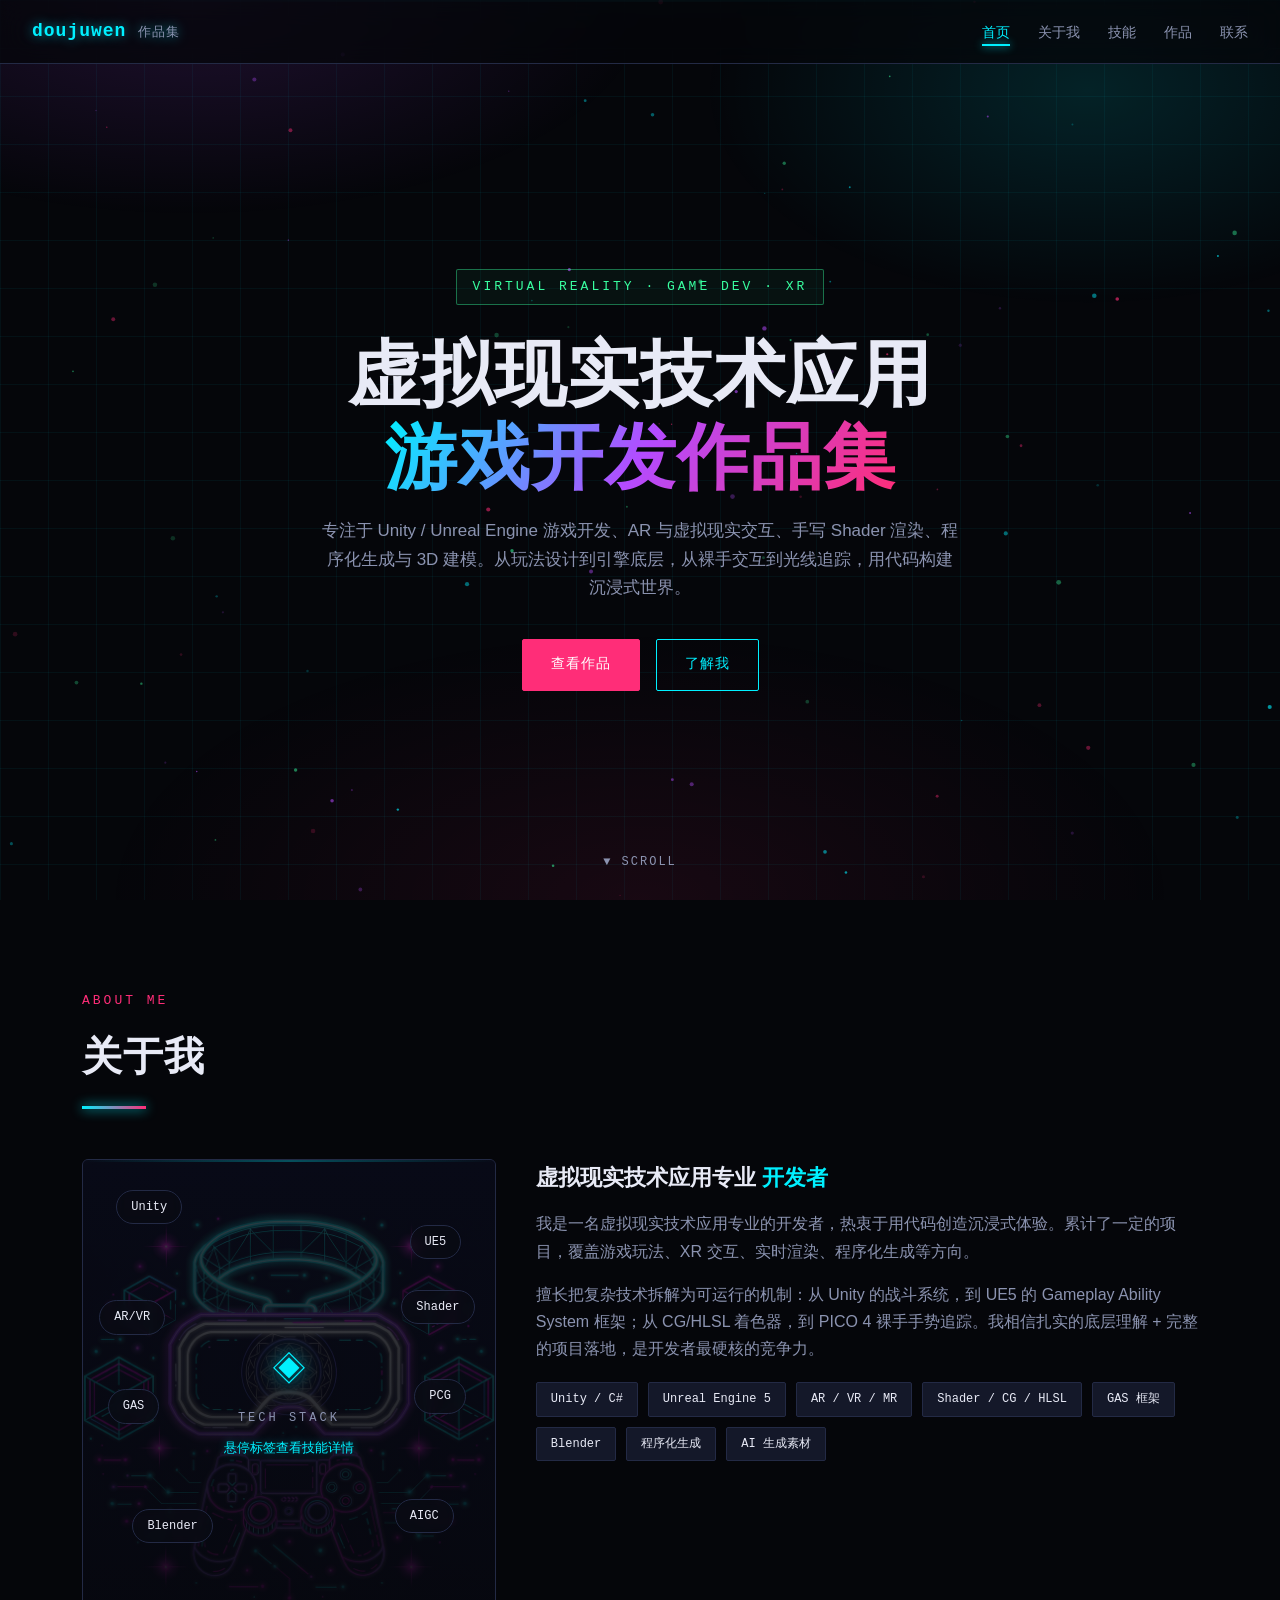
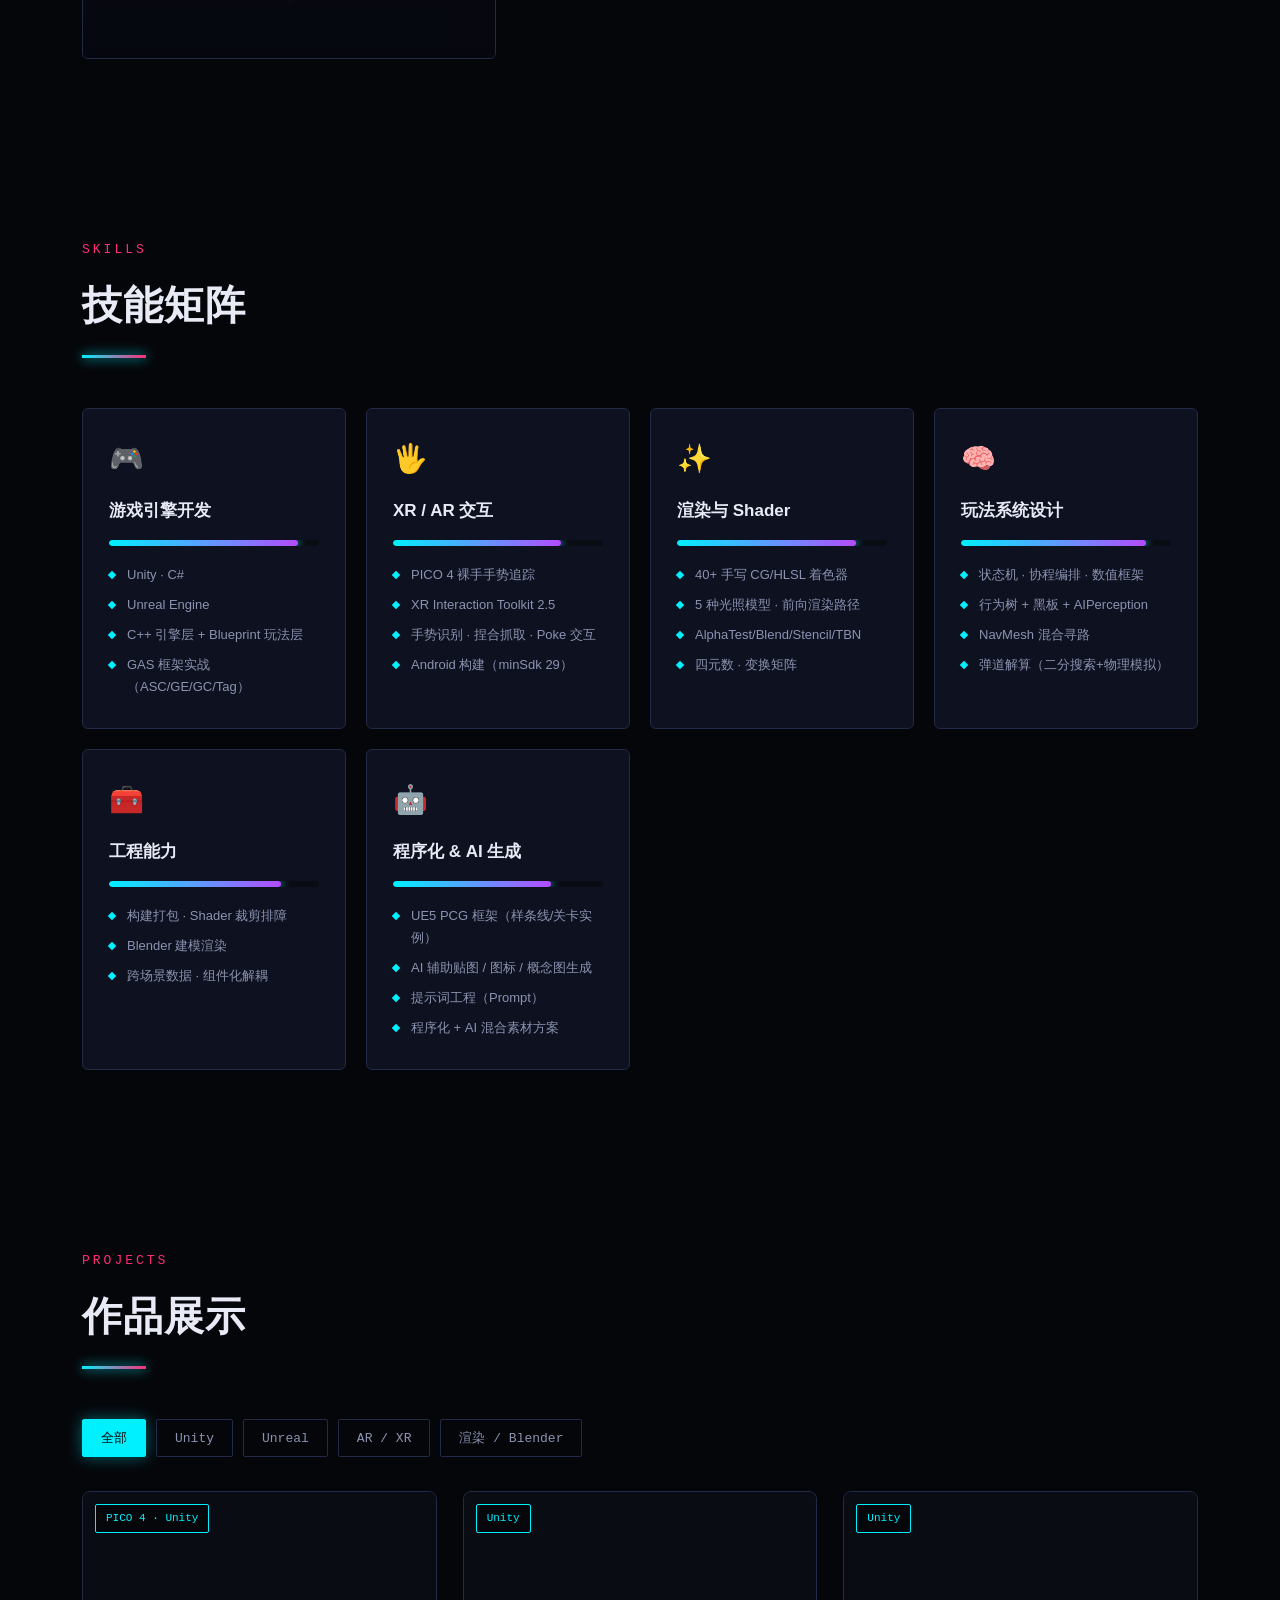
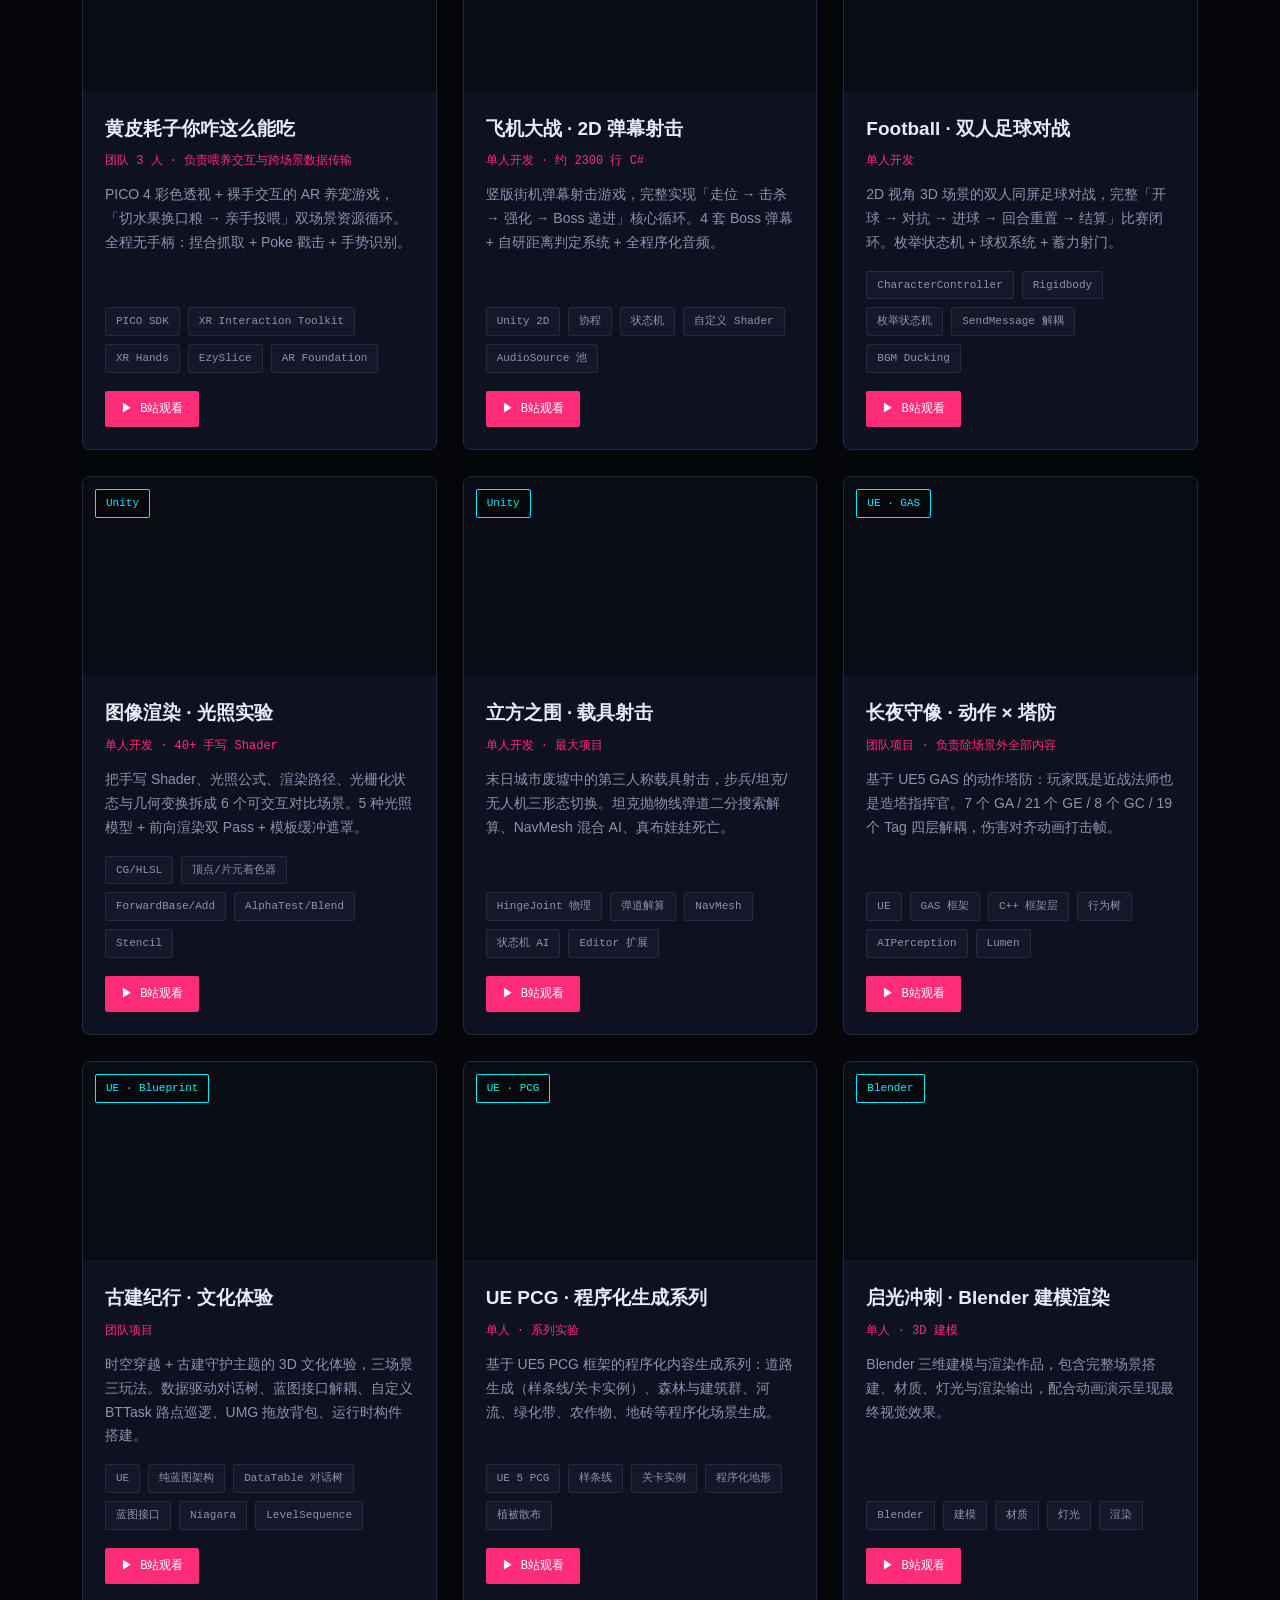
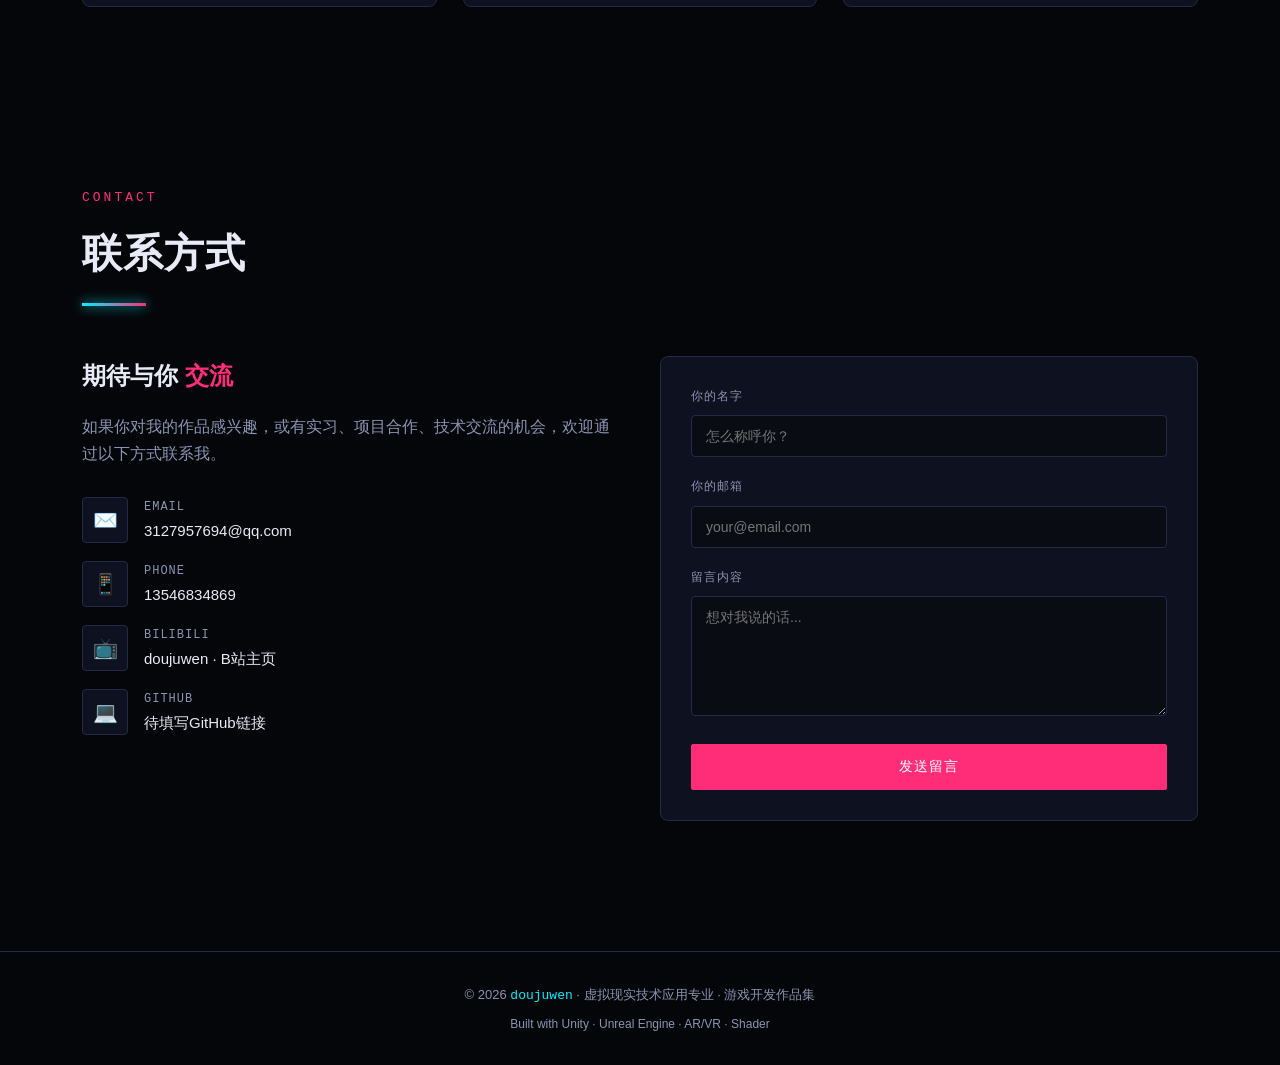
==== index.html @ 45a26678 "Add files via upload" ====
<!DOCTYPE html>
<html lang="zh-CN">
<head>
<meta charset="UTF-8">
<meta name="viewport" content="width=device-width, initial-scale=1.0">
<title>游戏开发 · AR · 虚拟现实 作品集</title>
<meta name="description" content="虚拟现实技术应用专业学生作品集：Unity、Unreal Engine、AR/VR、Shader、Blender 项目展示">
<style>
:root{
  --bg:#05060a;
  --bg2:#0a0c14;
  --panel:#0e1120;
  --panel2:#141829;
  --line:#232a45;
  --cyan:#00f0ff;
  --magenta:#ff2d78;
  --purple:#b44bff;
  --yellow:#ffd23f;
  --green:#39ffa0;
  --text:#e8eaf6;
  --muted:#8b93b0;
  --font:'Segoe UI','PingFang SC','Microsoft YaHei',sans-serif;
  --mono:'Cascadia Code','JetBrains Mono',Consolas,monospace;
}
*{margin:0;padding:0;box-sizing:border-box}
html{scroll-behavior:smooth}
body{
  font-family:var(--font);
  background:var(--bg);
  color:var(--text);
  line-height:1.7;
  overflow-x:hidden;
}
::selection{background:var(--magenta);color:#fff}
a{color:inherit;text-decoration:none}

/* 网格背景 */
body::before{
  content:"";
  position:fixed;inset:0;z-index:-2;
  background:
    linear-gradient(rgba(0,240,255,.05) 1px,transparent 1px),
    linear-gradient(90deg,rgba(0,240,255,.05) 1px,transparent 1px);
  background-size:48px 48px;
}
body::after{
  content:"";
  position:fixed;inset:0;z-index:-2;
  background:
    radial-gradient(ellipse 60% 40% at 15% 0%,rgba(180,75,255,.15),transparent 60%),
    radial-gradient(ellipse 50% 40% at 85% 10%,rgba(0,240,255,.12),transparent 60%),
    radial-gradient(ellipse 70% 50% at 50% 100%,rgba(255,45,120,.08),transparent 60%);
  pointer-events:none;
}

/* 背景互动粒子层 */
#bgCanvas{position:fixed;inset:0;z-index:-1;pointer-events:none}

/* 扫描线 */
.scanline{
  position:fixed;left:0;right:0;height:2px;z-index:50;
  background:linear-gradient(90deg,transparent,var(--cyan),transparent);
  opacity:.25;pointer-events:none;
  animation:scan 8s linear infinite;
}
@keyframes scan{0%{top:-2px}100%{top:100%}}

/* 导航 */
nav{
  position:fixed;top:0;left:0;right:0;z-index:100;
  display:flex;align-items:center;justify-content:space-between;
  padding:16px 32px;
  background:rgba(5,6,10,.75);
  backdrop-filter:blur(14px);
  border-bottom:1px solid var(--line);
}
.logo{
  font-family:var(--mono);font-weight:700;font-size:18px;letter-spacing:1px;
  color:var(--cyan);text-shadow:0 0 12px rgba(0,240,255,.6);
}
.logo b{color:var(--magenta)}
.nav-links{display:flex;gap:28px;list-style:none}
.nav-links a{
  font-size:14px;color:var(--muted);position:relative;transition:.2s;
}
.nav-links a:hover,.nav-links a.active{color:var(--cyan)}
.nav-links a::after{
  content:"";position:absolute;left:0;bottom:-6px;width:0;height:2px;
  background:var(--cyan);transition:.25s;box-shadow:0 0 8px var(--cyan);
}
.nav-links a:hover::after,.nav-links a.active::after{width:100%}
.nav-toggle{display:none;font-size:24px;color:var(--cyan);cursor:pointer;background:none;border:none}

/* Hero */
.hero{
  min-height:100vh;display:flex;flex-direction:column;align-items:center;justify-content:center;
  text-align:center;padding:120px 24px 60px;position:relative;
}
.hero-tag{
  font-family:var(--mono);font-size:13px;letter-spacing:3px;color:var(--green);
  border:1px solid rgba(57,255,160,.4);padding:6px 16px;border-radius:2px;
  margin-bottom:28px;background:rgba(57,255,160,.05);
}
.hero h1{
  font-size:clamp(34px,6vw,72px);font-weight:800;line-height:1.15;letter-spacing:1px;
  margin-bottom:18px;
}
.gradient-text{
  background:linear-gradient(120deg,var(--cyan),var(--purple),var(--magenta));
  -webkit-background-clip:text;background-clip:text;color:transparent;
}
.hero p.sub{
  max-width:640px;color:var(--muted);font-size:17px;margin-bottom:36px;
}
.hero-cta{display:flex;gap:16px;flex-wrap:wrap;justify-content:center}
.btn{
  font-family:var(--mono);font-size:14px;padding:13px 28px;cursor:pointer;
  border:1px solid var(--cyan);color:var(--cyan);background:transparent;border-radius:2px;
  position:relative;overflow:hidden;transition:.25s;letter-spacing:1px;
}
.btn:hover{background:rgba(0,240,255,.1);box-shadow:0 0 20px rgba(0,240,255,.4)}
.btn.solid{background:var(--magenta);border-color:var(--magenta);color:#fff}
.btn.solid:hover{background:#ff4d8d;box-shadow:0 0 24px rgba(255,45,120,.5)}
.scroll-hint{
  position:absolute;bottom:28px;left:50%;transform:translateX(-50%);
  color:var(--muted);font-size:12px;font-family:var(--mono);letter-spacing:2px;
  animation:bob 2s ease-in-out infinite;
}
@keyframes bob{0%,100%{transform:translate(-50%,0)}50%{transform:translate(-50%,10px)}}

/* 通用 section */
section{padding:90px 32px;max-width:1180px;margin:0 auto}
.sec-head{margin-bottom:50px}
.sec-head .eyebrow{
  font-family:var(--mono);color:var(--magenta);font-size:13px;letter-spacing:3px;margin-bottom:10px;
}
.sec-head h2{font-size:clamp(26px,4vw,40px);font-weight:800;letter-spacing:1px}
.sec-head .bar{
  width:64px;height:3px;margin-top:16px;background:linear-gradient(90deg,var(--cyan),var(--magenta));
  box-shadow:0 0 12px var(--cyan);
}

/* 关于我 */
.about-grid{display:grid;grid-template-columns:1fr 1.6fr;gap:40px;align-items:start}
.holo-panel{
  position:relative;border:1px solid var(--line);border-radius:6px;
  background:var(--panel);overflow:hidden;min-height:500px;
}
.holo-panel .corner{z-index:8}
.holo-bg{
  position:absolute;inset:-4px;background-image:url('images/cyber-bg.png');
  background-size:cover;background-position:center;opacity:.45;
  transition:transform .4s ease;
}
.holo-overlay{
  position:absolute;inset:0;
  background:linear-gradient(180deg,rgba(5,6,10,.5),rgba(5,6,10,.82));
}
.holo-scan{
  position:absolute;left:0;right:0;height:2px;z-index:4;
  background:linear-gradient(90deg,transparent,var(--cyan),transparent);
  opacity:.3;animation:holoScan 5s linear infinite;
}
@keyframes holoScan{0%{top:-2px}100%{top:100%}}
.holo-center{
  position:absolute;top:50%;left:50%;transform:translate(-50%,-50%);
  text-align:center;z-index:5;width:78%;pointer-events:none;
}
.holo-center-icon{
  font-size:34px;color:var(--cyan);margin-bottom:10px;
  text-shadow:0 0 20px rgba(0,240,255,.7);
  animation:holoPulse 2.5s ease-in-out infinite;
}
@keyframes holoPulse{0%,100%{opacity:.5}50%{opacity:1}}
.holo-center-title{
  font-family:var(--mono);font-size:12px;color:var(--muted);
  letter-spacing:3px;margin-bottom:10px;
}
.holo-center-desc{
  font-size:13px;color:var(--cyan);min-height:40px;transition:.2s;
  text-shadow:0 0 10px rgba(0,240,255,.4);line-height:1.5;
}
.holo-tags{position:absolute;inset:0;z-index:6}
.holo-tag{
  position:absolute;font-family:var(--mono);font-size:12px;
  padding:6px 14px;border:1px solid var(--line);border-radius:20px;
  color:var(--text);background:rgba(10,12,20,.72);cursor:pointer;
  transition:.25s;backdrop-filter:blur(4px);white-space:nowrap;
  animation:tagFloat 4s ease-in-out infinite;user-select:none;
}
.holo-tag:hover{
  color:#05060a;border-color:var(--cyan);background:var(--cyan);
  box-shadow:0 0 18px rgba(0,240,255,.6);transform:scale(1.15);z-index:10;
  animation-play-state:paused;
}
@keyframes tagFloat{0%,100%{margin-top:0}50%{margin-top:-8px}}
.corner{position:absolute;width:20px;height:20px;border:2px solid var(--cyan)}
.corner.tl{top:-2px;left:-2px;border-right:none;border-bottom:none}
.corner.tr{top:-2px;right:-2px;border-left:none;border-bottom:none}
.corner.bl{bottom:-2px;left:-2px;border-right:none;border-top:none}
.corner.br{bottom:-2px;right:-2px;border-left:none;border-top:none}
.about-text h3{font-size:22px;margin-bottom:14px}
.about-text h3 span{color:var(--cyan)}
.about-text p{color:var(--muted);margin-bottom:16px}
.about-tags{display:flex;flex-wrap:wrap;gap:10px;margin-top:20px}
.about-tags span{
  font-family:var(--mono);font-size:12px;padding:6px 14px;border:1px solid var(--line);
  border-radius:2px;color:var(--text);background:var(--panel2);transition:.2s;
}
.about-tags span:hover{border-color:var(--cyan);color:var(--cyan)}

/* 技能矩阵 */
.skill-grid{display:grid;grid-template-columns:repeat(auto-fit,minmax(240px,1fr));gap:20px}
.skill-card{
  background:var(--panel);border:1px solid var(--line);border-radius:6px;padding:26px;
  transition:.25s;position:relative;overflow:hidden;
}
.skill-card:hover{transform:translateY(-4px);border-color:var(--cyan);box-shadow:0 8px 30px rgba(0,240,255,.12)}
.skill-card .icon{font-size:28px;margin-bottom:14px}
.skill-card h4{font-size:17px;margin-bottom:12px}
.skill-card .skill-bar{
  height:6px;background:var(--bg2);border-radius:3px;margin:14px 0;overflow:hidden;
}
.skill-card .skill-bar i{
  display:block;height:100%;border-radius:3px;
  background:linear-gradient(90deg,var(--cyan),var(--purple));
  box-shadow:0 0 10px var(--cyan);
}
.skill-card ul{list-style:none}
.skill-card li{color:var(--muted);font-size:13px;padding:4px 0;position:relative;padding-left:18px}
.skill-card li::before{
  content:"";position:absolute;left:0;top:12px;width:6px;height:6px;
  background:var(--cyan);transform:rotate(45deg);
}

/* 作品展示 */
.filter-bar{display:flex;flex-wrap:wrap;gap:10px;margin-bottom:34px}
.filter-btn{
  font-family:var(--mono);font-size:13px;padding:9px 18px;cursor:pointer;
  background:transparent;border:1px solid var(--line);color:var(--muted);border-radius:2px;transition:.2s;
}
.filter-btn:hover{color:var(--cyan);border-color:var(--cyan)}
.filter-btn.active{background:var(--cyan);color:#05060a;border-color:var(--cyan);box-shadow:0 0 16px rgba(0,240,255,.4)}
.projects-grid{display:grid;grid-template-columns:repeat(auto-fill,minmax(340px,1fr));gap:26px}
.project-card{
  background:var(--panel);border:1px solid var(--line);border-radius:8px;overflow:hidden;
  transition:.25s;display:flex;flex-direction:column;
}
.project-card:hover{transform:translateY(-6px);border-color:var(--cyan);box-shadow:0 12px 40px rgba(0,0,0,.5),0 0 24px rgba(0,240,255,.15)}
.project-media{
  position:relative;aspect-ratio:16/9;background:var(--bg2);
  display:flex;align-items:center;justify-content:center;overflow:hidden;
}
.project-media video{width:100%;height:100%;object-fit:contain;background:#000}
.project-media iframe{width:100%;height:100%;border:none;display:block}
.project-media .placeholder{
  display:flex;flex-direction:column;align-items:center;gap:10px;color:var(--muted);
}
.project-media .placeholder .pl-icon{font-size:40px;color:var(--cyan);opacity:.6}
.project-media .placeholder span{font-family:var(--mono);font-size:12px;letter-spacing:2px}
.project-media .engine-badge{
  position:absolute;top:12px;left:12px;font-family:var(--mono);font-size:11px;
  padding:4px 10px;background:rgba(5,6,10,.85);border:1px solid var(--cyan);color:var(--cyan);border-radius:2px;
}
.project-body{padding:22px;display:flex;flex-direction:column;flex:1}
.project-body h3{font-size:19px;margin-bottom:6px}
.project-body .role{font-size:12px;color:var(--magenta);font-family:var(--mono);margin-bottom:12px}
.project-body .desc{color:var(--muted);font-size:14px;margin-bottom:16px;flex:1}
.project-body .tech{display:flex;flex-wrap:wrap;gap:8px;margin-bottom:18px}
.project-body .tech span{
  font-family:var(--mono);font-size:11px;padding:4px 10px;border-radius:2px;
  background:var(--panel2);border:1px solid var(--line);color:var(--muted);
}
.project-links{display:flex;gap:12px}
.project-links a{
  font-family:var(--mono);font-size:12px;padding:8px 16px;border-radius:2px;transition:.2s;
}
.link-bili{background:var(--magenta);color:#fff}
.link-bili:hover{background:#ff4d8d;box-shadow:0 0 14px rgba(255,45,120,.5)}
.link-local{background:transparent;border:1px solid var(--cyan);color:var(--cyan)}
.link-local:hover{background:rgba(0,240,255,.1)}

/* 联系方式 */
.contact-wrap{display:grid;grid-template-columns:1fr 1fr;gap:40px}
.contact-info h3{font-size:24px;margin-bottom:16px}
.contact-info h3 span{color:var(--magenta)}
.contact-info p{color:var(--muted);margin-bottom:30px}
.contact-list{list-style:none;display:flex;flex-direction:column;gap:18px}
.contact-list li{display:flex;align-items:center;gap:16px}
.contact-list .c-icon{
  width:46px;height:46px;border:1px solid var(--line);border-radius:4px;flex-shrink:0;
  display:flex;align-items:center;justify-content:center;font-size:20px;background:var(--panel);
}
.contact-list .c-label{font-family:var(--mono);font-size:12px;color:var(--muted);letter-spacing:1px}
.contact-list .c-value{font-size:15px;color:var(--text)}
.contact-list a:hover .c-value{color:var(--cyan)}
.contact-form{
  background:var(--panel);border:1px solid var(--line);border-radius:8px;padding:30px;
}
.contact-form label{display:block;font-family:var(--mono);font-size:12px;color:var(--muted);margin-bottom:8px;letter-spacing:1px}
.contact-form input,.contact-form textarea{
  width:100%;background:var(--bg2);border:1px solid var(--line);border-radius:4px;
  color:var(--text);padding:12px 14px;font-family:var(--font);font-size:14px;margin-bottom:20px;transition:.2s;
}
.contact-form input:focus,.contact-form textarea:focus{outline:none;border-color:var(--cyan);box-shadow:0 0 10px rgba(0,240,255,.2)}
.contact-form textarea{resize:vertical;min-height:120px}
.contact-form .btn{width:100%}

/* Footer */
footer{
  border-top:1px solid var(--line);padding:32px;text-align:center;
  color:var(--muted);font-size:13px;margin-top:40px;
}
footer .mono{font-family:var(--mono);color:var(--cyan)}

/* 视频弹窗 */
.video-modal{
  position:fixed;inset:0;z-index:200;display:none;
  align-items:center;justify-content:center;
  background:rgba(0,0,0,.85);backdrop-filter:blur(6px);padding:20px;
}
.video-modal.show{display:flex}
.video-modal-inner{
  position:relative;width:min(960px,94vw);aspect-ratio:16/9;
  background:#000;border:1px solid var(--cyan);border-radius:6px;
  box-shadow:0 0 40px rgba(0,240,255,.3);
}
.video-modal-inner iframe{width:100%;height:100%;border:none;border-radius:6px;display:block}
.video-modal-close{
  position:absolute;top:-16px;right:-16px;width:36px;height:36px;border-radius:50%;
  background:var(--magenta);color:#fff;border:none;font-size:20px;cursor:pointer;
  display:flex;align-items:center;justify-content:center;z-index:10;line-height:1;
  box-shadow:0 0 14px rgba(255,45,120,.5);
}
.video-modal-close:hover{background:#ff4d8d}

/* 滚动淡入动画 */
.reveal{opacity:0;transform:translateY(24px);transition:opacity .6s ease, transform .6s ease}
.reveal.visible{opacity:1;transform:none}

/* 响应式 */
@media(max-width:768px){
  nav{padding:14px 20px}
  .nav-links{
    position:fixed;top:60px;left:0;right:0;flex-direction:column;gap:0;
    background:rgba(5,6,10,.97);border-bottom:1px solid var(--line);padding:10px 0;
    display:none;
  }
  .nav-links.open{display:flex}
  .nav-links li{padding:14px 24px}
  .nav-toggle{display:block}
  .about-grid,.contact-wrap{grid-template-columns:1fr}
  section{padding:70px 20px}
  .projects-grid{grid-template-columns:1fr}
}
</style>
</head>
<body>
<div class="scanline"></div>
<canvas id="bgCanvas"></canvas>

<nav>
  <div class="logo">doujuwen <span style="color:var(--muted);font-weight:400;font-size:13px">作品集</span></div>
  <button class="nav-toggle" onclick="document.querySelector('.nav-links').classList.toggle('open')">☰</button>
  <ul class="nav-links">
    <li><a href="#home" class="active">首页</a></li>
    <li><a href="#about">关于我</a></li>
    <li><a href="#skills">技能</a></li>
    <li><a href="#projects">作品</a></li>
    <li><a href="#contact">联系</a></li>
  </ul>
</nav>

<section id="home" class="hero">
  <div class="hero-tag">VIRTUAL REALITY · GAME DEV · XR</div>
  <h1>虚拟现实技术应用<br><span class="gradient-text">游戏开发作品集</span></h1>
  <p class="sub">专注于 Unity / Unreal Engine 游戏开发、AR 与虚拟现实交互、手写 Shader 渲染、程序化生成与 3D 建模。从玩法设计到引擎底层，从裸手交互到光线追踪，用代码构建沉浸式世界。</p>
  <div class="hero-cta">
    <a href="#projects" class="btn solid">查看作品</a>
    <a href="#about" class="btn">了解我</a>
  </div>
  <div class="scroll-hint">▼ SCROLL</div>
</section>

<section id="about">
  <div class="sec-head">
    <div class="eyebrow">ABOUT ME</div>
    <h2>关于我</h2>
    <div class="bar"></div>
  </div>
  <div class="about-grid">
    <div class="holo-panel" id="holoPanel">
      <div class="corner tl"></div><div class="corner tr"></div>
      <div class="corner bl"></div><div class="corner br"></div>
      <div class="holo-bg"></div>
      <div class="holo-overlay"></div>
      <div class="holo-scan"></div>
      <div class="holo-center">
        <div class="holo-center-icon">◈</div>
        <div class="holo-center-title">TECH STACK</div>
        <div class="holo-center-desc" id="holoDesc">悬停标签查看技能详情</div>
      </div>
      <div class="holo-tags">
        <span class="holo-tag" style="top:6%;left:8%;animation-delay:0s" data-desc="5 个完整项目 · C# 玩法开发">Unity</span>
        <span class="holo-tag" style="top:13%;right:8%;animation-delay:.3s" data-desc="GAS 框架 · C++ 引擎层 + Blueprint">UE5</span>
        <span class="holo-tag" style="top:28%;left:4%;animation-delay:.6s" data-desc="PICO 4 裸手交互 · XR 交互工具包">AR/VR</span>
        <span class="holo-tag" style="top:26%;right:5%;animation-delay:.9s" data-desc="40+ 手写 CG/HLSL 着色器">Shader</span>
        <span class="holo-tag" style="top:46%;left:6%;animation-delay:1.2s" data-desc="Gameplay Ability System 技能框架">GAS</span>
        <span class="holo-tag" style="top:44%;right:7%;animation-delay:1.5s" data-desc="程序化内容生成 · 样条线 / 关卡实例">PCG</span>
        <span class="holo-tag" style="top:70%;left:12%;animation-delay:1.8s" data-desc="三维建模 · 材质 · 灯光渲染">Blender</span>
        <span class="holo-tag" style="top:68%;right:10%;animation-delay:2.1s" data-desc="AI 辅助生成贴图 / 图标 / 概念图">AIGC</span>
      </div>
    </div>
    <div class="about-text">
      <h3>虚拟现实技术应用专业 <span>开发者</span></h3>
      <p>我是一名虚拟现实技术应用专业的开发者，热衷于用代码创造沉浸式体验。累计了一定的项目，覆盖游戏玩法、XR 交互、实时渲染、程序化生成等方向。</p>
      <p>擅长把复杂技术拆解为可运行的机制：从 Unity 的战斗系统，到 UE5 的 Gameplay Ability System 框架；从 CG/HLSL 着色器，到 PICO 4 裸手手势追踪。我相信扎实的底层理解 + 完整的项目落地，是开发者最硬核的竞争力。</p>
      <div class="about-tags">
        <span>Unity / C#</span>
        <span>Unreal Engine 5</span>
        <span>AR / VR / MR</span>
        <span>Shader / CG / HLSL</span>
        <span>GAS 框架</span>
        <span>Blender</span>
        <span>程序化生成</span>
        <span>AI 生成素材</span>
      </div>
    </div>
  </div>
</section>

<section id="skills">
  <div class="sec-head">
    <div class="eyebrow">SKILLS</div>
    <h2>技能矩阵</h2>
    <div class="bar"></div>
  </div>
  <div class="skill-grid">
    <div class="skill-card">
      <div class="icon">🎮</div>
      <h4>游戏引擎开发</h4>
      <div class="skill-bar"><i style="width:90%"></i></div>
      <ul>
        <li>Unity · C#</li>
        <li>Unreal Engine</li>
        <li>C++ 引擎层 + Blueprint 玩法层</li>
        <li>GAS 框架实战（ASC/GE/GC/Tag）</li>
      </ul>
    </div>
    <div class="skill-card">
      <div class="icon">🖐️</div>
      <h4>XR / AR 交互</h4>
      <div class="skill-bar"><i style="width:80%"></i></div>
      <ul>
        <li>PICO 4 裸手手势追踪</li>
        <li>XR Interaction Toolkit 2.5</li>
        <li>手势识别 · 捏合抓取 · Poke 交互</li>
        <li>Android 构建（minSdk 29）</li>
      </ul>
    </div>
    <div class="skill-card">
      <div class="icon">✨</div>
      <h4>渲染与 Shader</h4>
      <div class="skill-bar"><i style="width:85%"></i></div>
      <ul>
        <li>40+ 手写 CG/HLSL 着色器</li>
        <li>5 种光照模型 · 前向渲染路径</li>
        <li>AlphaTest/Blend/Stencil/TBN</li>
        <li>四元数 · 变换矩阵</li>
      </ul>
    </div>
    <div class="skill-card">
      <div class="icon">🧠</div>
      <h4>玩法系统设计</h4>
      <div class="skill-bar"><i style="width:88%"></i></div>
      <ul>
        <li>状态机 · 协程编排 · 数值框架</li>
        <li>行为树 + 黑板 + AIPerception</li>
        <li>NavMesh 混合寻路</li>
        <li>弹道解算（二分搜索+物理模拟）</li>
      </ul>
    </div>
    <div class="skill-card">
      <div class="icon">🧰</div>
      <h4>工程能力</h4>
      <div class="skill-bar"><i style="width:82%"></i></div>
      <ul>
        <li>构建打包 · Shader 裁剪排障</li>
        <li>Blender 建模渲染</li>
        <li>跨场景数据 · 组件化解耦</li>
      </ul>
    </div>
    <div class="skill-card">
      <div class="icon">🤖</div>
      <h4>程序化 & AI 生成</h4>
      <div class="skill-bar"><i style="width:75%"></i></div>
      <ul>
        <li>UE5 PCG 框架（样条线/关卡实例）</li>
        <li>AI 辅助贴图 / 图标 / 概念图生成</li>
        <li>提示词工程（Prompt）</li>
        <li>程序化 + AI 混合素材方案</li>
      </ul>
    </div>
  </div>
</section>

<section id="projects">
  <div class="sec-head">
    <div class="eyebrow">PROJECTS</div>
    <h2>作品展示</h2>
    <div class="bar"></div>
  </div>
  <div class="filter-bar">
    <button class="filter-btn active" data-filter="all">全部</button>
    <button class="filter-btn" data-filter="unity">Unity</button>
    <button class="filter-btn" data-filter="ue">Unreal</button>
    <button class="filter-btn" data-filter="ar">AR / XR</button>
    <button class="filter-btn" data-filter="render">渲染 / Blender</button>
  </div>
  <div class="projects-grid" id="projectsGrid">

    <div class="project-card" data-category="ar unity">
      <div class="project-media">
        <span class="engine-badge">PICO 4 · Unity</span>
        <iframe src="https://player.bilibili.com/player.html?bvid=BV1wM4A6UEQ6&autoplay=0&danmaku=0" allowfullscreen></iframe>
      </div>
      <div class="project-body">
        <h3>黄皮耗子你咋这么能吃</h3>
        <div class="role">团队 3 人 · 负责喂养交互与跨场景数据传输</div>
        <p class="desc">PICO 4 彩色透视 + 裸手交互的 AR 养宠游戏，「切水果换口粮 → 亲手投喂」双场景资源循环。全程无手柄：捏合抓取 + Poke 戳击 + 手势识别。</p>
        <div class="tech">
          <span>PICO SDK</span><span>XR Interaction Toolkit</span><span>XR Hands</span><span>EzySlice</span><span>AR Foundation</span>
        </div>
        <div class="project-links">
          <a class="link-bili" href="https://www.bilibili.com/video/BV1wM4A6UEQ6" data-bvid="BV1wM4A6UEQ6">▶ B站观看</a>
        </div>
      </div>
    </div>

    <div class="project-card" data-category="unity">
      <div class="project-media">
        <span class="engine-badge">Unity</span>
        <iframe src="https://player.bilibili.com/player.html?bvid=BV1wM4A6UEDg&autoplay=0&danmaku=0" allowfullscreen></iframe>
      </div>
      <div class="project-body">
        <h3>飞机大战 · 2D 弹幕射击</h3>
        <div class="role">单人开发 · 约 2300 行 C#</div>
        <p class="desc">竖版街机弹幕射击游戏，完整实现「走位 → 击杀 → 强化 → Boss 递进」核心循环。4 套 Boss 弹幕 + 自研距离判定系统 + 全程序化音频。</p>
        <div class="tech">
          <span>Unity 2D</span><span>协程</span><span>状态机</span><span>自定义 Shader</span><span>AudioSource 池</span>
        </div>
        <div class="project-links">
          <a class="link-bili" href="https://www.bilibili.com/video/BV1wM4A6UEDg" data-bvid="BV1wM4A6UEDg">▶ B站观看</a>
        </div>
      </div>
    </div>

    <div class="project-card" data-category="unity">
      <div class="project-media">
        <span class="engine-badge">Unity</span>
        <iframe src="https://player.bilibili.com/player.html?bvid=BV1wM4A6SEBM&autoplay=0&danmaku=0" allowfullscreen></iframe>
      </div>
      <div class="project-body">
        <h3>Football · 双人足球对战</h3>
        <div class="role">单人开发</div>
        <p class="desc">2D 视角 3D 场景的双人同屏足球对战，完整「开球 → 对抗 → 进球 → 回合重置 → 结算」比赛闭环。枚举状态机 + 球权系统 + 蓄力射门。</p>
        <div class="tech">
          <span>CharacterController</span><span>Rigidbody</span><span>枚举状态机</span><span>SendMessage 解耦</span><span>BGM Ducking</span>
        </div>
        <div class="project-links">
          <a class="link-bili" href="https://www.bilibili.com/video/BV1wM4A6SEBM" data-bvid="BV1wM4A6SEBM">▶ B站观看</a>
        </div>
      </div>
    </div>

    <div class="project-card" data-category="render unity">
      <div class="project-media">
        <span class="engine-badge">Unity</span>
        <iframe src="https://player.bilibili.com/player.html?bvid=BV1cg4A67E9y&autoplay=0&danmaku=0" allowfullscreen></iframe>
      </div>
      <div class="project-body">
        <h3>图像渲染 · 光照实验</h3>
        <div class="role">单人开发 · 40+ 手写 Shader</div>
        <p class="desc">把手写 Shader、光照公式、渲染路径、光栅化状态与几何变换拆成 6 个可交互对比场景。5 种光照模型 + 前向渲染双 Pass + 模板缓冲遮罩。</p>
        <div class="tech">
          <span>CG/HLSL</span><span>顶点/片元着色器</span><span>ForwardBase/Add</span><span>AlphaTest/Blend</span><span>Stencil</span>
        </div>
        <div class="project-links">
          <a class="link-bili" href="https://www.bilibili.com/video/BV1cg4A67E9y" data-bvid="BV1cg4A67E9y">▶ B站观看</a>
        </div>
      </div>
    </div>

    <div class="project-card" data-category="unity">
      <div class="project-media">
        <span class="engine-badge">Unity</span>
        <iframe src="https://player.bilibili.com/player.html?bvid=BV1wg4A67EuG&autoplay=0&danmaku=0" allowfullscreen></iframe>
      </div>
      <div class="project-body">
        <h3>立方之围 · 载具射击</h3>
        <div class="role">单人开发 · 最大项目</div>
        <p class="desc">末日城市废墟中的第三人称载具射击，步兵/坦克/无人机三形态切换。坦克抛物线弹道二分搜索解算、NavMesh 混合 AI、真布娃娃死亡。</p>
        <div class="tech">
          <span>HingeJoint 物理</span><span>弹道解算</span><span>NavMesh</span><span>状态机 AI</span><span>Editor 扩展</span>
        </div>
        <div class="project-links">
          <a class="link-bili" href="https://www.bilibili.com/video/BV1wg4A67EuG" data-bvid="BV1wg4A67EuG">▶ B站观看</a>
        </div>
      </div>
    </div>

    <div class="project-card" data-category="ue">
      <div class="project-media">
        <span class="engine-badge">UE · GAS</span>
        <iframe src="https://player.bilibili.com/player.html?bvid=BV1Bv4w63Ep3&autoplay=0&danmaku=0" allowfullscreen></iframe>
      </div>
      <div class="project-body">
        <h3>长夜守像 · 动作 × 塔防</h3>
        <div class="role">团队项目 · 负责除场景外全部内容</div>
        <p class="desc">基于 UE5 GAS 的动作塔防：玩家既是近战法师也是造塔指挥官。7 个 GA / 21 个 GE / 8 个 GC / 19 个 Tag 四层解耦，伤害对齐动画打击帧。</p>
        <div class="tech">
          <span>UE</span><span>GAS 框架</span><span>C++ 框架层</span><span>行为树</span><span>AIPerception</span><span>Lumen</span>
        </div>
        <div class="project-links">
          <a class="link-bili" href="https://www.bilibili.com/video/BV1Bv4w63Ep3" data-bvid="BV1Bv4w63Ep3">▶ B站观看</a>
        </div>
      </div>
    </div>

    <div class="project-card" data-category="ue">
      <div class="project-media">
        <span class="engine-badge">UE · Blueprint</span>
        <iframe src="https://player.bilibili.com/player.html?bvid=BV1jz4w6BEEg&autoplay=0&danmaku=0" allowfullscreen></iframe>
      </div>
      <div class="project-body">
        <h3>古建纪行 · 文化体验</h3>
        <div class="role">团队项目</div>
        <p class="desc">时空穿越 + 古建守护主题的 3D 文化体验，三场景三玩法。数据驱动对话树、蓝图接口解耦、自定义 BTTask 路点巡逻、UMG 拖放背包、运行时构件搭建。</p>
        <div class="tech">
          <span>UE</span><span>纯蓝图架构</span><span>DataTable 对话树</span><span>蓝图接口</span><span>Niagara</span><span>LevelSequence</span>
        </div>
        <div class="project-links">
          <a class="link-bili" href="https://www.bilibili.com/video/BV1jz4w6BEEg" data-bvid="BV1jz4w6BEEg">▶ B站观看</a>
        </div>
      </div>
    </div>

    <div class="project-card" data-category="ue">
      <div class="project-media">
        <span class="engine-badge">UE · PCG</span>
        <iframe src="https://player.bilibili.com/player.html?bvid=BV1Ei4w66EF6&autoplay=0&danmaku=0" allowfullscreen></iframe>
      </div>
      <div class="project-body">
        <h3>UE PCG · 程序化生成系列</h3>
        <div class="role">单人 · 系列实验</div>
        <p class="desc">基于 UE5 PCG 框架的程序化内容生成系列：道路生成（样条线/关卡实例）、森林与建筑群、河流、绿化带、农作物、地砖等程序化场景生成。</p>
        <div class="tech">
          <span>UE 5 PCG</span><span>样条线</span><span>关卡实例</span><span>程序化地形</span><span>植被散布</span>
        </div>
        <div class="project-links">
          <a class="link-bili" href="https://www.bilibili.com/video/BV1Ei4w66EF6" data-bvid="BV1Ei4w66EF6">▶ B站观看</a>
        </div>
      </div>
    </div>

    <div class="project-card" data-category="blender render">
      <div class="project-media">
        <span class="engine-badge">Blender</span>
        <iframe src="https://player.bilibili.com/player.html?bvid=BV1iz4w6BE6m&autoplay=0&danmaku=0" allowfullscreen></iframe>
      </div>
      <div class="project-body">
        <h3>启光冲刺 · Blender 建模渲染</h3>
        <div class="role">单人 · 3D 建模</div>
        <p class="desc">Blender 三维建模与渲染作品，包含完整场景搭建、材质、灯光与渲染输出，配合动画演示呈现最终视觉效果。</p>
        <div class="tech">
          <span>Blender</span><span>建模</span><span>材质</span><span>灯光</span><span>渲染</span>
        </div>
        <div class="project-links">
          <a class="link-bili" href="https://www.bilibili.com/video/BV1iz4w6BE6m" data-bvid="BV1iz4w6BE6m">▶ B站观看</a>
        </div>
      </div>
    </div>

  </div>
</section>

<section id="contact">
  <div class="sec-head">
    <div class="eyebrow">CONTACT</div>
    <h2>联系方式</h2>
    <div class="bar"></div>
  </div>
  <div class="contact-wrap">
    <div class="contact-info">
      <h3>期待与你 <span>交流</span></h3>
      <p>如果你对我的作品感兴趣，或有实习、项目合作、技术交流的机会，欢迎通过以下方式联系我。</p>
      <ul class="contact-list">
        <li>
          <div class="c-icon">✉️</div>
          <div><div class="c-label">EMAIL</div><a href="mailto:3127957694@qq.com"><div class="c-value">3127957694@qq.com</div></a></div>
        </li>
        <li>
          <div class="c-icon">📱</div>
          <div><div class="c-label">PHONE</div><a href="tel:13546834869"><div class="c-value">13546834869</div></a></div>
        </li>
        <li>
          <div class="c-icon">📺</div>
          <div><div class="c-label">BILIBILI</div><a href="https://space.bilibili.com/1149213314" target="_blank"><div class="c-value">doujuwen · B站主页</div></a></div>
        </li>
        <li>
          <div class="c-icon">💻</div>
          <div><div class="c-label">GITHUB</div><a href="#" data-github><div class="c-value" data-placeholder="GitHub">待填写GitHub链接</div></a></div>
        </li>
      </ul>
    </div>
    <form class="contact-form" onsubmit="handleSubmit(event)">
      <label>你的名字</label>
      <input type="text" name="name" placeholder="怎么称呼你？">
      <label>你的邮箱</label>
      <input type="email" name="email" placeholder="your@email.com">
      <label>留言内容</label>
      <textarea name="message" placeholder="想对我说的话..."></textarea>
      <button type="submit" class="btn solid">发送留言</button>
    </form>
  </div>
</section>

<footer>
  <p>© <span id="year"></span> <span class="mono">doujuwen</span> · 虚拟现实技术应用专业 · 游戏开发作品集</p>
  <p style="margin-top:6px;font-size:12px">Built with Unity · Unreal Engine · AR/VR · Shader</p>
</footer>

<div class="video-modal" id="videoModal" onclick="if(event.target===this)closeVideo()">
  <div class="video-modal-inner">
    <button class="video-modal-close" onclick="closeVideo()">×</button>
    <iframe id="videoFrame" src="" allowfullscreen allow="autoplay; fullscreen; encrypted-media"></iframe>
  </div>
</div>

<script>
// 背景互动粒子
(function(){
  const canvas = document.getElementById('bgCanvas');
  const ctx = canvas.getContext('2d');
  const COLORS = ['#00f0ff','#ff2d78','#b44bff','#39ffa0'];
  let W, H;
  function resize(){ W = canvas.width = innerWidth; H = canvas.height = innerHeight; }
  resize(); addEventListener('resize', resize);
  let ps = [];
  for(let i=0;i<100;i++){
    ps.push({x:Math.random()*W, y:Math.random()*H, vx:(Math.random()-.5)*.3, vy:(Math.random()-.5)*.3, r:Math.random()*1.8+.6, c:COLORS[i%4], a:Math.random()*.5+.15});
  }
  const mouse = {x:null,y:null};
  addEventListener('mousemove', e => { mouse.x=e.clientX; mouse.y=e.clientY; });
  addEventListener('click', e => {
    for(let i=0;i<10;i++){
      const ang = Math.PI*2/10*i;
      ps.push({x:e.clientX,y:e.clientY,vx:Math.cos(ang)*1.6,vy:Math.sin(ang)*1.6,r:Math.random()*2+1,c:COLORS[i%4],a:.8,life:1,ripple:true});
    }
  });
  (function loop(){
    ctx.clearRect(0,0,W,H);
    for(let i=ps.length-1;i>=0;i--){
      const p = ps[i];
      if(mouse.x!==null && !p.ripple){
        const dx=mouse.x-p.x, dy=mouse.y-p.y, d=Math.hypot(dx,dy);
        if(d<140 && d>1){ const f=(140-d)/140*.06; p.vx+=dx/d*f; p.vy+=dy/d*f; }
      }
      p.vx*=.97; p.vy*=.97; p.x+=p.vx; p.y+=p.vy;
      if(p.x<0||p.x>W){p.vx*=-1;} if(p.y<0||p.y>H){p.vy*=-1;}
      if(p.life!==undefined){ p.life-=.02; if(p.life<=0){ps.splice(i,1);continue;} p.a=p.life; }
      ctx.beginPath(); ctx.arc(p.x,p.y,p.r,0,Math.PI*2);
      ctx.fillStyle=p.c; ctx.globalAlpha=p.a; ctx.fill();
    }
    ctx.globalAlpha=1;
    requestAnimationFrame(loop);
  })();
})();

// 年份
document.getElementById('year').textContent = new Date().getFullYear();

// 导航滚动高亮
const sections = document.querySelectorAll('section[id]');
const navLinks = document.querySelectorAll('.nav-links a');
window.addEventListener('scroll', () => {
  let current = '';
  sections.forEach(s => {
    const top = s.offsetTop - 100;
    if (window.scrollY >= top) current = s.getAttribute('id');
  });
  navLinks.forEach(a => {
    a.classList.toggle('active', a.getAttribute('href') === '#' + current);
  });
});

// 项目筛选
const filterBtns = document.querySelectorAll('.filter-btn');
const cards = document.querySelectorAll('.project-card');
filterBtns.forEach(btn => {
  btn.addEventListener('click', () => {
    filterBtns.forEach(b => b.classList.remove('active'));
    btn.classList.add('active');
    const f = btn.dataset.filter;
    cards.forEach(card => {
      const cats = card.dataset.category.split(' ');
      const show = f === 'all' || cats.includes(f);
      card.style.display = show ? '' : 'none';
    });
  });
});

// 表单提交（占位，后续可接真实后端）
function handleSubmit(e) {
  e.preventDefault();
  const form = e.target;
  const name = form.name.value.trim();
  const email = form.email.value.trim();
  const msg = form.message.value.trim();
  if (!name || !email || !msg) { alert('请填写完整信息'); return; }
  alert('感谢你的留言！我已收到（当前为演示模式，可接入真实后端）');
  form.reset();
}

// B站视频弹窗播放
function openVideo(bvid){
  const modal = document.getElementById('videoModal');
  document.getElementById('videoFrame').src = 'https://player.bilibili.com/player.html?bvid=' + bvid + '&autoplay=1&danmaku=0&high_quality=1';
  modal.classList.add('show');
  document.body.style.overflow = 'hidden';
}
function closeVideo(){
  document.getElementById('videoModal').classList.remove('show');
  document.getElementById('videoFrame').src = '';
  document.body.style.overflow = '';
}
document.querySelectorAll('.link-bili').forEach(a => {
  a.addEventListener('click', e => {
    const bvid = a.dataset.bvid;
    if(bvid){ e.preventDefault(); openVideo(bvid); }
  });
});
document.addEventListener('keydown', e => { if(e.key === 'Escape') closeVideo(); });

// 全息技能云互动
const holoDesc = document.getElementById('holoDesc');
document.querySelectorAll('.holo-tag').forEach(tag => {
  tag.addEventListener('mouseenter', () => { holoDesc.textContent = tag.dataset.desc; });
  tag.addEventListener('mouseleave', () => { holoDesc.textContent = '悬停标签查看技能详情'; });
  tag.addEventListener('click', () => { document.getElementById('skills').scrollIntoView({behavior:'smooth'}); });
});
const holoPanel = document.getElementById('holoPanel');
if(holoPanel){
  holoPanel.addEventListener('mousemove', e => {
    const r = holoPanel.getBoundingClientRect();
    const x = (e.clientX - r.left) / r.width - .5;
    const y = (e.clientY - r.top) / r.height - .5;
    const bg = holoPanel.querySelector('.holo-bg');
    bg.style.transform = 'translate(' + (x*12) + 'px,' + (y*12) + 'px) scale(1.05)';
  });
  holoPanel.addEventListener('mouseleave', () => {
    holoPanel.querySelector('.holo-bg').style.transform = '';
  });
}

// 滚动淡入 + 技能进度条动画
if('IntersectionObserver' in window){
  const revealObserver = new IntersectionObserver(entries => {
    entries.forEach(e => {
      if(e.isIntersecting){ e.target.classList.add('visible'); revealObserver.unobserve(e.target); }
    });
  }, {threshold: 0.12});
  document.querySelectorAll('.skill-card, .project-card, .about-grid > div, .contact-wrap > div').forEach(el => {
    el.classList.add('reveal');
    revealObserver.observe(el);
  });
  document.querySelectorAll('.skill-bar i').forEach(bar => {
    const target = bar.style.width;
    bar.style.width = '0';
    const obs = new IntersectionObserver(entries => {
      entries.forEach(e => {
        if(e.isIntersecting){
          bar.style.transition = 'width 1s ease';
          bar.style.width = target;
          obs.unobserve(bar);
        }
      });
    }, {threshold: 0.5});
    obs.observe(bar);
  });
} else {
  document.querySelectorAll('.reveal').forEach(el => el.classList.add('visible'));
}
</script>
</body>
</html>
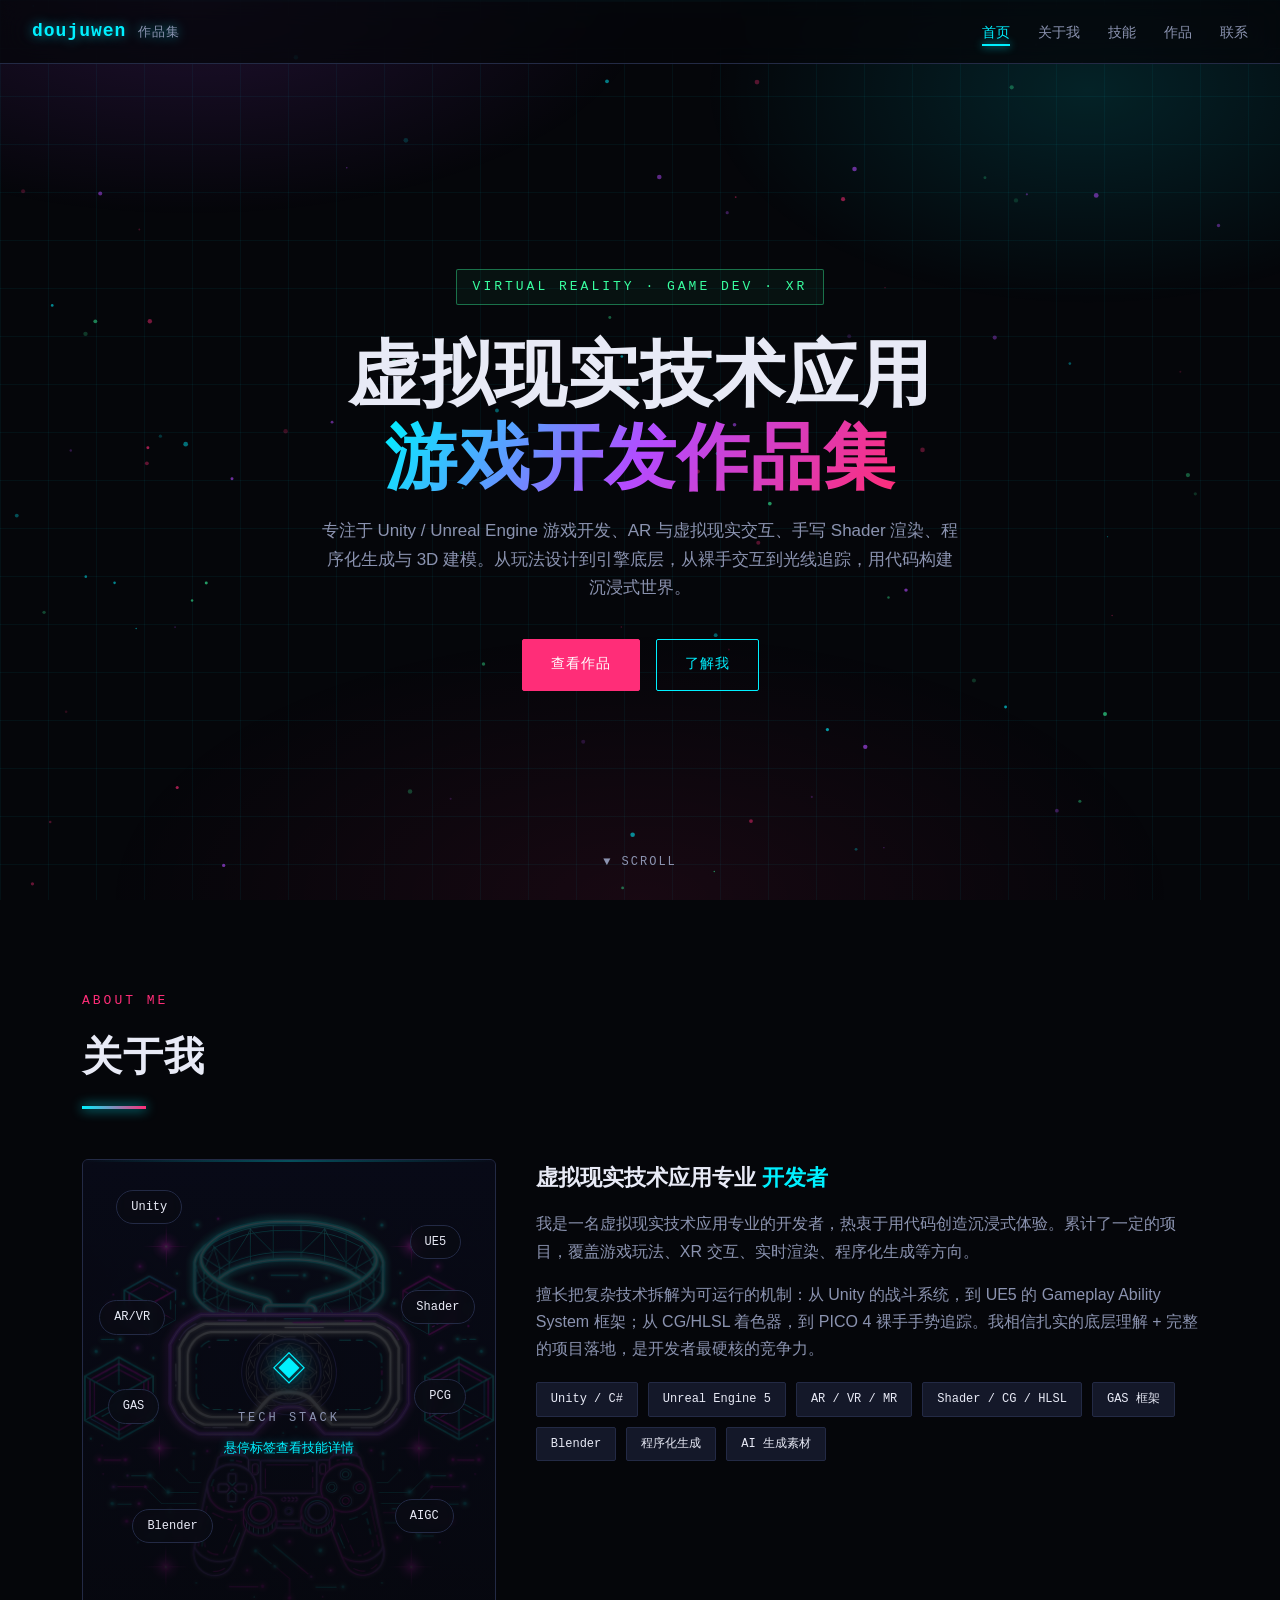
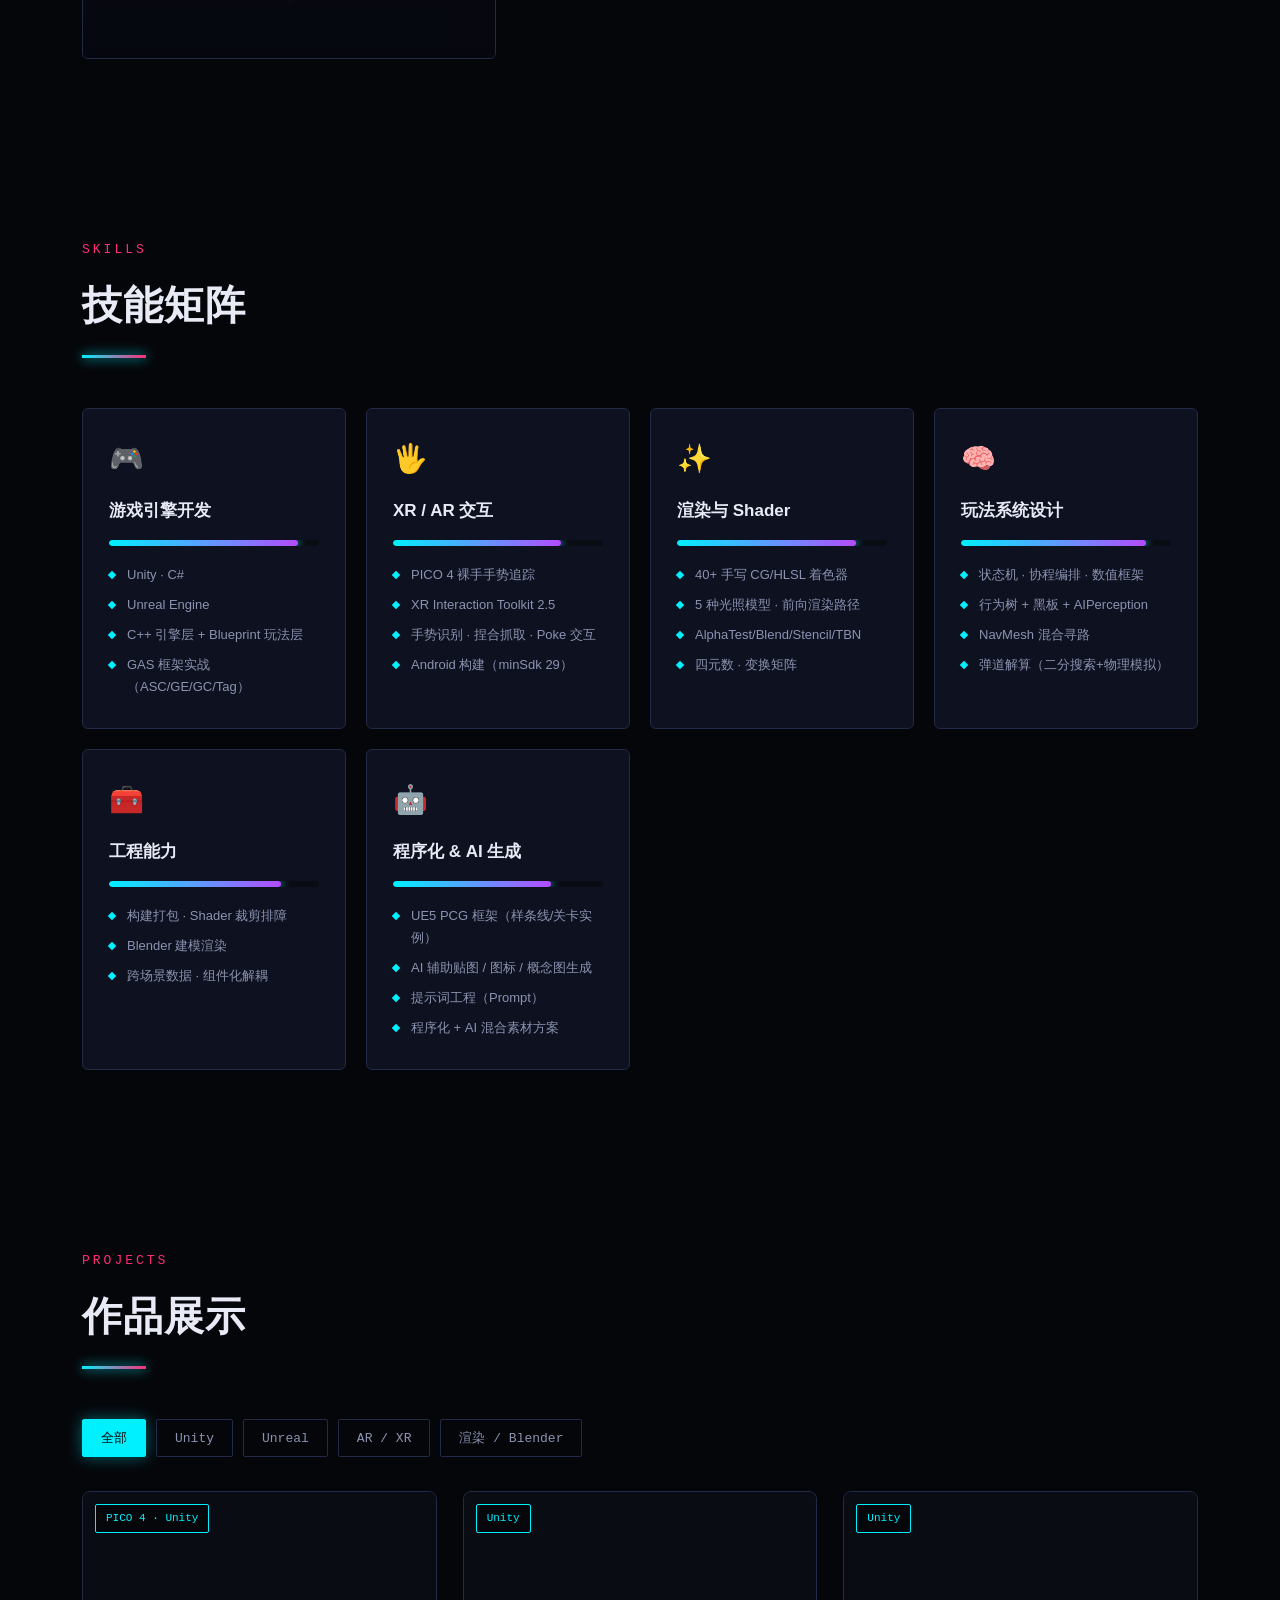
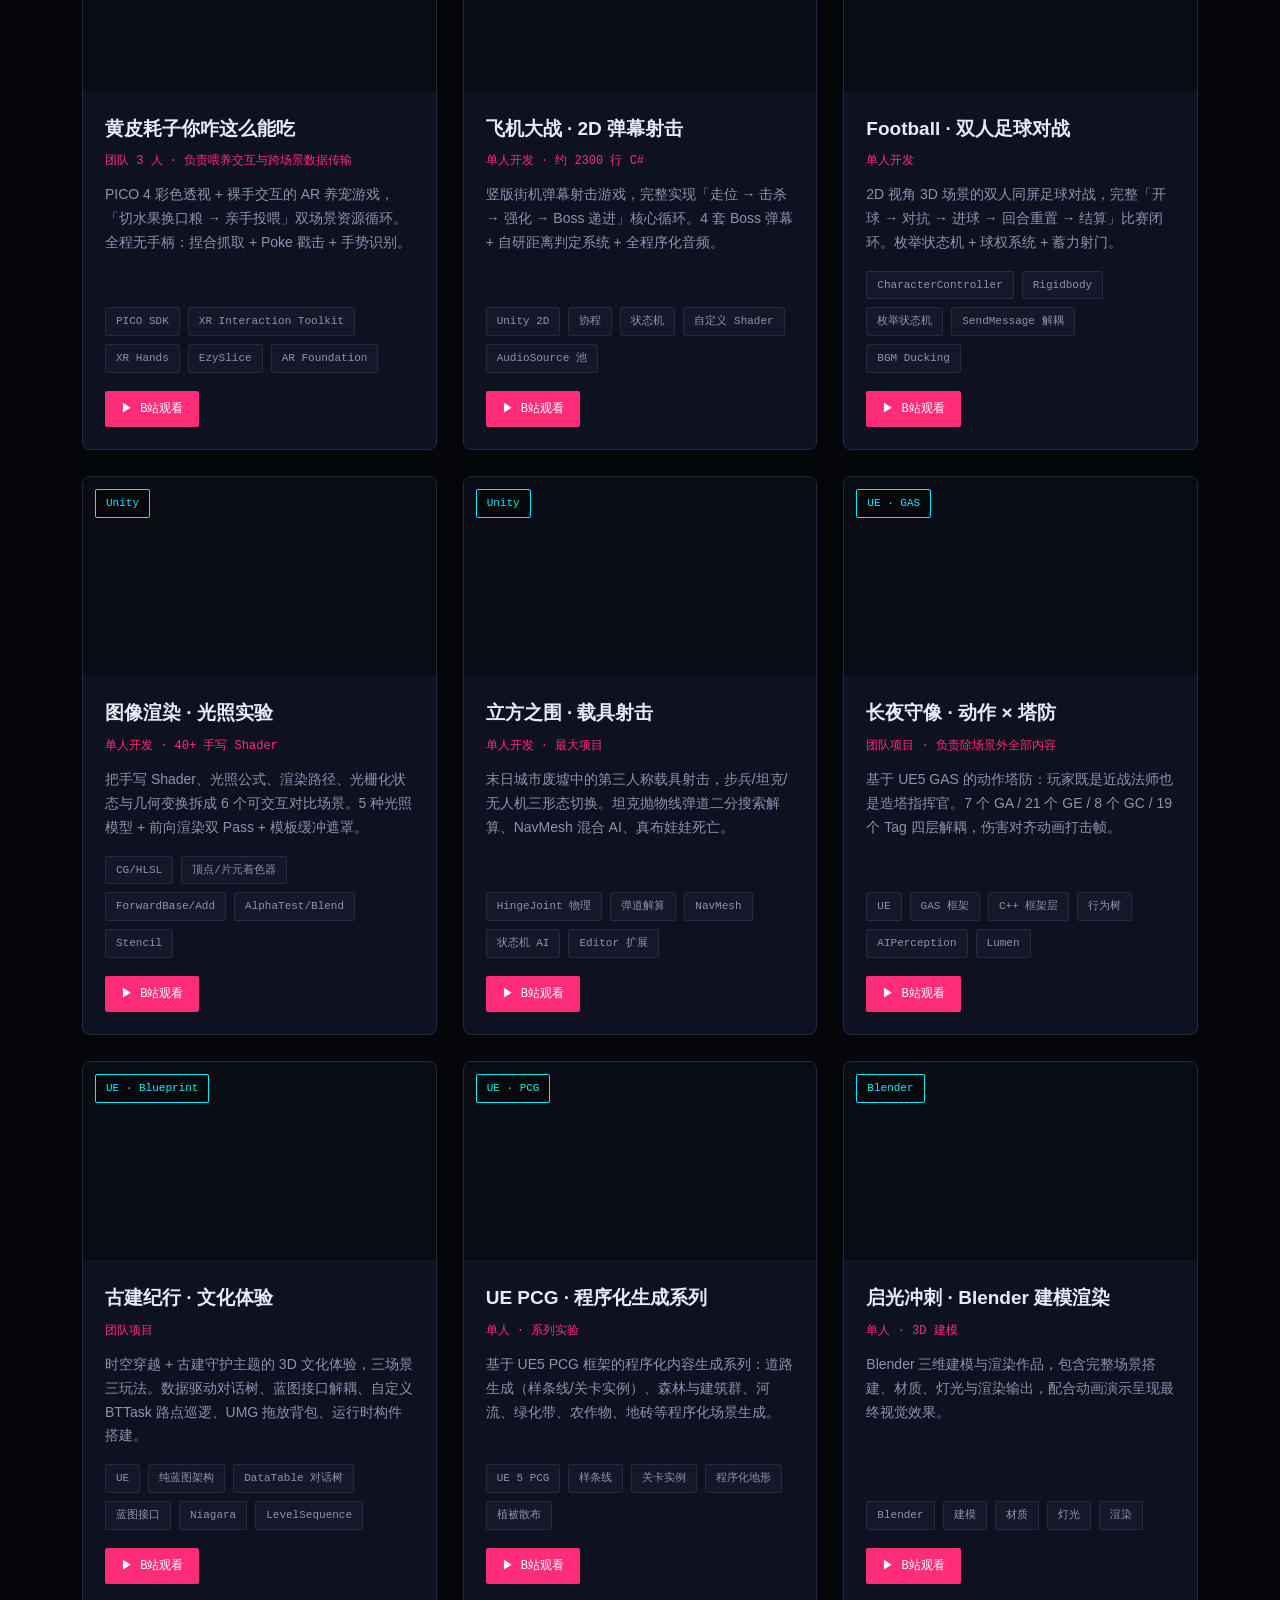
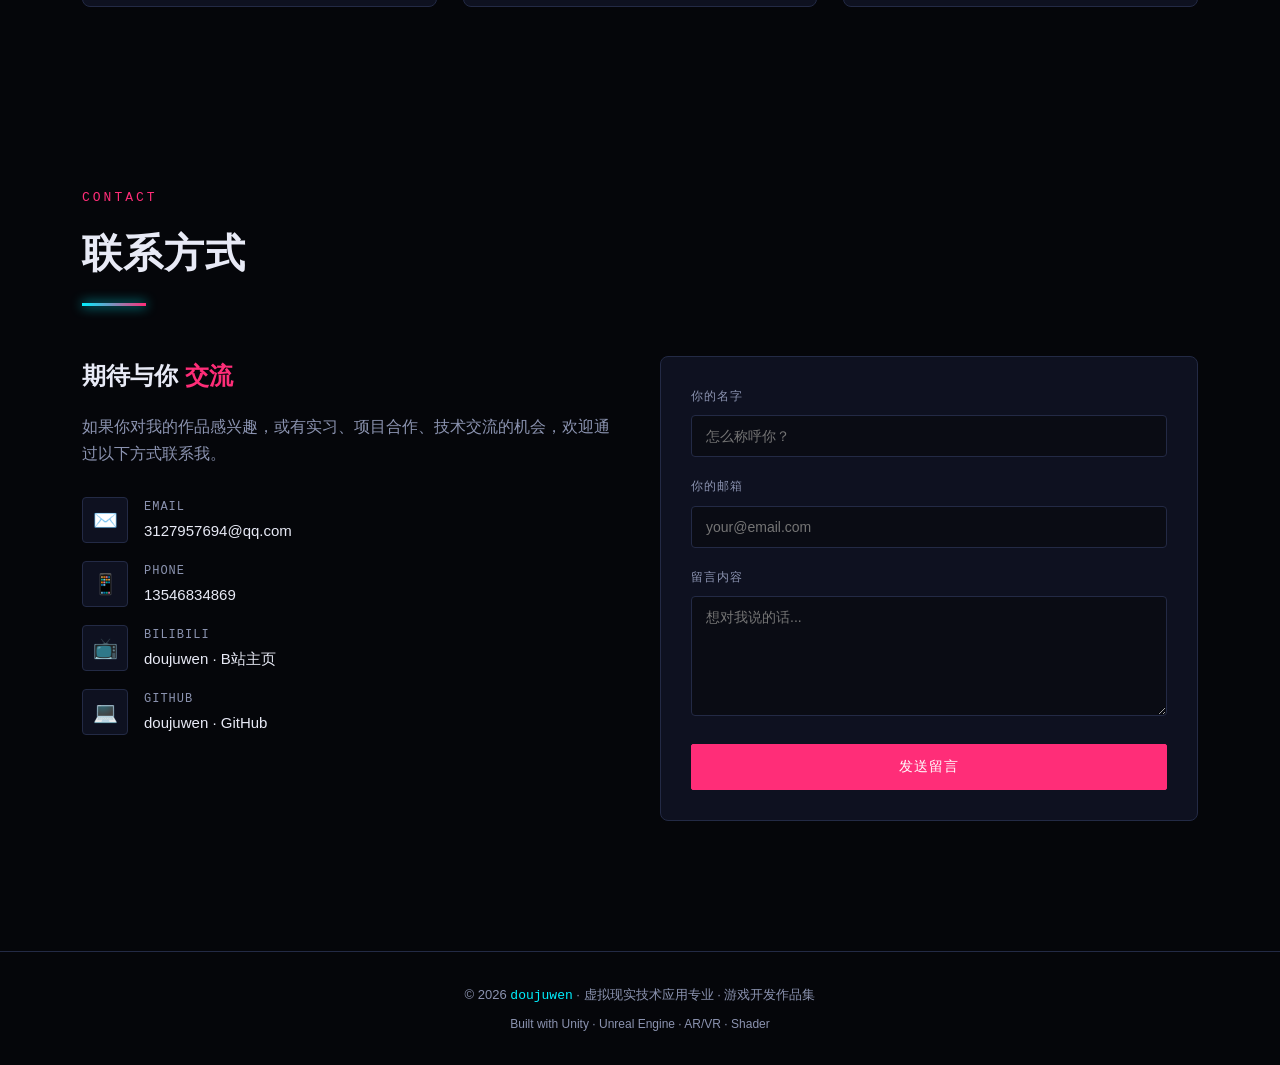
==== commit 99e3d518: "Add files via upload" ====
--- a/index.html
+++ b/index.html
@@ -709,11 +709,11 @@
         </li>
         <li>
           <div class="c-icon">💻</div>
-          <div><div class="c-label">GITHUB</div><a href="#" data-github><div class="c-value" data-placeholder="GitHub">待填写GitHub链接</div></a></div>
+          <div><div class="c-label">GITHUB</div><a href="https://github.com/doujuwen" target="_blank"><div class="c-value">doujuwen · GitHub</div></a></div>
         </li>
       </ul>
     </div>
-    <form class="contact-form" onsubmit="handleSubmit(event)">
+    <form class="contact-form" action="https://formsubmit.co/3127957694@qq.com" method="POST" onsubmit="handleSubmit(event)">
       <label>你的名字</label>
       <input type="text" name="name" placeholder="怎么称呼你？">
       <label>你的邮箱</label>
@@ -810,7 +810,7 @@
   });
 });
 
-// 表单提交（占位，后续可接真实后端）
+// 表单提交（通过 FormSubmit 转发到 QQ 邮箱）
 function handleSubmit(e) {
   e.preventDefault();
   const form = e.target;
@@ -818,8 +818,33 @@
   const email = form.email.value.trim();
   const msg = form.message.value.trim();
   if (!name || !email || !msg) { alert('请填写完整信息'); return; }
-  alert('感谢你的留言！我已收到（当前为演示模式，可接入真实后端）');
-  form.reset();
+
+  const btn = form.querySelector('button[type="submit"]');
+  const oldText = btn.textContent;
+  btn.disabled = true;
+  btn.textContent = '发送中...';
+
+  fetch('https://formsubmit.co/ajax/3127957694@qq.com', {
+    method: 'POST',
+    headers: { 'Content-Type': 'application/json', 'Accept': 'application/json' },
+    body: JSON.stringify({ name: name, email: email, message: msg, _subject: '作品集网站新留言：' + name })
+  })
+    .then(res => res.json())
+    .then(data => {
+      if (data.success === 'true' || data.success === true) {
+        alert('感谢你的留言！我已收到，会尽快回复你 😊');
+        form.reset();
+      } else {
+        alert('发送失败，请稍后重试，或直接发邮件给我：3127957694@qq.com');
+      }
+    })
+    .catch(() => {
+      alert('发送失败（网络问题），请直接发邮件给我：3127957694@qq.com');
+    })
+    .finally(() => {
+      btn.disabled = false;
+      btn.textContent = oldText;
+    });
 }
 
 // B站视频弹窗播放
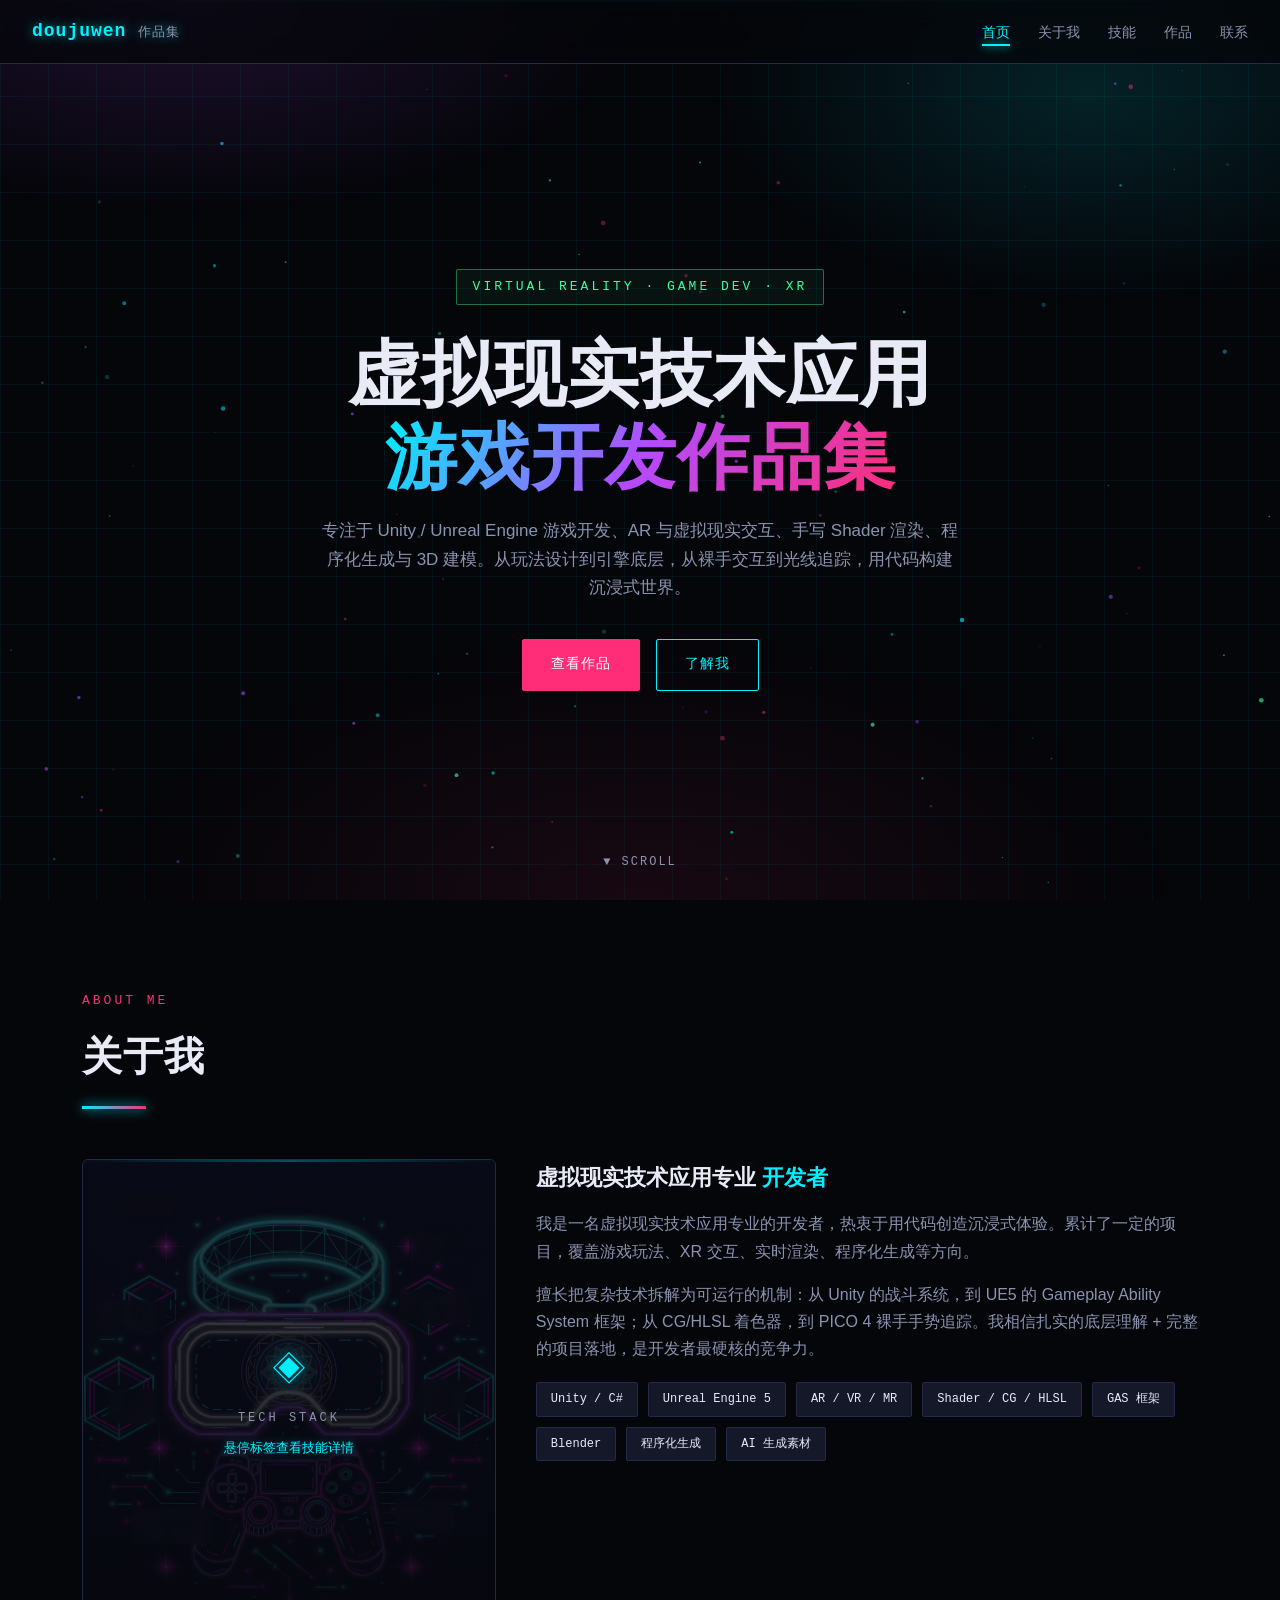
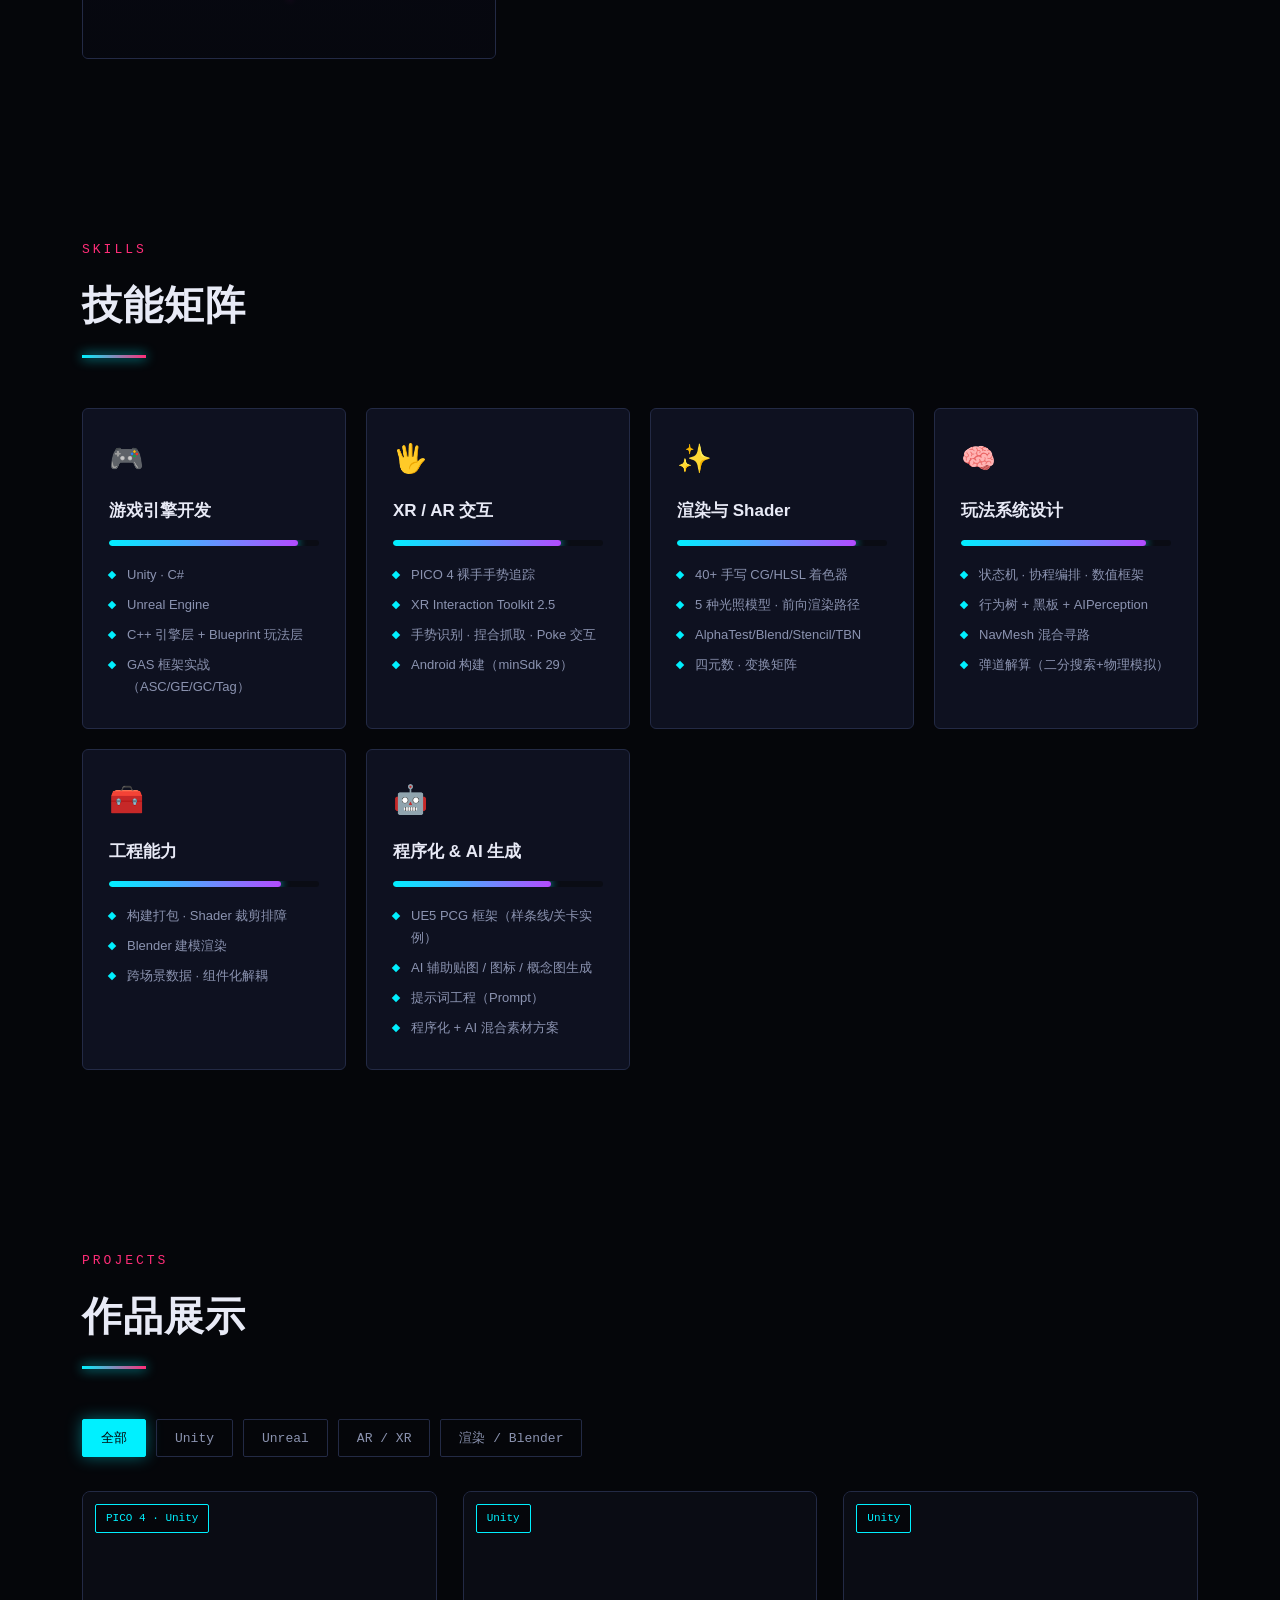
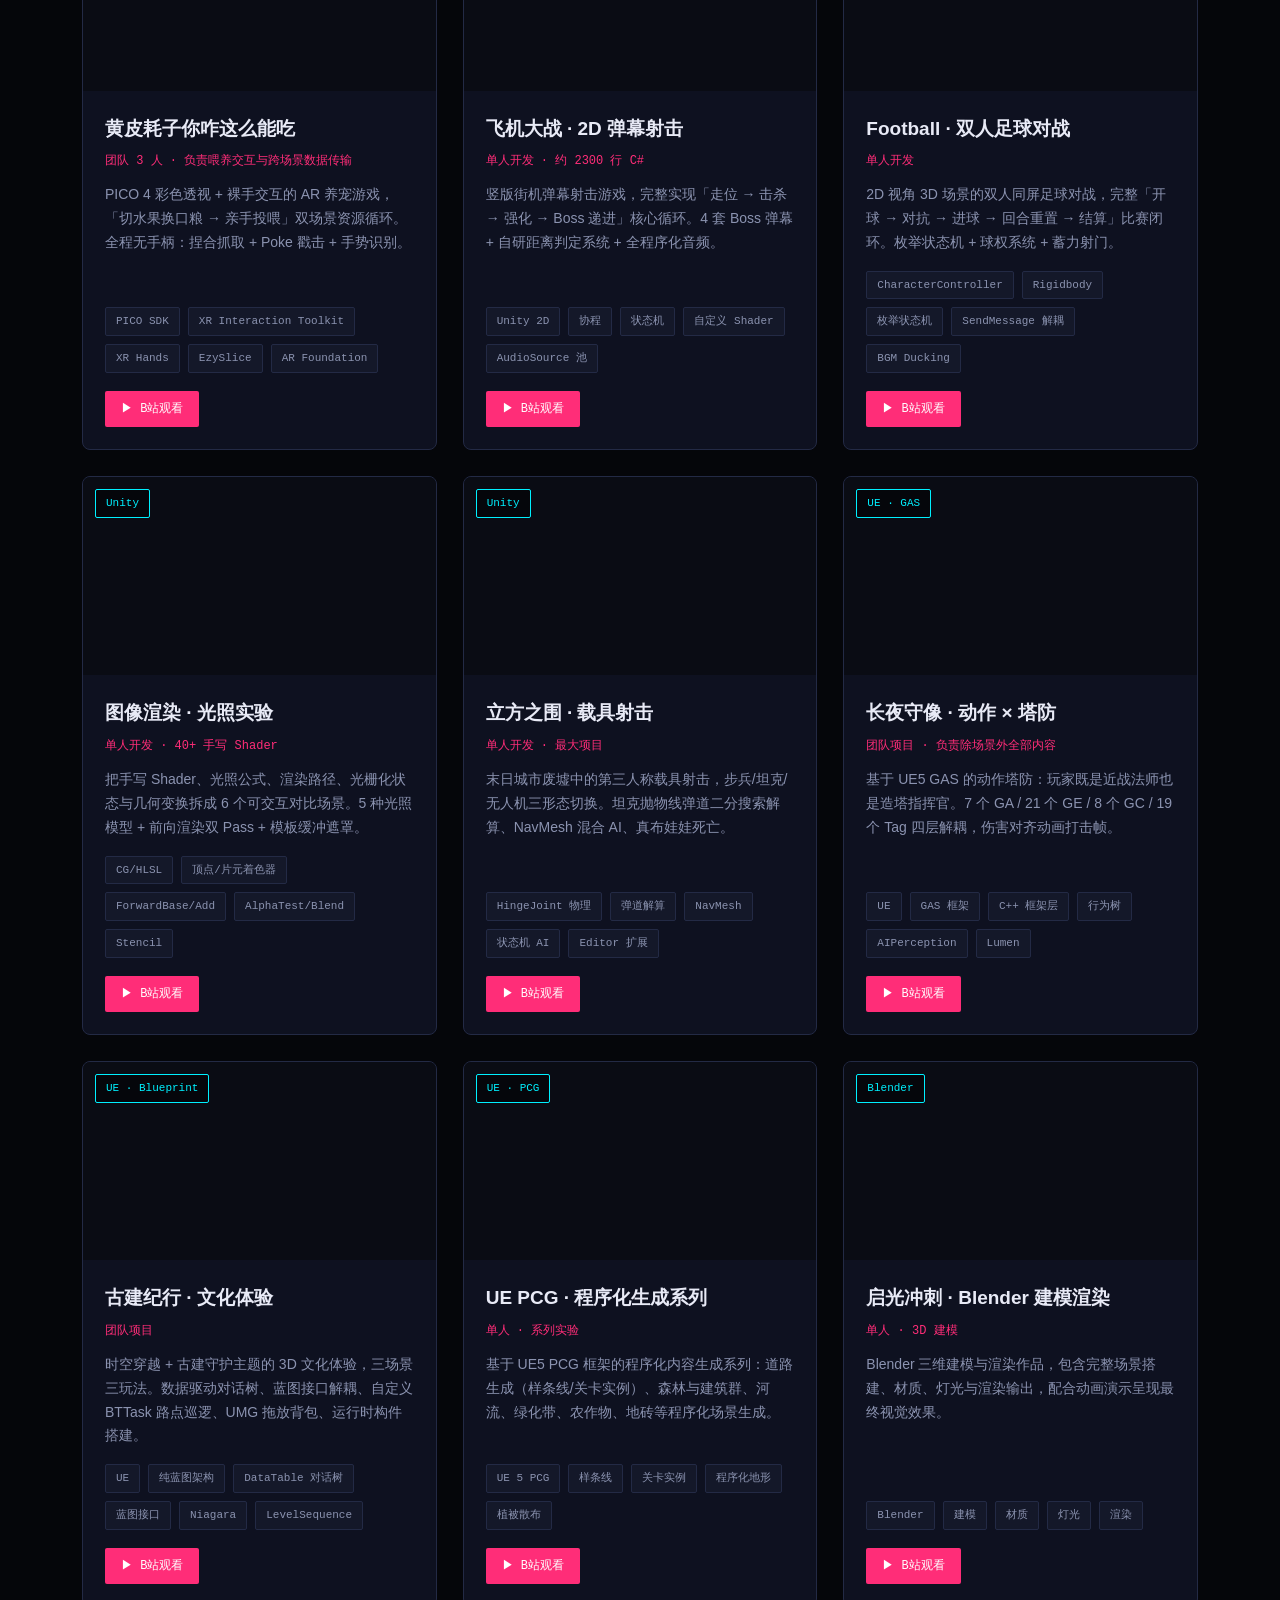
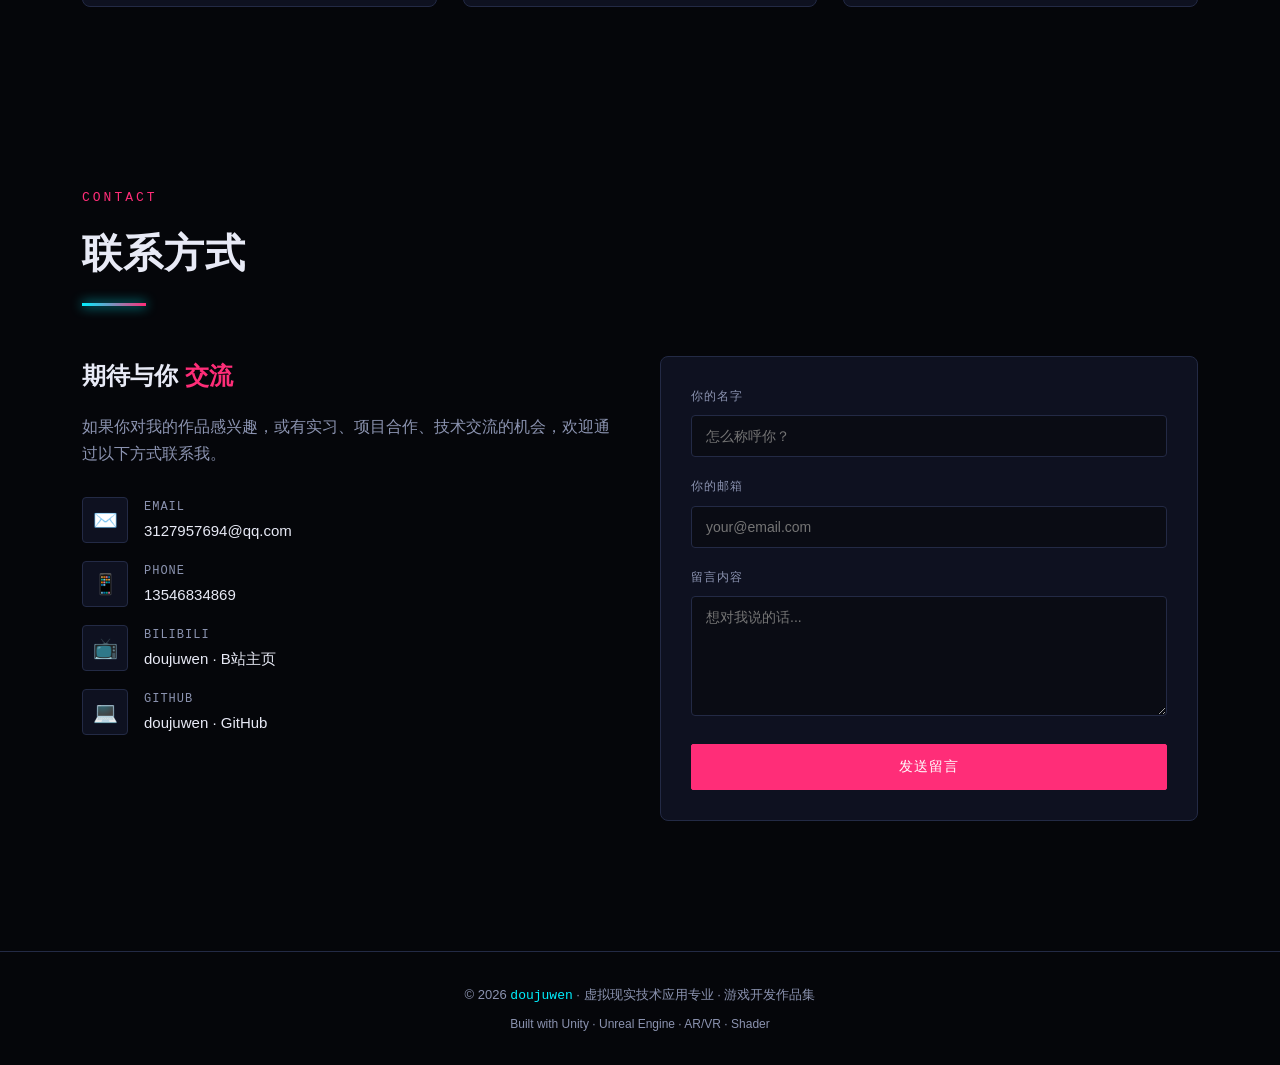
==== commit 6f43d69b: "Add files via upload" ====
--- a/index.html
+++ b/index.html
@@ -3,8 +3,23 @@
 <head>
 <meta charset="UTF-8">
 <meta name="viewport" content="width=device-width, initial-scale=1.0">
-<title>游戏开发 · AR · 虚拟现实 作品集</title>
-<meta name="description" content="虚拟现实技术应用专业学生作品集：Unity、Unreal Engine、AR/VR、Shader、Blender 项目展示">
+<title>doujuwen 作品集 | 游戏开发 · AR · 虚拟现实</title>
+<meta name="description" content="doujuwen 的个人作品集：虚拟现实技术应用专业开发者，专注 Unity、Unreal Engine、AR/VR 交互、Shader 渲染、Blender 与程序化生成，共 9 个完整项目。">
+<meta name="author" content="doujuwen">
+<meta name="theme-color" content="#05060a">
+<!-- Open Graph（微信/QQ/微博分享卡片） -->
+<meta property="og:type" content="website">
+<meta property="og:title" content="doujuwen 作品集 | 游戏开发 · AR · 虚拟现实">
+<meta property="og:description" content="Unity、Unreal Engine、AR/VR、Shader、Blender 等 9 个完整项目展示">
+<meta property="og:url" content="https://doujuwen.me/">
+<meta property="og:image" content="https://doujuwen.me/images/cyber-bg.png">
+<meta property="og:site_name" content="doujuwen 作品集">
+<!-- Twitter Card -->
+<meta name="twitter:card" content="summary_large_image">
+<meta name="twitter:title" content="doujuwen 作品集 | 游戏开发 · AR · 虚拟现实">
+<meta name="twitter:description" content="Unity、Unreal Engine、AR/VR、Shader、Blender 等 9 个完整项目展示">
+<meta name="twitter:image" content="https://doujuwen.me/images/cyber-bg.png">
+<link rel="icon" href="data:image/svg+xml,%3Csvg xmlns='http://www.w3.org/2000/svg' viewBox='0 0 32 32'%3E%3Crect width='32' height='32' rx='7' fill='%2305060a'/%3E%3Cpath d='M10 7v18M10 7h7a9 9 0 0 1 0 18h-7' fill='none' stroke='%2300f0ff' stroke-width='3.2' stroke-linecap='round'/%3E%3C/svg%3E">
 <style>
 :root{
   --bg:#05060a;
@@ -338,6 +353,19 @@
 .reveal{opacity:0;transform:translateY(24px);transition:opacity .6s ease, transform .6s ease}
 .reveal.visible{opacity:1;transform:none}
 
+/* 返回顶部按钮 */
+.back-top{
+  position:fixed;right:24px;bottom:24px;z-index:90;
+  width:44px;height:44px;border-radius:4px;
+  border:1px solid var(--cyan);background:rgba(5,6,10,.7);
+  color:var(--cyan);font-size:20px;cursor:pointer;
+  display:flex;align-items:center;justify-content:center;
+  opacity:0;visibility:hidden;transform:translateY(12px);
+  transition:.25s;backdrop-filter:blur(8px);
+}
+.back-top.show{opacity:1;visibility:visible;transform:none}
+.back-top:hover{background:var(--cyan);color:#05060a;box-shadow:0 0 16px rgba(0,240,255,.5)}
+
 /* 响应式 */
 @media(max-width:768px){
   nav{padding:14px 20px}
@@ -522,7 +550,7 @@
     <div class="project-card" data-category="ar unity">
       <div class="project-media">
         <span class="engine-badge">PICO 4 · Unity</span>
-        <iframe src="https://player.bilibili.com/player.html?bvid=BV1wM4A6UEQ6&autoplay=0&danmaku=0" allowfullscreen></iframe>
+        <iframe src="https://player.bilibili.com/player.html?bvid=BV1wM4A6UEQ6&autoplay=0&danmaku=0" allowfullscreen loading="lazy"></iframe>
       </div>
       <div class="project-body">
         <h3>黄皮耗子你咋这么能吃</h3>
@@ -540,7 +568,7 @@
     <div class="project-card" data-category="unity">
       <div class="project-media">
         <span class="engine-badge">Unity</span>
-        <iframe src="https://player.bilibili.com/player.html?bvid=BV1wM4A6UEDg&autoplay=0&danmaku=0" allowfullscreen></iframe>
+        <iframe src="https://player.bilibili.com/player.html?bvid=BV1wM4A6UEDg&autoplay=0&danmaku=0" allowfullscreen loading="lazy"></iframe>
       </div>
       <div class="project-body">
         <h3>飞机大战 · 2D 弹幕射击</h3>
@@ -558,7 +586,7 @@
     <div class="project-card" data-category="unity">
       <div class="project-media">
         <span class="engine-badge">Unity</span>
-        <iframe src="https://player.bilibili.com/player.html?bvid=BV1wM4A6SEBM&autoplay=0&danmaku=0" allowfullscreen></iframe>
+        <iframe src="https://player.bilibili.com/player.html?bvid=BV1wM4A6SEBM&autoplay=0&danmaku=0" allowfullscreen loading="lazy"></iframe>
       </div>
       <div class="project-body">
         <h3>Football · 双人足球对战</h3>
@@ -576,7 +604,7 @@
     <div class="project-card" data-category="render unity">
       <div class="project-media">
         <span class="engine-badge">Unity</span>
-        <iframe src="https://player.bilibili.com/player.html?bvid=BV1cg4A67E9y&autoplay=0&danmaku=0" allowfullscreen></iframe>
+        <iframe src="https://player.bilibili.com/player.html?bvid=BV1cg4A67E9y&autoplay=0&danmaku=0" allowfullscreen loading="lazy"></iframe>
       </div>
       <div class="project-body">
         <h3>图像渲染 · 光照实验</h3>
@@ -594,7 +622,7 @@
     <div class="project-card" data-category="unity">
       <div class="project-media">
         <span class="engine-badge">Unity</span>
-        <iframe src="https://player.bilibili.com/player.html?bvid=BV1wg4A67EuG&autoplay=0&danmaku=0" allowfullscreen></iframe>
+        <iframe src="https://player.bilibili.com/player.html?bvid=BV1wg4A67EuG&autoplay=0&danmaku=0" allowfullscreen loading="lazy"></iframe>
       </div>
       <div class="project-body">
         <h3>立方之围 · 载具射击</h3>
@@ -612,7 +640,7 @@
     <div class="project-card" data-category="ue">
       <div class="project-media">
         <span class="engine-badge">UE · GAS</span>
-        <iframe src="https://player.bilibili.com/player.html?bvid=BV1Bv4w63Ep3&autoplay=0&danmaku=0" allowfullscreen></iframe>
+        <iframe src="https://player.bilibili.com/player.html?bvid=BV1Bv4w63Ep3&autoplay=0&danmaku=0" allowfullscreen loading="lazy"></iframe>
       </div>
       <div class="project-body">
         <h3>长夜守像 · 动作 × 塔防</h3>
@@ -630,7 +658,7 @@
     <div class="project-card" data-category="ue">
       <div class="project-media">
         <span class="engine-badge">UE · Blueprint</span>
-        <iframe src="https://player.bilibili.com/player.html?bvid=BV1jz4w6BEEg&autoplay=0&danmaku=0" allowfullscreen></iframe>
+        <iframe src="https://player.bilibili.com/player.html?bvid=BV1jz4w6BEEg&autoplay=0&danmaku=0" allowfullscreen loading="lazy"></iframe>
       </div>
       <div class="project-body">
         <h3>古建纪行 · 文化体验</h3>
@@ -648,7 +676,7 @@
     <div class="project-card" data-category="ue">
       <div class="project-media">
         <span class="engine-badge">UE · PCG</span>
-        <iframe src="https://player.bilibili.com/player.html?bvid=BV1Ei4w66EF6&autoplay=0&danmaku=0" allowfullscreen></iframe>
+        <iframe src="https://player.bilibili.com/player.html?bvid=BV1Ei4w66EF6&autoplay=0&danmaku=0" allowfullscreen loading="lazy"></iframe>
       </div>
       <div class="project-body">
         <h3>UE PCG · 程序化生成系列</h3>
@@ -666,7 +694,7 @@
     <div class="project-card" data-category="blender render">
       <div class="project-media">
         <span class="engine-badge">Blender</span>
-        <iframe src="https://player.bilibili.com/player.html?bvid=BV1iz4w6BE6m&autoplay=0&danmaku=0" allowfullscreen></iframe>
+        <iframe src="https://player.bilibili.com/player.html?bvid=BV1iz4w6BE6m&autoplay=0&danmaku=0" allowfullscreen loading="lazy"></iframe>
       </div>
       <div class="project-body">
         <h3>启光冲刺 · Blender 建模渲染</h3>
@@ -730,6 +758,8 @@
   <p style="margin-top:6px;font-size:12px">Built with Unity · Unreal Engine · AR/VR · Shader</p>
 </footer>
 
+<button class="back-top" id="backTop" aria-label="返回顶部">↑</button>
+
 <div class="video-modal" id="videoModal" onclick="if(event.target===this)closeVideo()">
   <div class="video-modal-inner">
     <button class="video-modal-close" onclick="closeVideo()">×</button>
@@ -747,7 +777,8 @@
   function resize(){ W = canvas.width = innerWidth; H = canvas.height = innerHeight; }
   resize(); addEventListener('resize', resize);
   let ps = [];
-  for(let i=0;i<100;i++){
+  const PARTICLE_COUNT = innerWidth < 768 ? 50 : 100;
+  for(let i=0;i<PARTICLE_COUNT;i++){
     ps.push({x:Math.random()*W, y:Math.random()*H, vx:(Math.random()-.5)*.3, vy:(Math.random()-.5)*.3, r:Math.random()*1.8+.6, c:COLORS[i%4], a:Math.random()*.5+.15});
   }
   const mouse = {x:null,y:null};
@@ -794,6 +825,15 @@
   });
 });
 
+// 返回顶部按钮
+const backTop = document.getElementById('backTop');
+window.addEventListener('scroll', () => {
+  backTop.classList.toggle('show', window.scrollY > 400);
+});
+backTop.addEventListener('click', () => {
+  window.scrollTo({ top: 0, behavior: 'smooth' });
+});
+
 // 项目筛选
 const filterBtns = document.querySelectorAll('.filter-btn');
 const cards = document.querySelectorAll('.project-card');
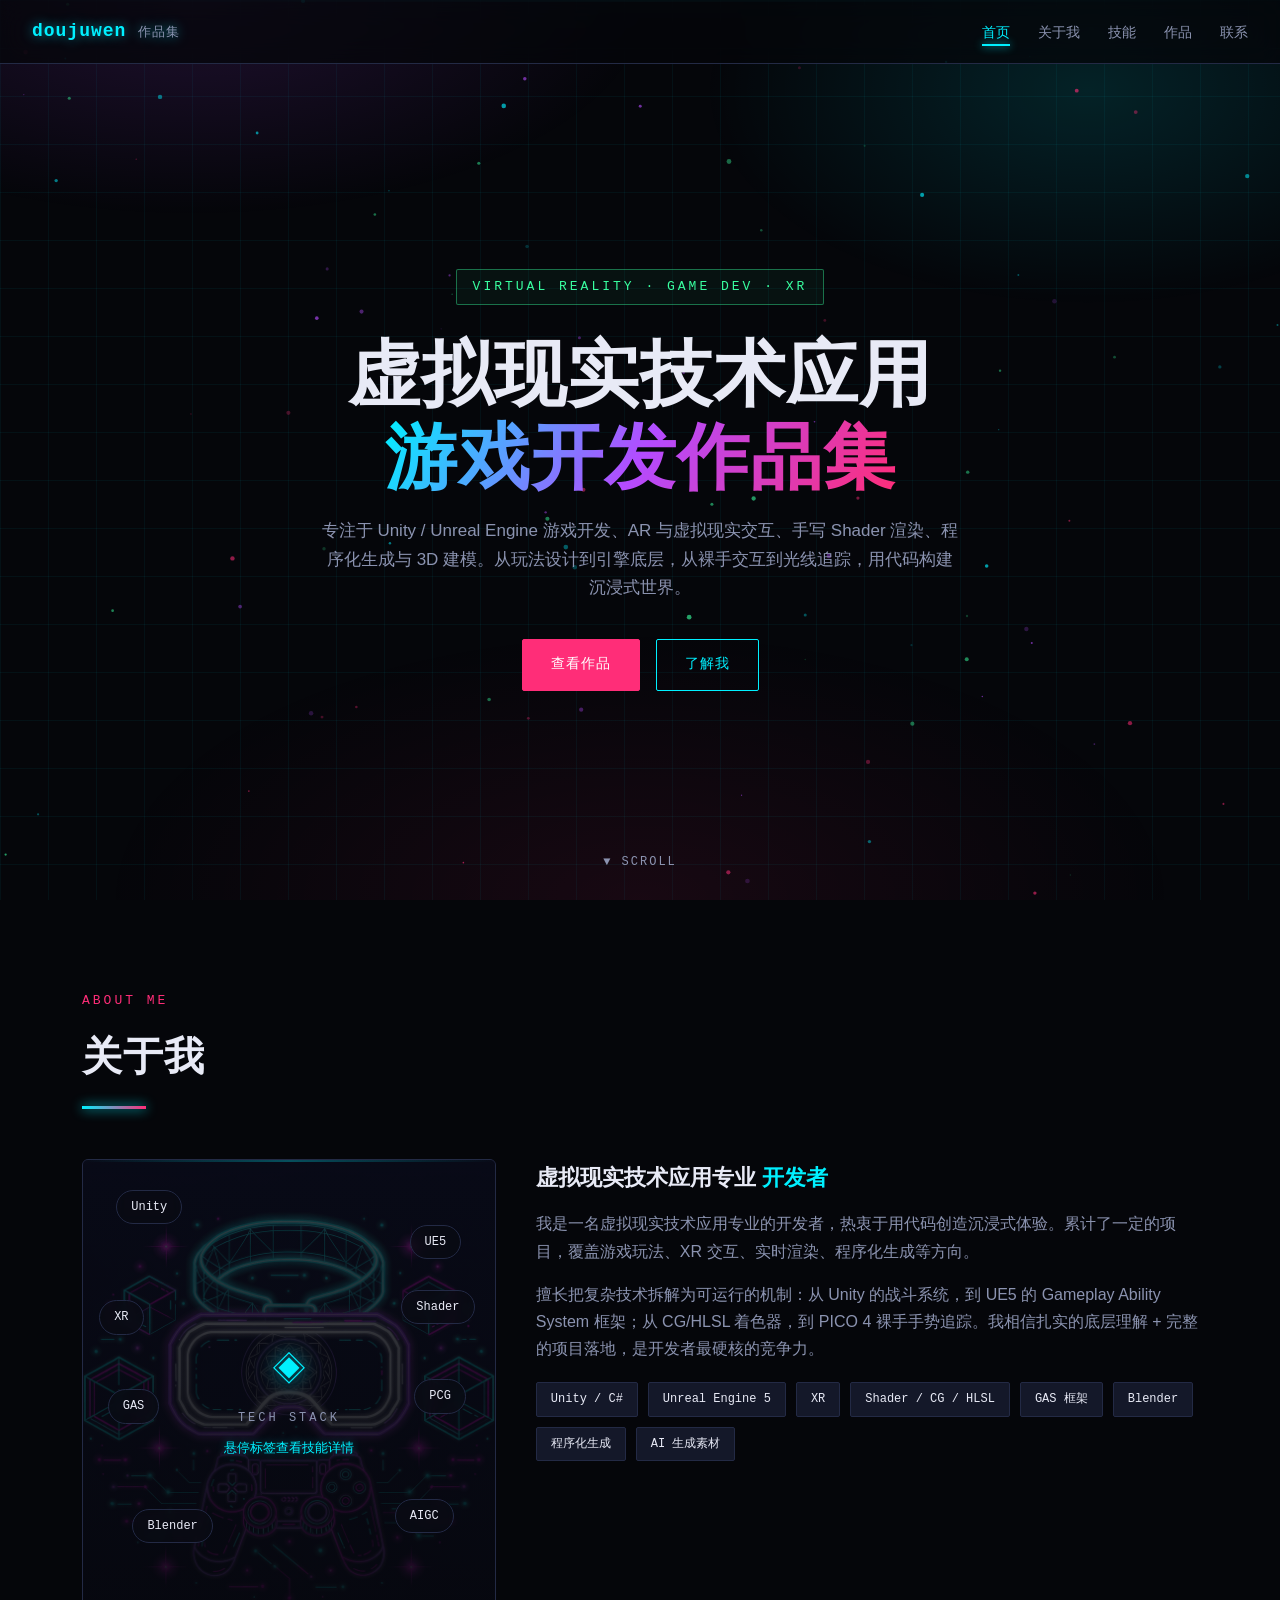
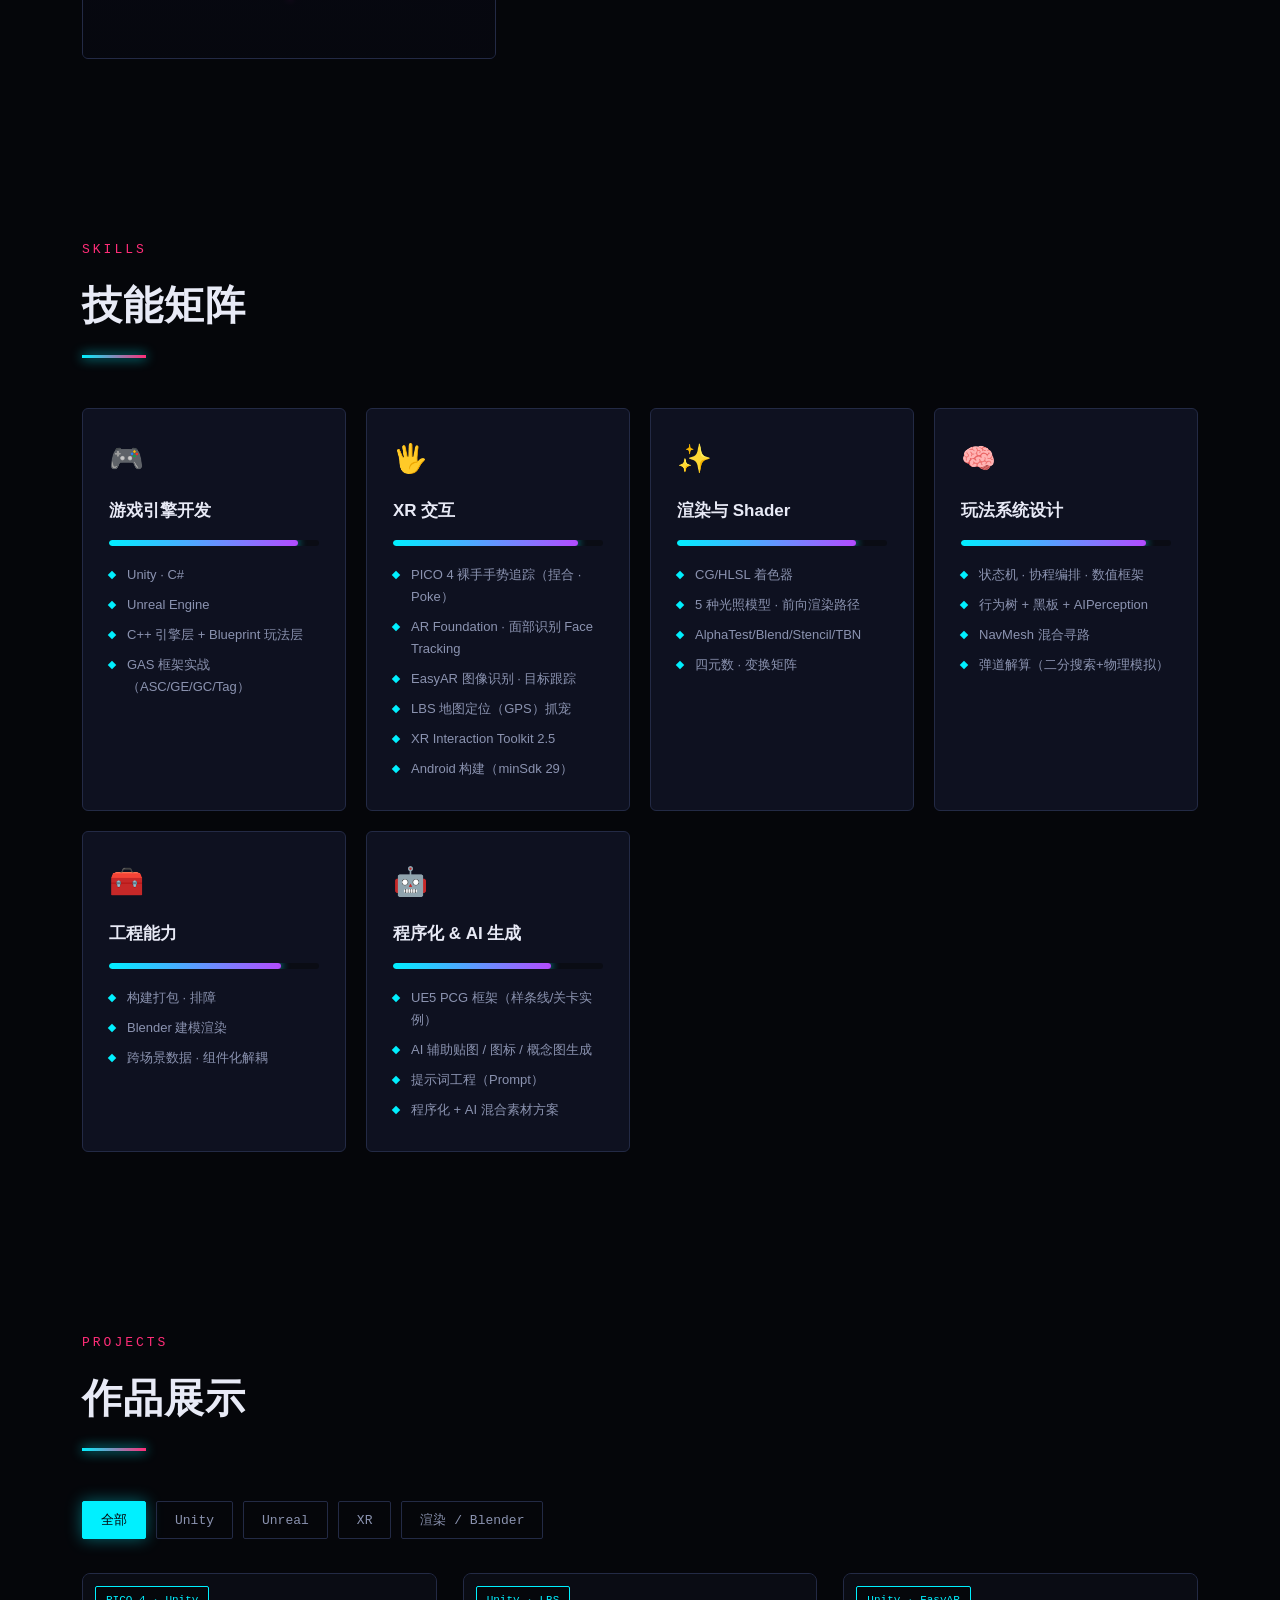
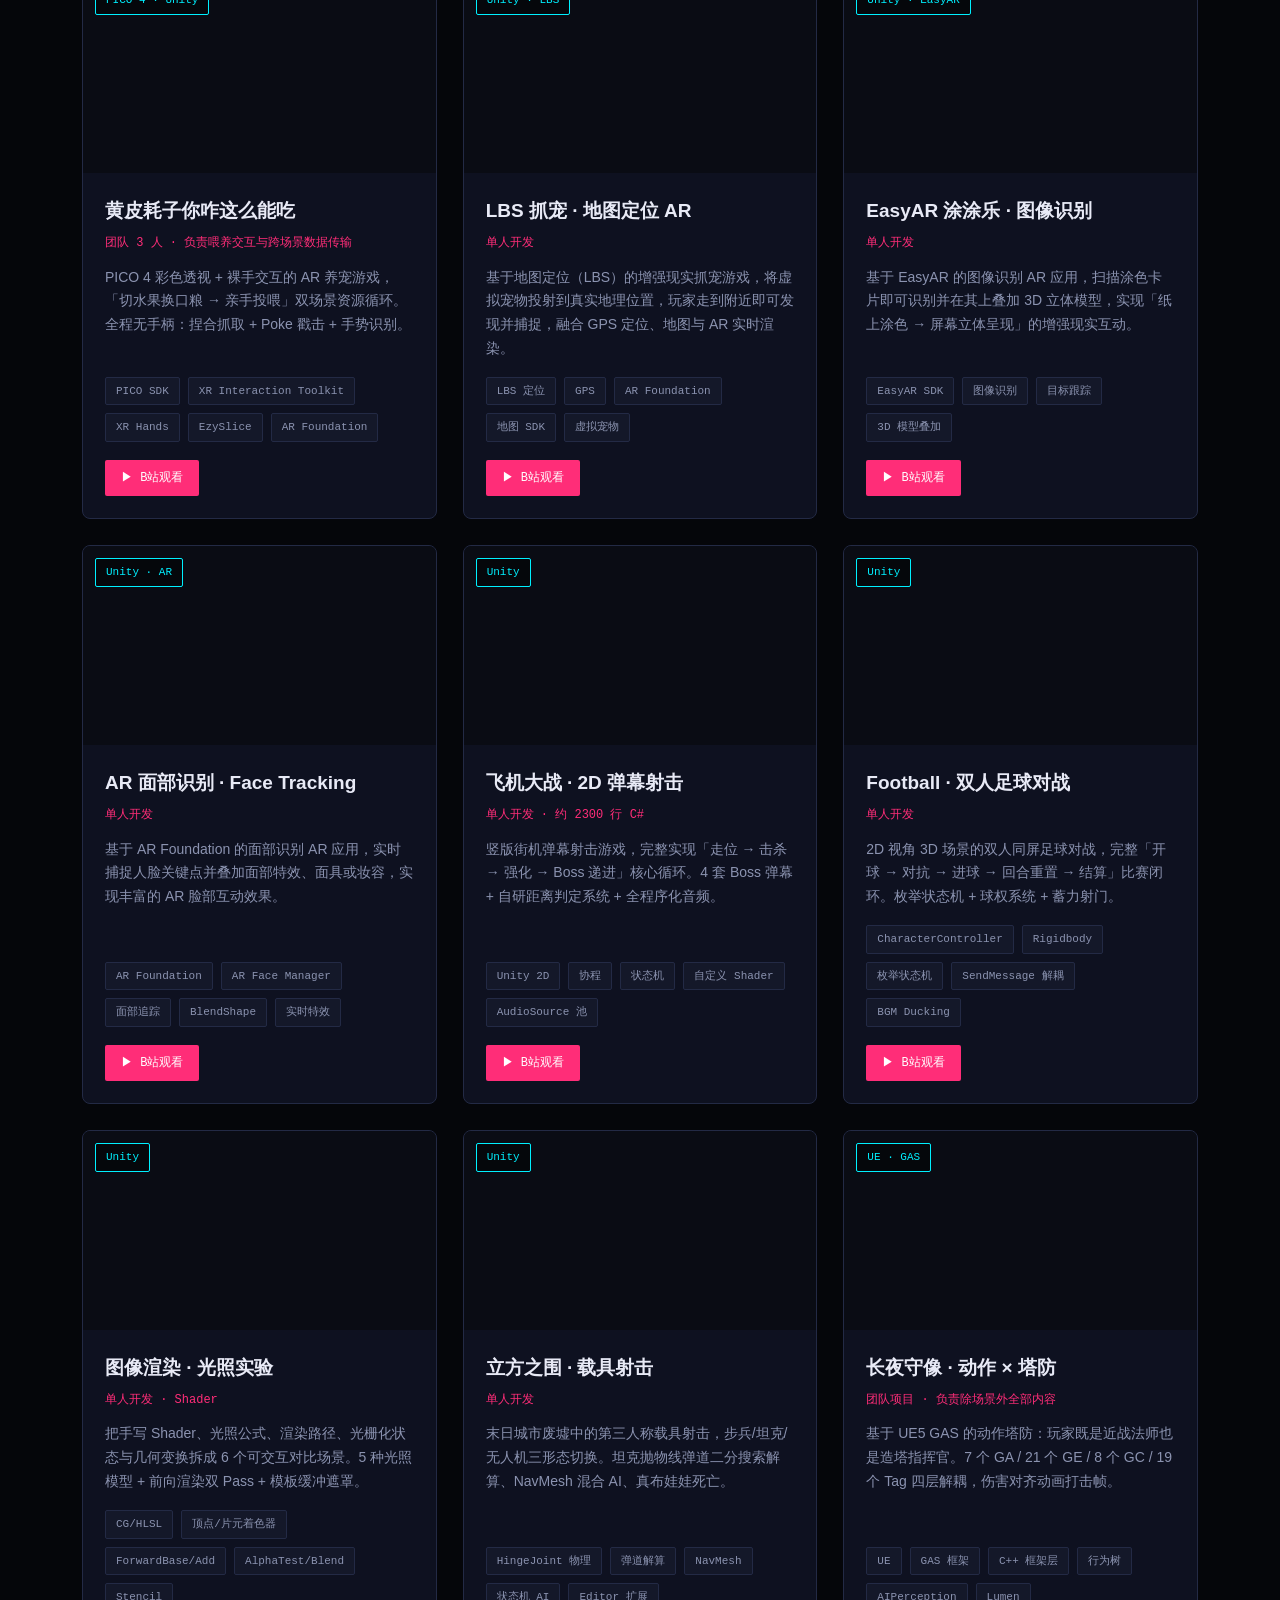
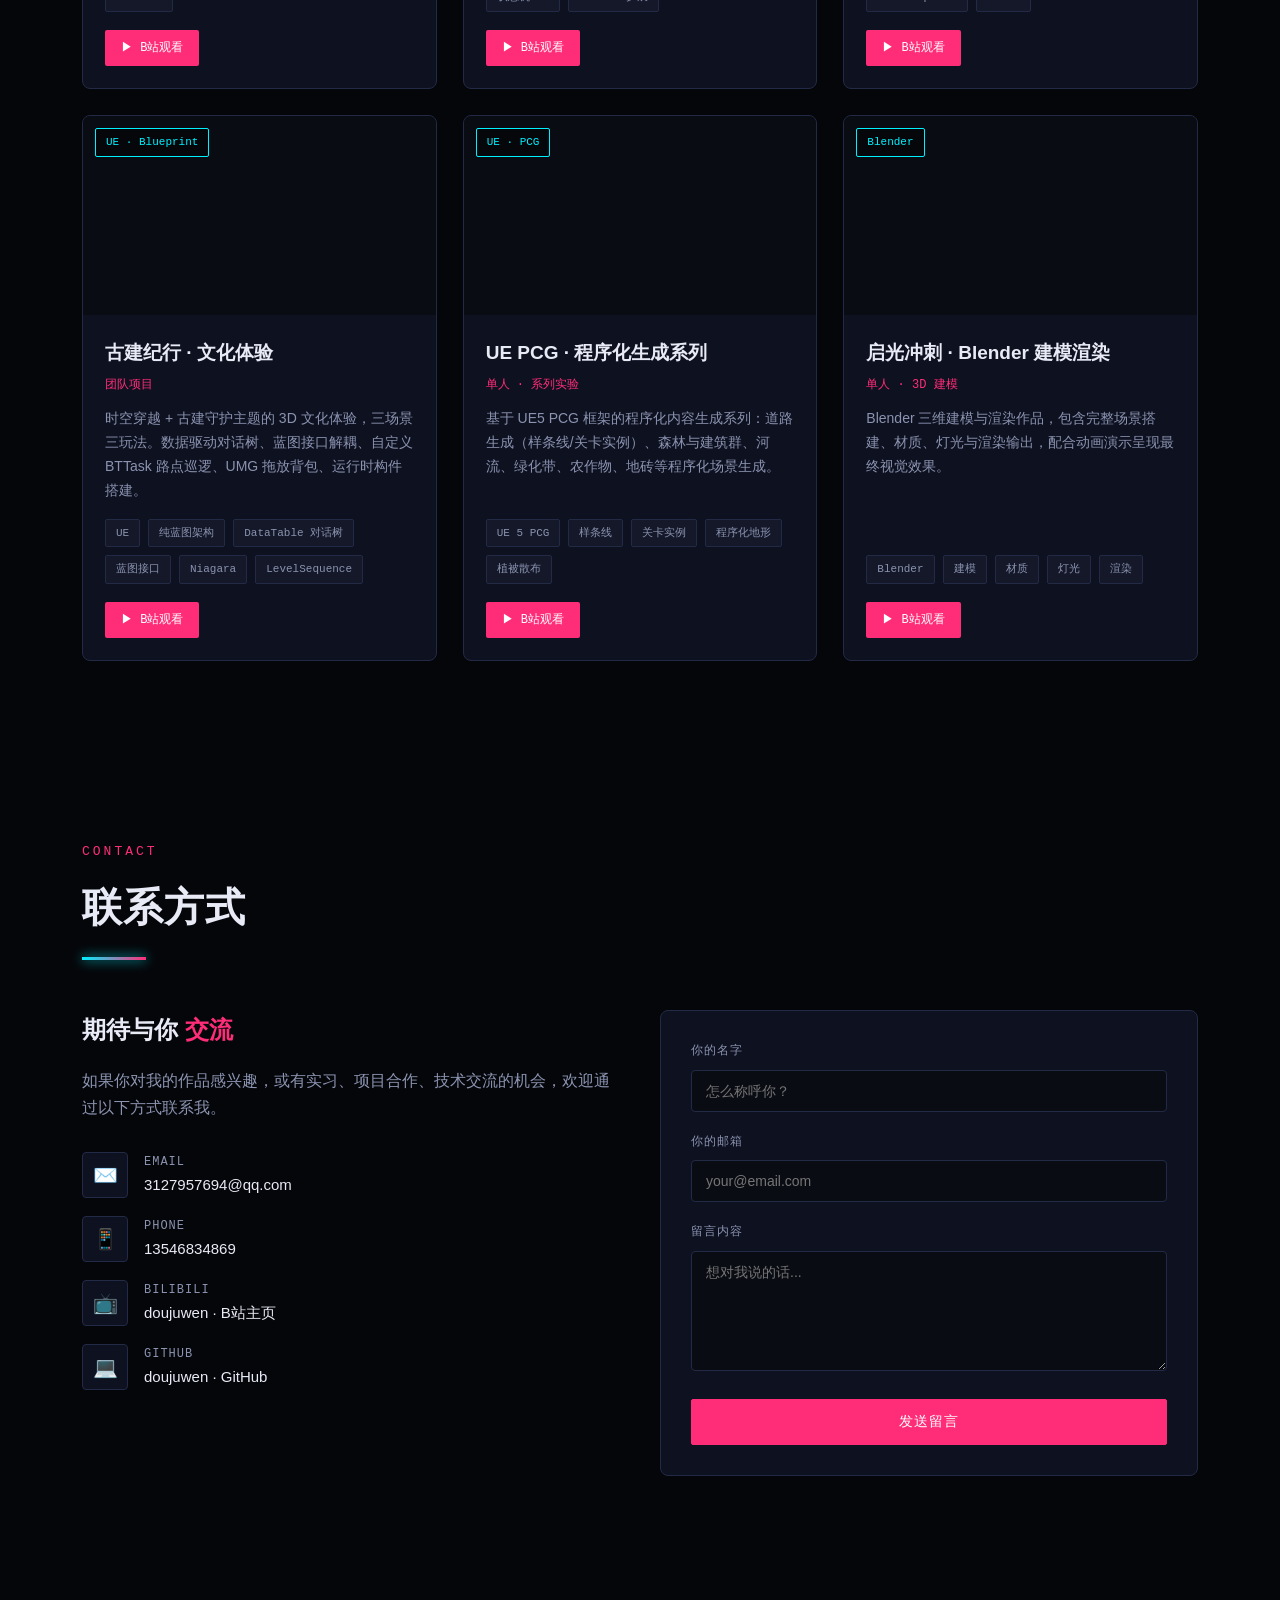
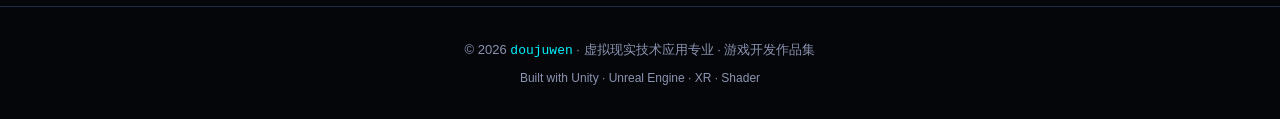
==== commit 8d40a108: "Add files via upload" ====
--- a/index.html
+++ b/index.html
@@ -4,20 +4,20 @@
 <meta charset="UTF-8">
 <meta name="viewport" content="width=device-width, initial-scale=1.0">
 <title>doujuwen 作品集 | 游戏开发 · AR · 虚拟现实</title>
-<meta name="description" content="doujuwen 的个人作品集：虚拟现实技术应用专业开发者，专注 Unity、Unreal Engine、AR/VR 交互、Shader 渲染、Blender 与程序化生成，共 9 个完整项目。">
+<meta name="description" content="doujuwen 的个人作品集：虚拟现实技术应用专业开发者，专注 Unity、Unreal Engine、XR 交互、Shader 渲染、Blender 与程序化生成，共 12 个完整项目。">
 <meta name="author" content="doujuwen">
 <meta name="theme-color" content="#05060a">
 <!-- Open Graph（微信/QQ/微博分享卡片） -->
 <meta property="og:type" content="website">
 <meta property="og:title" content="doujuwen 作品集 | 游戏开发 · AR · 虚拟现实">
-<meta property="og:description" content="Unity、Unreal Engine、AR/VR、Shader、Blender 等 9 个完整项目展示">
+<meta property="og:description" content="Unity、Unreal Engine、XR、Shader、Blender 等 12 个完整项目展示">
 <meta property="og:url" content="https://doujuwen.me/">
 <meta property="og:image" content="https://doujuwen.me/images/cyber-bg.png">
 <meta property="og:site_name" content="doujuwen 作品集">
 <!-- Twitter Card -->
 <meta name="twitter:card" content="summary_large_image">
-<meta name="twitter:title" content="doujuwen 作品集 | 游戏开发 · AR · 虚拟现实">
-<meta name="twitter:description" content="Unity、Unreal Engine、AR/VR、Shader、Blender 等 9 个完整项目展示">
+<meta name="twitter:title" content="doujuwen 作品集 | 游戏开发 · XR · 虚拟现实">
+<meta name="twitter:description" content="Unity、Unreal Engine、XR、Shader、Blender 等 12 个完整项目展示">
 <meta name="twitter:image" content="https://doujuwen.me/images/cyber-bg.png">
 <link rel="icon" href="data:image/svg+xml,%3Csvg xmlns='http://www.w3.org/2000/svg' viewBox='0 0 32 32'%3E%3Crect width='32' height='32' rx='7' fill='%2305060a'/%3E%3Cpath d='M10 7v18M10 7h7a9 9 0 0 1 0 18h-7' fill='none' stroke='%2300f0ff' stroke-width='3.2' stroke-linecap='round'/%3E%3C/svg%3E">
 <style>
@@ -429,10 +429,10 @@
         <div class="holo-center-desc" id="holoDesc">悬停标签查看技能详情</div>
       </div>
       <div class="holo-tags">
-        <span class="holo-tag" style="top:6%;left:8%;animation-delay:0s" data-desc="5 个完整项目 · C# 玩法开发">Unity</span>
+        <span class="holo-tag" style="top:6%;left:8%;animation-delay:0s" data-desc="8 个完整项目 · C# 玩法开发">Unity</span>
         <span class="holo-tag" style="top:13%;right:8%;animation-delay:.3s" data-desc="GAS 框架 · C++ 引擎层 + Blueprint">UE5</span>
-        <span class="holo-tag" style="top:28%;left:4%;animation-delay:.6s" data-desc="PICO 4 裸手交互 · XR 交互工具包">AR/VR</span>
-        <span class="holo-tag" style="top:26%;right:5%;animation-delay:.9s" data-desc="40+ 手写 CG/HLSL 着色器">Shader</span>
+        <span class="holo-tag" style="top:28%;left:4%;animation-delay:.6s" data-desc="PICO 4 裸手交互 · XR 交互工具包">XR</span>
+        <span class="holo-tag" style="top:26%;right:5%;animation-delay:.9s" data-desc="CG/HLSL 着色器">Shader</span>
         <span class="holo-tag" style="top:46%;left:6%;animation-delay:1.2s" data-desc="Gameplay Ability System 技能框架">GAS</span>
         <span class="holo-tag" style="top:44%;right:7%;animation-delay:1.5s" data-desc="程序化内容生成 · 样条线 / 关卡实例">PCG</span>
         <span class="holo-tag" style="top:70%;left:12%;animation-delay:1.8s" data-desc="三维建模 · 材质 · 灯光渲染">Blender</span>
@@ -446,7 +446,7 @@
       <div class="about-tags">
         <span>Unity / C#</span>
         <span>Unreal Engine 5</span>
-        <span>AR / VR / MR</span>
+        <span>XR</span>
         <span>Shader / CG / HLSL</span>
         <span>GAS 框架</span>
         <span>Blender</span>
@@ -477,12 +477,14 @@
     </div>
     <div class="skill-card">
       <div class="icon">🖐️</div>
-      <h4>XR / AR 交互</h4>
-      <div class="skill-bar"><i style="width:80%"></i></div>
+      <h4>XR 交互</h4>
+      <div class="skill-bar"><i style="width:88%"></i></div>
       <ul>
-        <li>PICO 4 裸手手势追踪</li>
+        <li>PICO 4 裸手手势追踪（捏合 · Poke）</li>
+        <li>AR Foundation · 面部识别 Face Tracking</li>
+        <li>EasyAR 图像识别 · 目标跟踪</li>
+        <li>LBS 地图定位（GPS）抓宠</li>
         <li>XR Interaction Toolkit 2.5</li>
-        <li>手势识别 · 捏合抓取 · Poke 交互</li>
         <li>Android 构建（minSdk 29）</li>
       </ul>
     </div>
@@ -491,7 +493,7 @@
       <h4>渲染与 Shader</h4>
       <div class="skill-bar"><i style="width:85%"></i></div>
       <ul>
-        <li>40+ 手写 CG/HLSL 着色器</li>
+        <li>CG/HLSL 着色器</li>
         <li>5 种光照模型 · 前向渲染路径</li>
         <li>AlphaTest/Blend/Stencil/TBN</li>
         <li>四元数 · 变换矩阵</li>
@@ -513,7 +515,7 @@
       <h4>工程能力</h4>
       <div class="skill-bar"><i style="width:82%"></i></div>
       <ul>
-        <li>构建打包 · Shader 裁剪排障</li>
+        <li>构建打包 · 排障</li>
         <li>Blender 建模渲染</li>
         <li>跨场景数据 · 组件化解耦</li>
       </ul>
@@ -542,12 +544,12 @@
     <button class="filter-btn active" data-filter="all">全部</button>
     <button class="filter-btn" data-filter="unity">Unity</button>
     <button class="filter-btn" data-filter="ue">Unreal</button>
-    <button class="filter-btn" data-filter="ar">AR / XR</button>
+    <button class="filter-btn" data-filter="ar">XR</button>
     <button class="filter-btn" data-filter="render">渲染 / Blender</button>
   </div>
   <div class="projects-grid" id="projectsGrid">
 
-    <div class="project-card" data-category="ar unity">
+    <div class="project-card" data-category="ar">
       <div class="project-media">
         <span class="engine-badge">PICO 4 · Unity</span>
         <iframe src="https://player.bilibili.com/player.html?bvid=BV1wM4A6UEQ6&autoplay=0&danmaku=0" allowfullscreen loading="lazy"></iframe>
@@ -565,6 +567,60 @@
       </div>
     </div>
 
+    <div class="project-card" data-category="ar">
+      <div class="project-media">
+        <span class="engine-badge">Unity · LBS</span>
+        <iframe src="https://player.bilibili.com/player.html?bvid=BV1mR436EEEJ&autoplay=0&danmaku=0" allowfullscreen loading="lazy"></iframe>
+      </div>
+      <div class="project-body">
+        <h3>LBS 抓宠 · 地图定位 AR</h3>
+        <div class="role">单人开发</div>
+        <p class="desc">基于地图定位（LBS）的增强现实抓宠游戏，将虚拟宠物投射到真实地理位置，玩家走到附近即可发现并捕捉，融合 GPS 定位、地图与 AR 实时渲染。</p>
+        <div class="tech">
+          <span>LBS 定位</span><span>GPS</span><span>AR Foundation</span><span>地图 SDK</span><span>虚拟宠物</span>
+        </div>
+        <div class="project-links">
+          <a class="link-bili" href="https://www.bilibili.com/video/BV1mR436EEEJ" data-bvid="BV1mR436EEEJ">▶ B站观看</a>
+        </div>
+      </div>
+    </div>
+
+    <div class="project-card" data-category="ar">
+      <div class="project-media">
+        <span class="engine-badge">Unity · EasyAR</span>
+        <iframe src="https://player.bilibili.com/player.html?bvid=BV1mR436EELs&autoplay=0&danmaku=0" allowfullscreen loading="lazy"></iframe>
+      </div>
+      <div class="project-body">
+        <h3>EasyAR 涂涂乐 · 图像识别</h3>
+        <div class="role">单人开发</div>
+        <p class="desc">基于 EasyAR 的图像识别 AR 应用，扫描涂色卡片即可识别并在其上叠加 3D 立体模型，实现「纸上涂色 → 屏幕立体呈现」的增强现实互动。</p>
+        <div class="tech">
+          <span>EasyAR SDK</span><span>图像识别</span><span>目标跟踪</span><span>3D 模型叠加</span>
+        </div>
+        <div class="project-links">
+          <a class="link-bili" href="https://www.bilibili.com/video/BV1mR436EELs" data-bvid="BV1mR436EELs">▶ B站观看</a>
+        </div>
+      </div>
+    </div>
+
+    <div class="project-card" data-category="ar">
+      <div class="project-media">
+        <span class="engine-badge">Unity · AR</span>
+        <iframe src="https://player.bilibili.com/player.html?bvid=BV1Cw4G6CEfj&autoplay=0&danmaku=0" allowfullscreen loading="lazy"></iframe>
+      </div>
+      <div class="project-body">
+        <h3>AR 面部识别 · Face Tracking</h3>
+        <div class="role">单人开发</div>
+        <p class="desc">基于 AR Foundation 的面部识别 AR 应用，实时捕捉人脸关键点并叠加面部特效、面具或妆容，实现丰富的 AR 脸部互动效果。</p>
+        <div class="tech">
+          <span>AR Foundation</span><span>AR Face Manager</span><span>面部追踪</span><span>BlendShape</span><span>实时特效</span>
+        </div>
+        <div class="project-links">
+          <a class="link-bili" href="https://www.bilibili.com/video/BV1Cw4G6CEfj" data-bvid="BV1Cw4G6CEfj">▶ B站观看</a>
+        </div>
+      </div>
+    </div>
+
     <div class="project-card" data-category="unity">
       <div class="project-media">
         <span class="engine-badge">Unity</span>
@@ -601,14 +657,14 @@
       </div>
     </div>
 
-    <div class="project-card" data-category="render unity">
+    <div class="project-card" data-category="render">
       <div class="project-media">
         <span class="engine-badge">Unity</span>
         <iframe src="https://player.bilibili.com/player.html?bvid=BV1cg4A67E9y&autoplay=0&danmaku=0" allowfullscreen loading="lazy"></iframe>
       </div>
       <div class="project-body">
         <h3>图像渲染 · 光照实验</h3>
-        <div class="role">单人开发 · 40+ 手写 Shader</div>
+        <div class="role">单人开发 · Shader</div>
         <p class="desc">把手写 Shader、光照公式、渲染路径、光栅化状态与几何变换拆成 6 个可交互对比场景。5 种光照模型 + 前向渲染双 Pass + 模板缓冲遮罩。</p>
         <div class="tech">
           <span>CG/HLSL</span><span>顶点/片元着色器</span><span>ForwardBase/Add</span><span>AlphaTest/Blend</span><span>Stencil</span>
@@ -626,7 +682,7 @@
       </div>
       <div class="project-body">
         <h3>立方之围 · 载具射击</h3>
-        <div class="role">单人开发 · 最大项目</div>
+        <div class="role">单人开发</div>
         <p class="desc">末日城市废墟中的第三人称载具射击，步兵/坦克/无人机三形态切换。坦克抛物线弹道二分搜索解算、NavMesh 混合 AI、真布娃娃死亡。</p>
         <div class="tech">
           <span>HingeJoint 物理</span><span>弹道解算</span><span>NavMesh</span><span>状态机 AI</span><span>Editor 扩展</span>
@@ -691,7 +747,7 @@
       </div>
     </div>
 
-    <div class="project-card" data-category="blender render">
+    <div class="project-card" data-category="render">
       <div class="project-media">
         <span class="engine-badge">Blender</span>
         <iframe src="https://player.bilibili.com/player.html?bvid=BV1iz4w6BE6m&autoplay=0&danmaku=0" allowfullscreen loading="lazy"></iframe>
@@ -755,7 +811,7 @@
 
 <footer>
   <p>© <span id="year"></span> <span class="mono">doujuwen</span> · 虚拟现实技术应用专业 · 游戏开发作品集</p>
-  <p style="margin-top:6px;font-size:12px">Built with Unity · Unreal Engine · AR/VR · Shader</p>
+  <p style="margin-top:6px;font-size:12px">Built with Unity · Unreal Engine · XR · Shader</p>
 </footer>
 
 <button class="back-top" id="backTop" aria-label="返回顶部">↑</button>
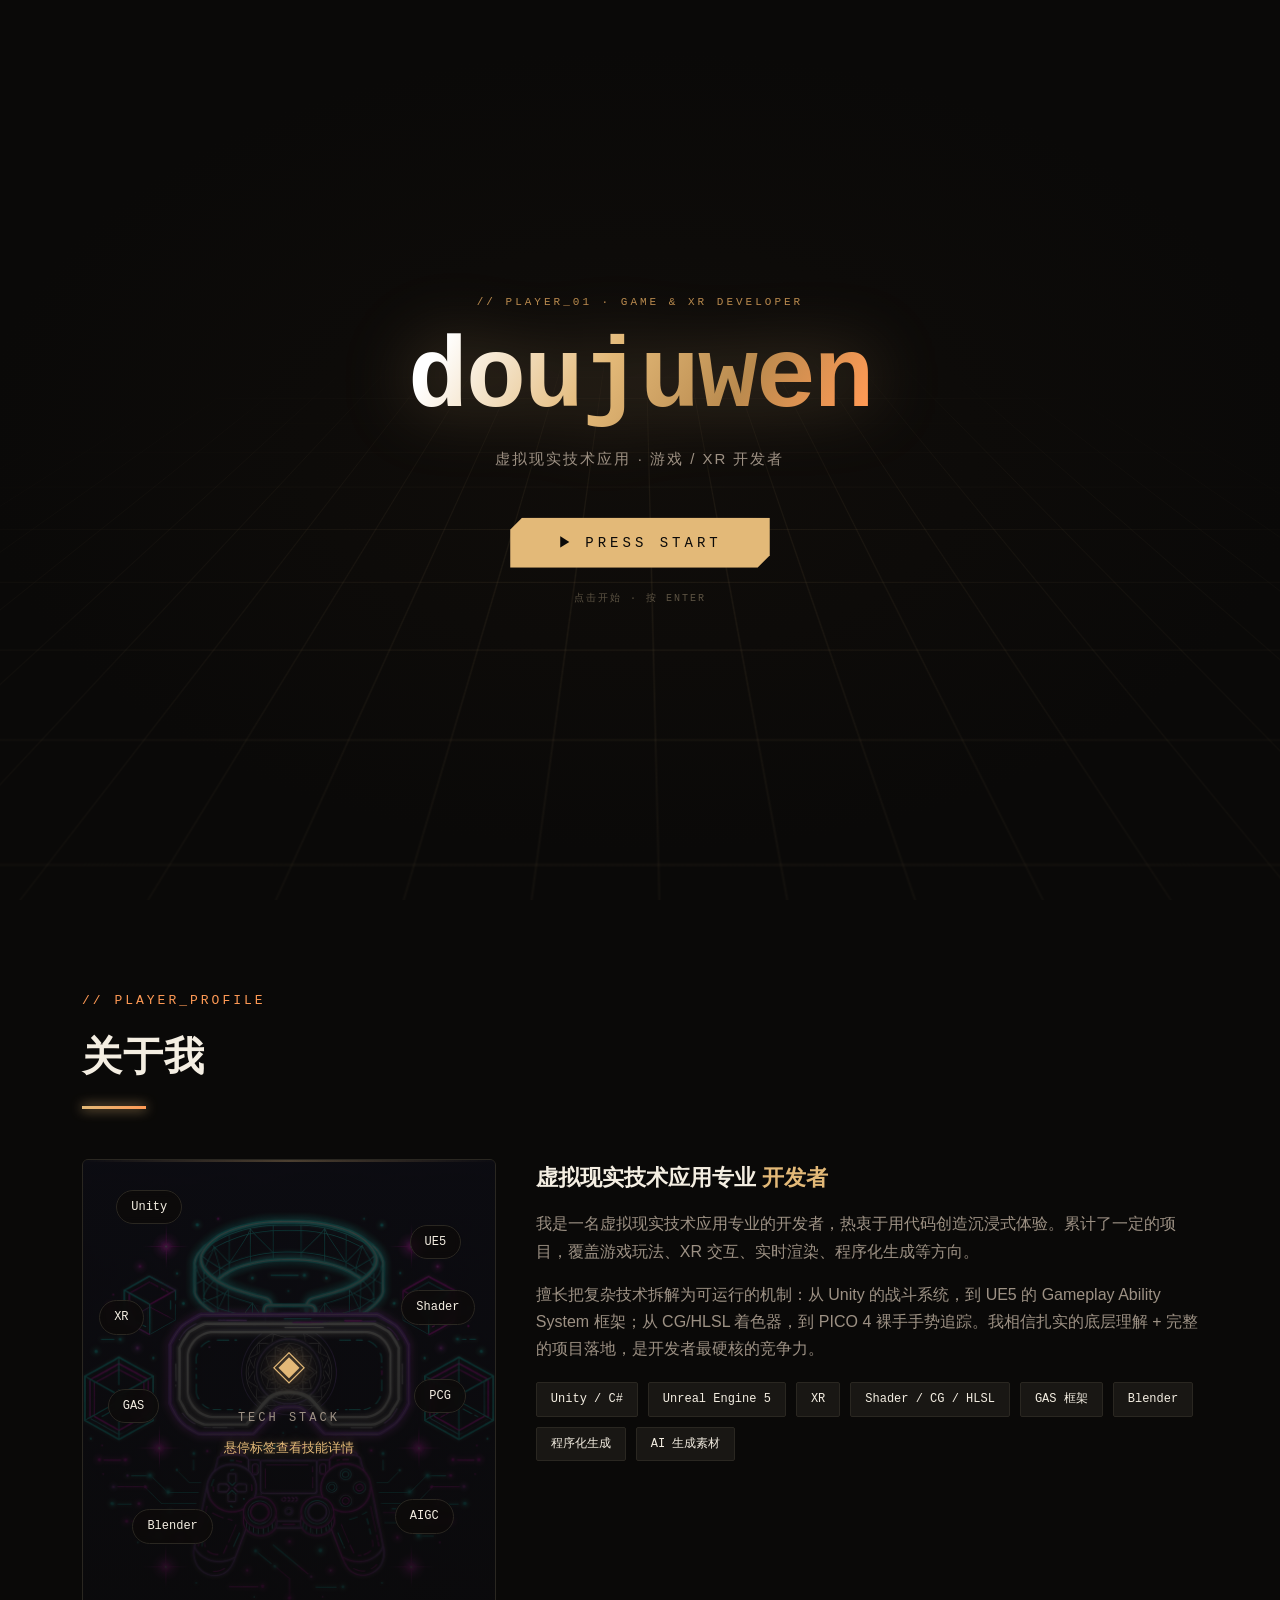
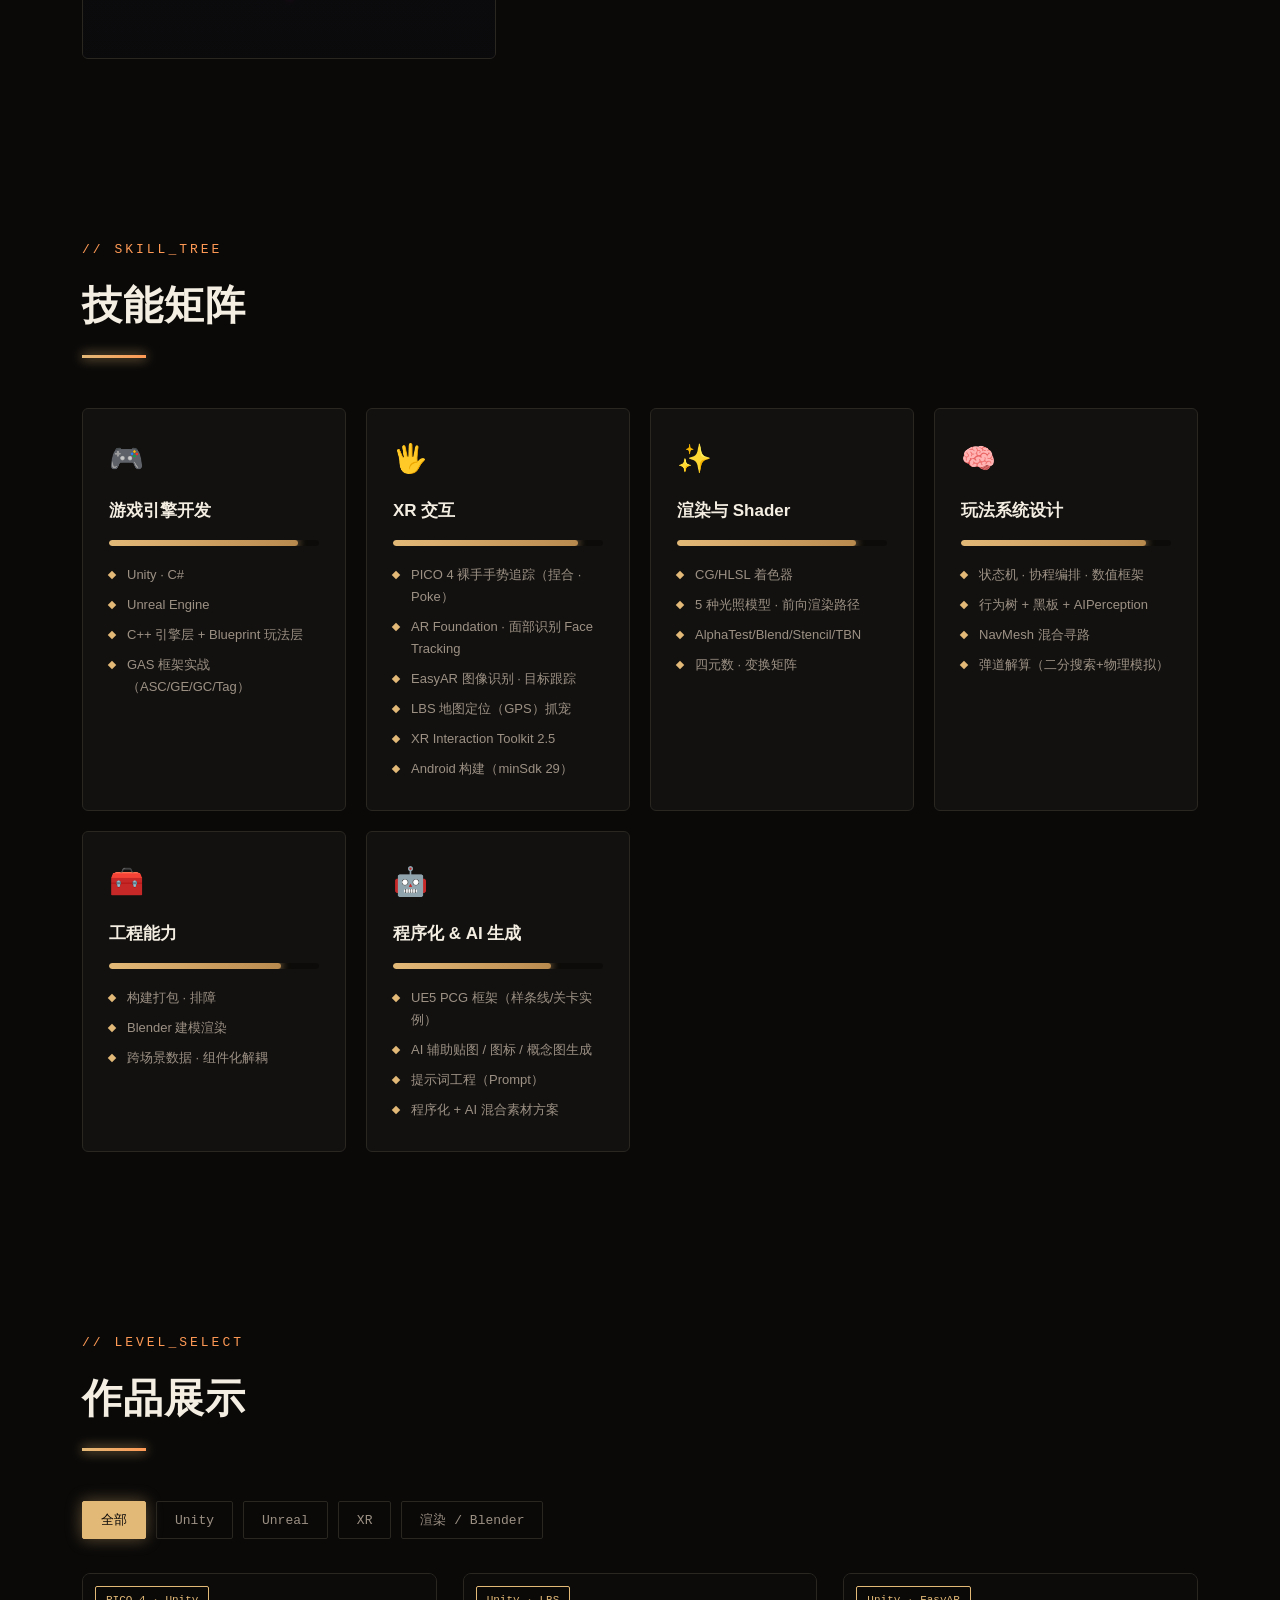
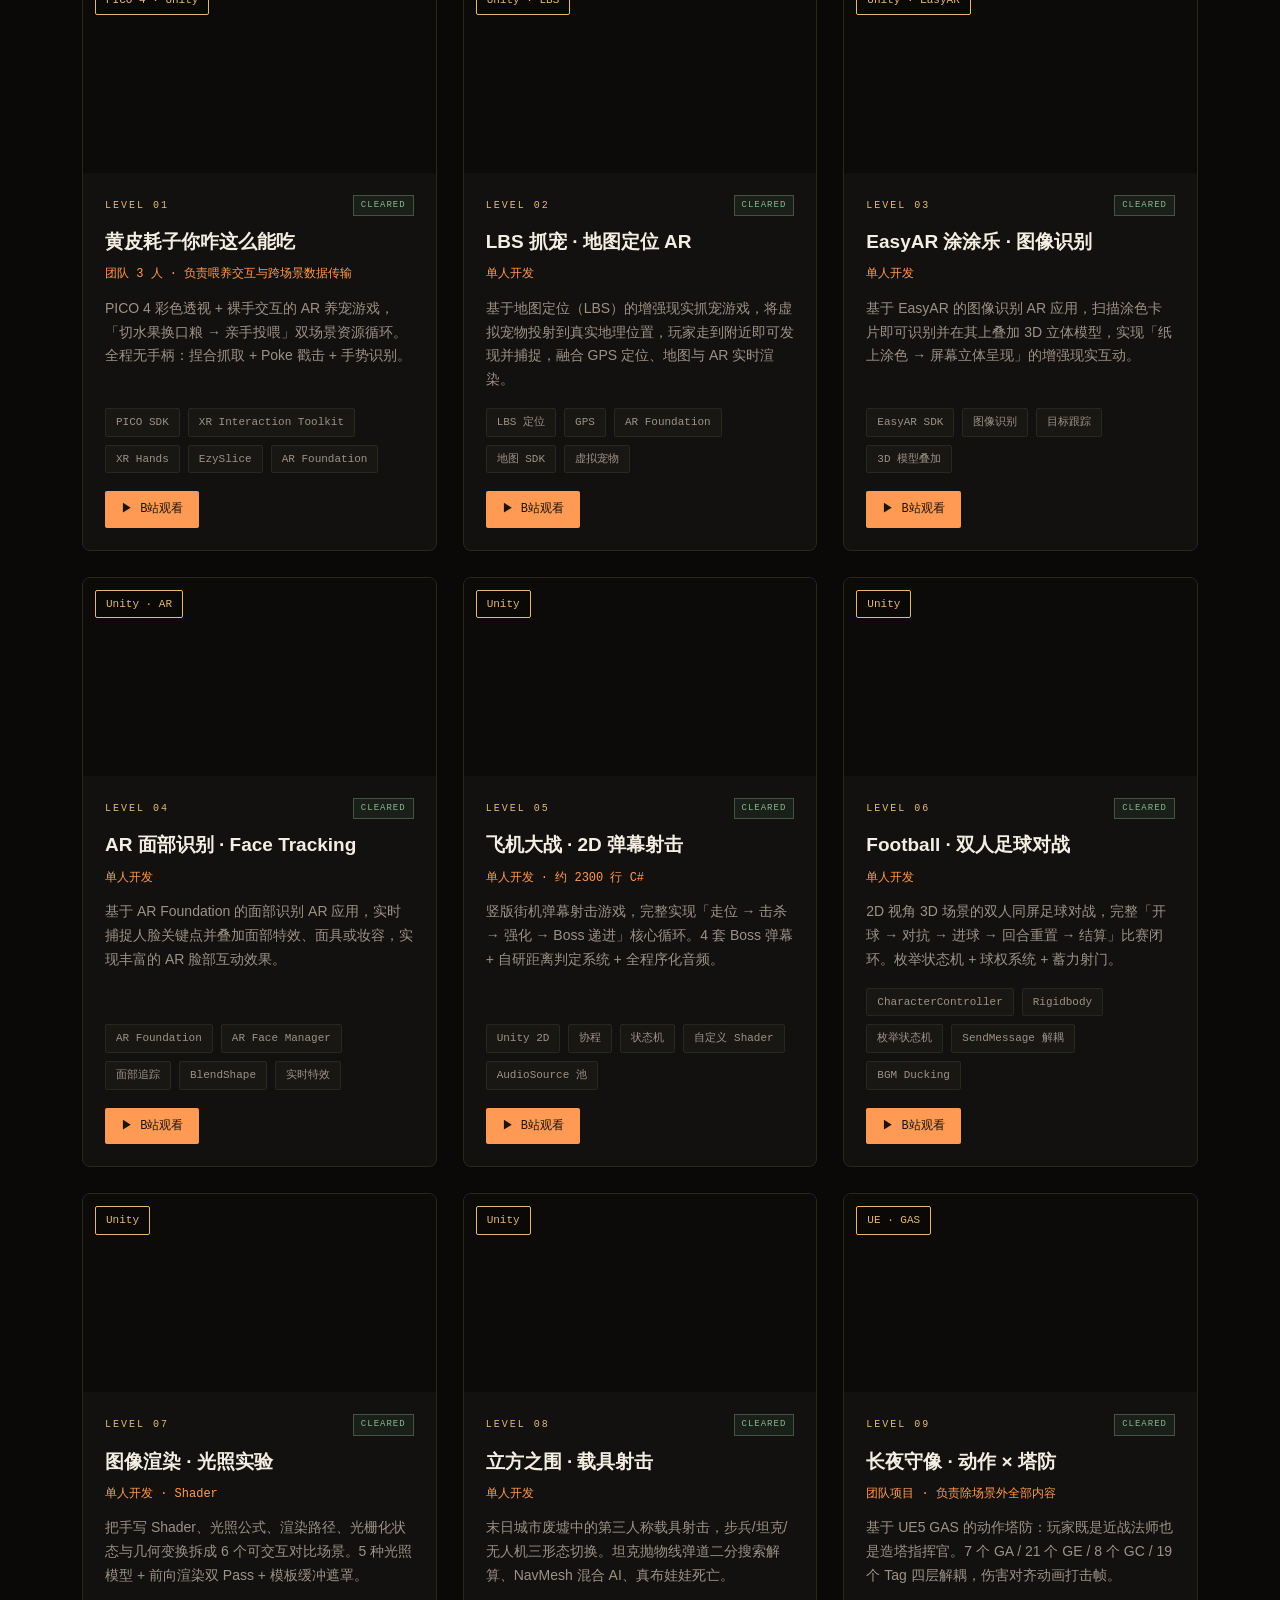
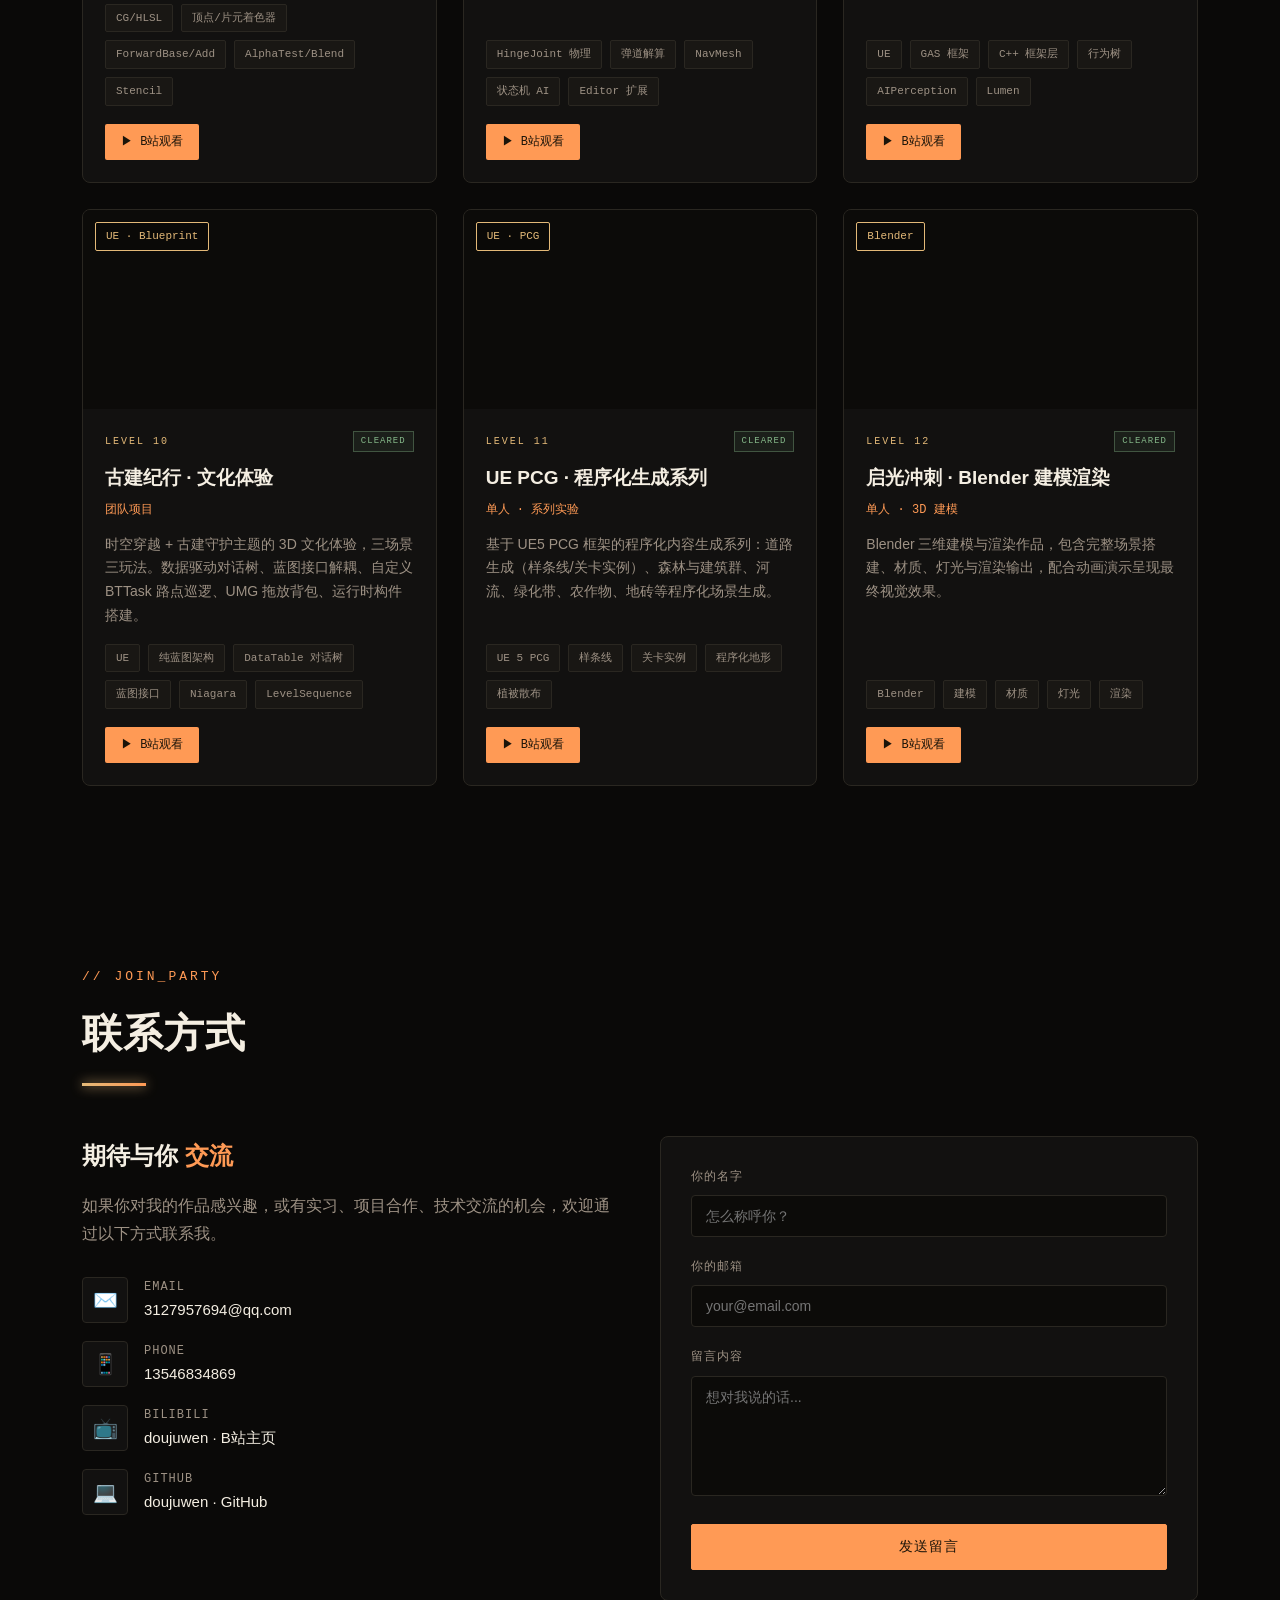
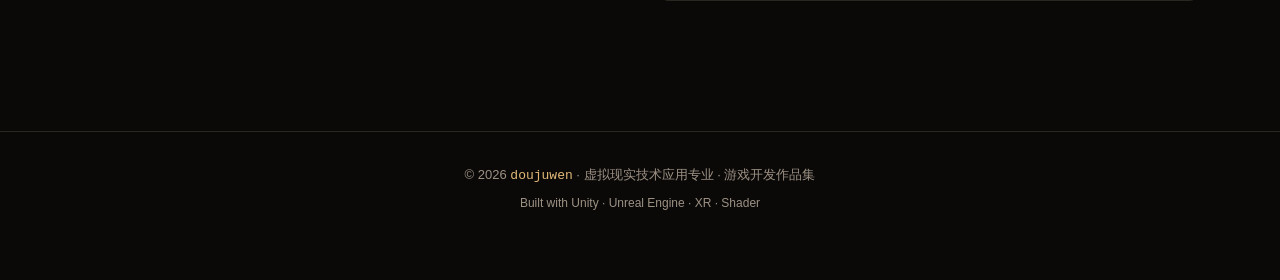
==== commit 88fd79d1: "Add files via upload" ====
--- a/index.html
+++ b/index.html
@@ -1,1017 +1,1174 @@
-<!DOCTYPE html>
-<html lang="zh-CN">
-<head>
-<meta charset="UTF-8">
-<meta name="viewport" content="width=device-width, initial-scale=1.0">
-<title>doujuwen 作品集 | 游戏开发 · AR · 虚拟现实</title>
-<meta name="description" content="doujuwen 的个人作品集：虚拟现实技术应用专业开发者，专注 Unity、Unreal Engine、XR 交互、Shader 渲染、Blender 与程序化生成，共 12 个完整项目。">
-<meta name="author" content="doujuwen">
-<meta name="theme-color" content="#05060a">
-<!-- Open Graph（微信/QQ/微博分享卡片） -->
-<meta property="og:type" content="website">
-<meta property="og:title" content="doujuwen 作品集 | 游戏开发 · AR · 虚拟现实">
-<meta property="og:description" content="Unity、Unreal Engine、XR、Shader、Blender 等 12 个完整项目展示">
-<meta property="og:url" content="https://doujuwen.me/">
-<meta property="og:image" content="https://doujuwen.me/images/cyber-bg.png">
-<meta property="og:site_name" content="doujuwen 作品集">
-<!-- Twitter Card -->
-<meta name="twitter:card" content="summary_large_image">
-<meta name="twitter:title" content="doujuwen 作品集 | 游戏开发 · XR · 虚拟现实">
-<meta name="twitter:description" content="Unity、Unreal Engine、XR、Shader、Blender 等 12 个完整项目展示">
-<meta name="twitter:image" content="https://doujuwen.me/images/cyber-bg.png">
-<link rel="icon" href="data:image/svg+xml,%3Csvg xmlns='http://www.w3.org/2000/svg' viewBox='0 0 32 32'%3E%3Crect width='32' height='32' rx='7' fill='%2305060a'/%3E%3Cpath d='M10 7v18M10 7h7a9 9 0 0 1 0 18h-7' fill='none' stroke='%2300f0ff' stroke-width='3.2' stroke-linecap='round'/%3E%3C/svg%3E">
-<style>
-:root{
-  --bg:#05060a;
-  --bg2:#0a0c14;
-  --panel:#0e1120;
-  --panel2:#141829;
-  --line:#232a45;
-  --cyan:#00f0ff;
-  --magenta:#ff2d78;
-  --purple:#b44bff;
-  --yellow:#ffd23f;
-  --green:#39ffa0;
-  --text:#e8eaf6;
-  --muted:#8b93b0;
-  --font:'Segoe UI','PingFang SC','Microsoft YaHei',sans-serif;
-  --mono:'Cascadia Code','JetBrains Mono',Consolas,monospace;
-}
-*{margin:0;padding:0;box-sizing:border-box}
-html{scroll-behavior:smooth}
-body{
-  font-family:var(--font);
-  background:var(--bg);
-  color:var(--text);
-  line-height:1.7;
-  overflow-x:hidden;
-}
-::selection{background:var(--magenta);color:#fff}
-a{color:inherit;text-decoration:none}
-
-/* 网格背景 */
-body::before{
-  content:"";
-  position:fixed;inset:0;z-index:-2;
-  background:
-    linear-gradient(rgba(0,240,255,.05) 1px,transparent 1px),
-    linear-gradient(90deg,rgba(0,240,255,.05) 1px,transparent 1px);
-  background-size:48px 48px;
-}
-body::after{
-  content:"";
-  position:fixed;inset:0;z-index:-2;
-  background:
-    radial-gradient(ellipse 60% 40% at 15% 0%,rgba(180,75,255,.15),transparent 60%),
-    radial-gradient(ellipse 50% 40% at 85% 10%,rgba(0,240,255,.12),transparent 60%),
-    radial-gradient(ellipse 70% 50% at 50% 100%,rgba(255,45,120,.08),transparent 60%);
-  pointer-events:none;
-}
-
-/* 背景互动粒子层 */
-#bgCanvas{position:fixed;inset:0;z-index:-1;pointer-events:none}
-
-/* 扫描线 */
-.scanline{
-  position:fixed;left:0;right:0;height:2px;z-index:50;
-  background:linear-gradient(90deg,transparent,var(--cyan),transparent);
-  opacity:.25;pointer-events:none;
-  animation:scan 8s linear infinite;
-}
-@keyframes scan{0%{top:-2px}100%{top:100%}}
-
-/* 导航 */
-nav{
-  position:fixed;top:0;left:0;right:0;z-index:100;
-  display:flex;align-items:center;justify-content:space-between;
-  padding:16px 32px;
-  background:rgba(5,6,10,.75);
-  backdrop-filter:blur(14px);
-  border-bottom:1px solid var(--line);
-}
-.logo{
-  font-family:var(--mono);font-weight:700;font-size:18px;letter-spacing:1px;
-  color:var(--cyan);text-shadow:0 0 12px rgba(0,240,255,.6);
-}
-.logo b{color:var(--magenta)}
-.nav-links{display:flex;gap:28px;list-style:none}
-.nav-links a{
-  font-size:14px;color:var(--muted);position:relative;transition:.2s;
-}
-.nav-links a:hover,.nav-links a.active{color:var(--cyan)}
-.nav-links a::after{
-  content:"";position:absolute;left:0;bottom:-6px;width:0;height:2px;
-  background:var(--cyan);transition:.25s;box-shadow:0 0 8px var(--cyan);
-}
-.nav-links a:hover::after,.nav-links a.active::after{width:100%}
-.nav-toggle{display:none;font-size:24px;color:var(--cyan);cursor:pointer;background:none;border:none}
-
-/* Hero */
-.hero{
-  min-height:100vh;display:flex;flex-direction:column;align-items:center;justify-content:center;
-  text-align:center;padding:120px 24px 60px;position:relative;
-}
-.hero-tag{
-  font-family:var(--mono);font-size:13px;letter-spacing:3px;color:var(--green);
-  border:1px solid rgba(57,255,160,.4);padding:6px 16px;border-radius:2px;
-  margin-bottom:28px;background:rgba(57,255,160,.05);
-}
-.hero h1{
-  font-size:clamp(34px,6vw,72px);font-weight:800;line-height:1.15;letter-spacing:1px;
-  margin-bottom:18px;
-}
-.gradient-text{
-  background:linear-gradient(120deg,var(--cyan),var(--purple),var(--magenta));
-  -webkit-background-clip:text;background-clip:text;color:transparent;
-}
-.hero p.sub{
-  max-width:640px;color:var(--muted);font-size:17px;margin-bottom:36px;
-}
-.hero-cta{display:flex;gap:16px;flex-wrap:wrap;justify-content:center}
-.btn{
-  font-family:var(--mono);font-size:14px;padding:13px 28px;cursor:pointer;
-  border:1px solid var(--cyan);color:var(--cyan);background:transparent;border-radius:2px;
-  position:relative;overflow:hidden;transition:.25s;letter-spacing:1px;
-}
-.btn:hover{background:rgba(0,240,255,.1);box-shadow:0 0 20px rgba(0,240,255,.4)}
-.btn.solid{background:var(--magenta);border-color:var(--magenta);color:#fff}
-.btn.solid:hover{background:#ff4d8d;box-shadow:0 0 24px rgba(255,45,120,.5)}
-.scroll-hint{
-  position:absolute;bottom:28px;left:50%;transform:translateX(-50%);
-  color:var(--muted);font-size:12px;font-family:var(--mono);letter-spacing:2px;
-  animation:bob 2s ease-in-out infinite;
-}
-@keyframes bob{0%,100%{transform:translate(-50%,0)}50%{transform:translate(-50%,10px)}}
-
-/* 通用 section */
-section{padding:90px 32px;max-width:1180px;margin:0 auto}
-.sec-head{margin-bottom:50px}
-.sec-head .eyebrow{
-  font-family:var(--mono);color:var(--magenta);font-size:13px;letter-spacing:3px;margin-bottom:10px;
-}
-.sec-head h2{font-size:clamp(26px,4vw,40px);font-weight:800;letter-spacing:1px}
-.sec-head .bar{
-  width:64px;height:3px;margin-top:16px;background:linear-gradient(90deg,var(--cyan),var(--magenta));
-  box-shadow:0 0 12px var(--cyan);
-}
-
-/* 关于我 */
-.about-grid{display:grid;grid-template-columns:1fr 1.6fr;gap:40px;align-items:start}
-.holo-panel{
-  position:relative;border:1px solid var(--line);border-radius:6px;
-  background:var(--panel);overflow:hidden;min-height:500px;
-}
-.holo-panel .corner{z-index:8}
-.holo-bg{
-  position:absolute;inset:-4px;background-image:url('images/cyber-bg.png');
-  background-size:cover;background-position:center;opacity:.45;
-  transition:transform .4s ease;
-}
-.holo-overlay{
-  position:absolute;inset:0;
-  background:linear-gradient(180deg,rgba(5,6,10,.5),rgba(5,6,10,.82));
-}
-.holo-scan{
-  position:absolute;left:0;right:0;height:2px;z-index:4;
-  background:linear-gradient(90deg,transparent,var(--cyan),transparent);
-  opacity:.3;animation:holoScan 5s linear infinite;
-}
-@keyframes holoScan{0%{top:-2px}100%{top:100%}}
-.holo-center{
-  position:absolute;top:50%;left:50%;transform:translate(-50%,-50%);
-  text-align:center;z-index:5;width:78%;pointer-events:none;
-}
-.holo-center-icon{
-  font-size:34px;color:var(--cyan);margin-bottom:10px;
-  text-shadow:0 0 20px rgba(0,240,255,.7);
-  animation:holoPulse 2.5s ease-in-out infinite;
-}
-@keyframes holoPulse{0%,100%{opacity:.5}50%{opacity:1}}
-.holo-center-title{
-  font-family:var(--mono);font-size:12px;color:var(--muted);
-  letter-spacing:3px;margin-bottom:10px;
-}
-.holo-center-desc{
-  font-size:13px;color:var(--cyan);min-height:40px;transition:.2s;
-  text-shadow:0 0 10px rgba(0,240,255,.4);line-height:1.5;
-}
-.holo-tags{position:absolute;inset:0;z-index:6}
-.holo-tag{
-  position:absolute;font-family:var(--mono);font-size:12px;
-  padding:6px 14px;border:1px solid var(--line);border-radius:20px;
-  color:var(--text);background:rgba(10,12,20,.72);cursor:pointer;
-  transition:.25s;backdrop-filter:blur(4px);white-space:nowrap;
-  animation:tagFloat 4s ease-in-out infinite;user-select:none;
-}
-.holo-tag:hover{
-  color:#05060a;border-color:var(--cyan);background:var(--cyan);
-  box-shadow:0 0 18px rgba(0,240,255,.6);transform:scale(1.15);z-index:10;
-  animation-play-state:paused;
-}
-@keyframes tagFloat{0%,100%{margin-top:0}50%{margin-top:-8px}}
-.corner{position:absolute;width:20px;height:20px;border:2px solid var(--cyan)}
-.corner.tl{top:-2px;left:-2px;border-right:none;border-bottom:none}
-.corner.tr{top:-2px;right:-2px;border-left:none;border-bottom:none}
-.corner.bl{bottom:-2px;left:-2px;border-right:none;border-top:none}
-.corner.br{bottom:-2px;right:-2px;border-left:none;border-top:none}
-.about-text h3{font-size:22px;margin-bottom:14px}
-.about-text h3 span{color:var(--cyan)}
-.about-text p{color:var(--muted);margin-bottom:16px}
-.about-tags{display:flex;flex-wrap:wrap;gap:10px;margin-top:20px}
-.about-tags span{
-  font-family:var(--mono);font-size:12px;padding:6px 14px;border:1px solid var(--line);
-  border-radius:2px;color:var(--text);background:var(--panel2);transition:.2s;
-}
-.about-tags span:hover{border-color:var(--cyan);color:var(--cyan)}
-
-/* 技能矩阵 */
-.skill-grid{display:grid;grid-template-columns:repeat(auto-fit,minmax(240px,1fr));gap:20px}
-.skill-card{
-  background:var(--panel);border:1px solid var(--line);border-radius:6px;padding:26px;
-  transition:.25s;position:relative;overflow:hidden;
-}
-.skill-card:hover{transform:translateY(-4px);border-color:var(--cyan);box-shadow:0 8px 30px rgba(0,240,255,.12)}
-.skill-card .icon{font-size:28px;margin-bottom:14px}
-.skill-card h4{font-size:17px;margin-bottom:12px}
-.skill-card .skill-bar{
-  height:6px;background:var(--bg2);border-radius:3px;margin:14px 0;overflow:hidden;
-}
-.skill-card .skill-bar i{
-  display:block;height:100%;border-radius:3px;
-  background:linear-gradient(90deg,var(--cyan),var(--purple));
-  box-shadow:0 0 10px var(--cyan);
-}
-.skill-card ul{list-style:none}
-.skill-card li{color:var(--muted);font-size:13px;padding:4px 0;position:relative;padding-left:18px}
-.skill-card li::before{
-  content:"";position:absolute;left:0;top:12px;width:6px;height:6px;
-  background:var(--cyan);transform:rotate(45deg);
-}
-
-/* 作品展示 */
-.filter-bar{display:flex;flex-wrap:wrap;gap:10px;margin-bottom:34px}
-.filter-btn{
-  font-family:var(--mono);font-size:13px;padding:9px 18px;cursor:pointer;
-  background:transparent;border:1px solid var(--line);color:var(--muted);border-radius:2px;transition:.2s;
-}
-.filter-btn:hover{color:var(--cyan);border-color:var(--cyan)}
-.filter-btn.active{background:var(--cyan);color:#05060a;border-color:var(--cyan);box-shadow:0 0 16px rgba(0,240,255,.4)}
-.projects-grid{display:grid;grid-template-columns:repeat(auto-fill,minmax(340px,1fr));gap:26px}
-.project-card{
-  background:var(--panel);border:1px solid var(--line);border-radius:8px;overflow:hidden;
-  transition:.25s;display:flex;flex-direction:column;
-}
-.project-card:hover{transform:translateY(-6px);border-color:var(--cyan);box-shadow:0 12px 40px rgba(0,0,0,.5),0 0 24px rgba(0,240,255,.15)}
-.project-media{
-  position:relative;aspect-ratio:16/9;background:var(--bg2);
-  display:flex;align-items:center;justify-content:center;overflow:hidden;
-}
-.project-media video{width:100%;height:100%;object-fit:contain;background:#000}
-.project-media iframe{width:100%;height:100%;border:none;display:block}
-.project-media .placeholder{
-  display:flex;flex-direction:column;align-items:center;gap:10px;color:var(--muted);
-}
-.project-media .placeholder .pl-icon{font-size:40px;color:var(--cyan);opacity:.6}
-.project-media .placeholder span{font-family:var(--mono);font-size:12px;letter-spacing:2px}
-.project-media .engine-badge{
-  position:absolute;top:12px;left:12px;font-family:var(--mono);font-size:11px;
-  padding:4px 10px;background:rgba(5,6,10,.85);border:1px solid var(--cyan);color:var(--cyan);border-radius:2px;
-}
-.project-body{padding:22px;display:flex;flex-direction:column;flex:1}
-.project-body h3{font-size:19px;margin-bottom:6px}
-.project-body .role{font-size:12px;color:var(--magenta);font-family:var(--mono);margin-bottom:12px}
-.project-body .desc{color:var(--muted);font-size:14px;margin-bottom:16px;flex:1}
-.project-body .tech{display:flex;flex-wrap:wrap;gap:8px;margin-bottom:18px}
-.project-body .tech span{
-  font-family:var(--mono);font-size:11px;padding:4px 10px;border-radius:2px;
-  background:var(--panel2);border:1px solid var(--line);color:var(--muted);
-}
-.project-links{display:flex;gap:12px}
-.project-links a{
-  font-family:var(--mono);font-size:12px;padding:8px 16px;border-radius:2px;transition:.2s;
-}
-.link-bili{background:var(--magenta);color:#fff}
-.link-bili:hover{background:#ff4d8d;box-shadow:0 0 14px rgba(255,45,120,.5)}
-.link-local{background:transparent;border:1px solid var(--cyan);color:var(--cyan)}
-.link-local:hover{background:rgba(0,240,255,.1)}
-
-/* 联系方式 */
-.contact-wrap{display:grid;grid-template-columns:1fr 1fr;gap:40px}
-.contact-info h3{font-size:24px;margin-bottom:16px}
-.contact-info h3 span{color:var(--magenta)}
-.contact-info p{color:var(--muted);margin-bottom:30px}
-.contact-list{list-style:none;display:flex;flex-direction:column;gap:18px}
-.contact-list li{display:flex;align-items:center;gap:16px}
-.contact-list .c-icon{
-  width:46px;height:46px;border:1px solid var(--line);border-radius:4px;flex-shrink:0;
-  display:flex;align-items:center;justify-content:center;font-size:20px;background:var(--panel);
-}
-.contact-list .c-label{font-family:var(--mono);font-size:12px;color:var(--muted);letter-spacing:1px}
-.contact-list .c-value{font-size:15px;color:var(--text)}
-.contact-list a:hover .c-value{color:var(--cyan)}
-.contact-form{
-  background:var(--panel);border:1px solid var(--line);border-radius:8px;padding:30px;
-}
-.contact-form label{display:block;font-family:var(--mono);font-size:12px;color:var(--muted);margin-bottom:8px;letter-spacing:1px}
-.contact-form input,.contact-form textarea{
-  width:100%;background:var(--bg2);border:1px solid var(--line);border-radius:4px;
-  color:var(--text);padding:12px 14px;font-family:var(--font);font-size:14px;margin-bottom:20px;transition:.2s;
-}
-.contact-form input:focus,.contact-form textarea:focus{outline:none;border-color:var(--cyan);box-shadow:0 0 10px rgba(0,240,255,.2)}
-.contact-form textarea{resize:vertical;min-height:120px}
-.contact-form .btn{width:100%}
-
-/* Footer */
-footer{
-  border-top:1px solid var(--line);padding:32px;text-align:center;
-  color:var(--muted);font-size:13px;margin-top:40px;
-}
-footer .mono{font-family:var(--mono);color:var(--cyan)}
-
-/* 视频弹窗 */
-.video-modal{
-  position:fixed;inset:0;z-index:200;display:none;
-  align-items:center;justify-content:center;
-  background:rgba(0,0,0,.85);backdrop-filter:blur(6px);padding:20px;
-}
-.video-modal.show{display:flex}
-.video-modal-inner{
-  position:relative;width:min(960px,94vw);aspect-ratio:16/9;
-  background:#000;border:1px solid var(--cyan);border-radius:6px;
-  box-shadow:0 0 40px rgba(0,240,255,.3);
-}
-.video-modal-inner iframe{width:100%;height:100%;border:none;border-radius:6px;display:block}
-.video-modal-close{
-  position:absolute;top:-16px;right:-16px;width:36px;height:36px;border-radius:50%;
-  background:var(--magenta);color:#fff;border:none;font-size:20px;cursor:pointer;
-  display:flex;align-items:center;justify-content:center;z-index:10;line-height:1;
-  box-shadow:0 0 14px rgba(255,45,120,.5);
-}
-.video-modal-close:hover{background:#ff4d8d}
-
-/* 滚动淡入动画 */
-.reveal{opacity:0;transform:translateY(24px);transition:opacity .6s ease, transform .6s ease}
-.reveal.visible{opacity:1;transform:none}
-
-/* 返回顶部按钮 */
-.back-top{
-  position:fixed;right:24px;bottom:24px;z-index:90;
-  width:44px;height:44px;border-radius:4px;
-  border:1px solid var(--cyan);background:rgba(5,6,10,.7);
-  color:var(--cyan);font-size:20px;cursor:pointer;
-  display:flex;align-items:center;justify-content:center;
-  opacity:0;visibility:hidden;transform:translateY(12px);
-  transition:.25s;backdrop-filter:blur(8px);
-}
-.back-top.show{opacity:1;visibility:visible;transform:none}
-.back-top:hover{background:var(--cyan);color:#05060a;box-shadow:0 0 16px rgba(0,240,255,.5)}
-
-/* 响应式 */
-@media(max-width:768px){
-  nav{padding:14px 20px}
-  .nav-links{
-    position:fixed;top:60px;left:0;right:0;flex-direction:column;gap:0;
-    background:rgba(5,6,10,.97);border-bottom:1px solid var(--line);padding:10px 0;
-    display:none;
-  }
-  .nav-links.open{display:flex}
-  .nav-links li{padding:14px 24px}
-  .nav-toggle{display:block}
-  .about-grid,.contact-wrap{grid-template-columns:1fr}
-  section{padding:70px 20px}
-  .projects-grid{grid-template-columns:1fr}
-}
-</style>
-</head>
-<body>
-<div class="scanline"></div>
-<canvas id="bgCanvas"></canvas>
-
-<nav>
-  <div class="logo">doujuwen <span style="color:var(--muted);font-weight:400;font-size:13px">作品集</span></div>
-  <button class="nav-toggle" onclick="document.querySelector('.nav-links').classList.toggle('open')">☰</button>
-  <ul class="nav-links">
-    <li><a href="#home" class="active">首页</a></li>
-    <li><a href="#about">关于我</a></li>
-    <li><a href="#skills">技能</a></li>
-    <li><a href="#projects">作品</a></li>
-    <li><a href="#contact">联系</a></li>
-  </ul>
-</nav>
-
-<section id="home" class="hero">
-  <div class="hero-tag">VIRTUAL REALITY · GAME DEV · XR</div>
-  <h1>虚拟现实技术应用<br><span class="gradient-text">游戏开发作品集</span></h1>
-  <p class="sub">专注于 Unity / Unreal Engine 游戏开发、AR 与虚拟现实交互、手写 Shader 渲染、程序化生成与 3D 建模。从玩法设计到引擎底层，从裸手交互到光线追踪，用代码构建沉浸式世界。</p>
-  <div class="hero-cta">
-    <a href="#projects" class="btn solid">查看作品</a>
-    <a href="#about" class="btn">了解我</a>
-  </div>
-  <div class="scroll-hint">▼ SCROLL</div>
-</section>
-
-<section id="about">
-  <div class="sec-head">
-    <div class="eyebrow">ABOUT ME</div>
-    <h2>关于我</h2>
-    <div class="bar"></div>
-  </div>
-  <div class="about-grid">
-    <div class="holo-panel" id="holoPanel">
-      <div class="corner tl"></div><div class="corner tr"></div>
-      <div class="corner bl"></div><div class="corner br"></div>
-      <div class="holo-bg"></div>
-      <div class="holo-overlay"></div>
-      <div class="holo-scan"></div>
-      <div class="holo-center">
-        <div class="holo-center-icon">◈</div>
-        <div class="holo-center-title">TECH STACK</div>
-        <div class="holo-center-desc" id="holoDesc">悬停标签查看技能详情</div>
-      </div>
-      <div class="holo-tags">
-        <span class="holo-tag" style="top:6%;left:8%;animation-delay:0s" data-desc="8 个完整项目 · C# 玩法开发">Unity</span>
-        <span class="holo-tag" style="top:13%;right:8%;animation-delay:.3s" data-desc="GAS 框架 · C++ 引擎层 + Blueprint">UE5</span>
-        <span class="holo-tag" style="top:28%;left:4%;animation-delay:.6s" data-desc="PICO 4 裸手交互 · XR 交互工具包">XR</span>
-        <span class="holo-tag" style="top:26%;right:5%;animation-delay:.9s" data-desc="CG/HLSL 着色器">Shader</span>
-        <span class="holo-tag" style="top:46%;left:6%;animation-delay:1.2s" data-desc="Gameplay Ability System 技能框架">GAS</span>
-        <span class="holo-tag" style="top:44%;right:7%;animation-delay:1.5s" data-desc="程序化内容生成 · 样条线 / 关卡实例">PCG</span>
-        <span class="holo-tag" style="top:70%;left:12%;animation-delay:1.8s" data-desc="三维建模 · 材质 · 灯光渲染">Blender</span>
-        <span class="holo-tag" style="top:68%;right:10%;animation-delay:2.1s" data-desc="AI 辅助生成贴图 / 图标 / 概念图">AIGC</span>
-      </div>
-    </div>
-    <div class="about-text">
-      <h3>虚拟现实技术应用专业 <span>开发者</span></h3>
-      <p>我是一名虚拟现实技术应用专业的开发者，热衷于用代码创造沉浸式体验。累计了一定的项目，覆盖游戏玩法、XR 交互、实时渲染、程序化生成等方向。</p>
-      <p>擅长把复杂技术拆解为可运行的机制：从 Unity 的战斗系统，到 UE5 的 Gameplay Ability System 框架；从 CG/HLSL 着色器，到 PICO 4 裸手手势追踪。我相信扎实的底层理解 + 完整的项目落地，是开发者最硬核的竞争力。</p>
-      <div class="about-tags">
-        <span>Unity / C#</span>
-        <span>Unreal Engine 5</span>
-        <span>XR</span>
-        <span>Shader / CG / HLSL</span>
-        <span>GAS 框架</span>
-        <span>Blender</span>
-        <span>程序化生成</span>
-        <span>AI 生成素材</span>
-      </div>
-    </div>
-  </div>
-</section>
-
-<section id="skills">
-  <div class="sec-head">
-    <div class="eyebrow">SKILLS</div>
-    <h2>技能矩阵</h2>
-    <div class="bar"></div>
-  </div>
-  <div class="skill-grid">
-    <div class="skill-card">
-      <div class="icon">🎮</div>
-      <h4>游戏引擎开发</h4>
-      <div class="skill-bar"><i style="width:90%"></i></div>
-      <ul>
-        <li>Unity · C#</li>
-        <li>Unreal Engine</li>
-        <li>C++ 引擎层 + Blueprint 玩法层</li>
-        <li>GAS 框架实战（ASC/GE/GC/Tag）</li>
-      </ul>
-    </div>
-    <div class="skill-card">
-      <div class="icon">🖐️</div>
-      <h4>XR 交互</h4>
-      <div class="skill-bar"><i style="width:88%"></i></div>
-      <ul>
-        <li>PICO 4 裸手手势追踪（捏合 · Poke）</li>
-        <li>AR Foundation · 面部识别 Face Tracking</li>
-        <li>EasyAR 图像识别 · 目标跟踪</li>
-        <li>LBS 地图定位（GPS）抓宠</li>
-        <li>XR Interaction Toolkit 2.5</li>
-        <li>Android 构建（minSdk 29）</li>
-      </ul>
-    </div>
-    <div class="skill-card">
-      <div class="icon">✨</div>
-      <h4>渲染与 Shader</h4>
-      <div class="skill-bar"><i style="width:85%"></i></div>
-      <ul>
-        <li>CG/HLSL 着色器</li>
-        <li>5 种光照模型 · 前向渲染路径</li>
-        <li>AlphaTest/Blend/Stencil/TBN</li>
-        <li>四元数 · 变换矩阵</li>
-      </ul>
-    </div>
-    <div class="skill-card">
-      <div class="icon">🧠</div>
-      <h4>玩法系统设计</h4>
-      <div class="skill-bar"><i style="width:88%"></i></div>
-      <ul>
-        <li>状态机 · 协程编排 · 数值框架</li>
-        <li>行为树 + 黑板 + AIPerception</li>
-        <li>NavMesh 混合寻路</li>
-        <li>弹道解算（二分搜索+物理模拟）</li>
-      </ul>
-    </div>
-    <div class="skill-card">
-      <div class="icon">🧰</div>
-      <h4>工程能力</h4>
-      <div class="skill-bar"><i style="width:82%"></i></div>
-      <ul>
-        <li>构建打包 · 排障</li>
-        <li>Blender 建模渲染</li>
-        <li>跨场景数据 · 组件化解耦</li>
-      </ul>
-    </div>
-    <div class="skill-card">
-      <div class="icon">🤖</div>
-      <h4>程序化 & AI 生成</h4>
-      <div class="skill-bar"><i style="width:75%"></i></div>
-      <ul>
-        <li>UE5 PCG 框架（样条线/关卡实例）</li>
-        <li>AI 辅助贴图 / 图标 / 概念图生成</li>
-        <li>提示词工程（Prompt）</li>
-        <li>程序化 + AI 混合素材方案</li>
-      </ul>
-    </div>
-  </div>
-</section>
-
-<section id="projects">
-  <div class="sec-head">
-    <div class="eyebrow">PROJECTS</div>
-    <h2>作品展示</h2>
-    <div class="bar"></div>
-  </div>
-  <div class="filter-bar">
-    <button class="filter-btn active" data-filter="all">全部</button>
-    <button class="filter-btn" data-filter="unity">Unity</button>
-    <button class="filter-btn" data-filter="ue">Unreal</button>
-    <button class="filter-btn" data-filter="ar">XR</button>
-    <button class="filter-btn" data-filter="render">渲染 / Blender</button>
-  </div>
-  <div class="projects-grid" id="projectsGrid">
-
-    <div class="project-card" data-category="ar">
-      <div class="project-media">
-        <span class="engine-badge">PICO 4 · Unity</span>
-        <iframe src="https://player.bilibili.com/player.html?bvid=BV1wM4A6UEQ6&autoplay=0&danmaku=0" allowfullscreen loading="lazy"></iframe>
-      </div>
-      <div class="project-body">
-        <h3>黄皮耗子你咋这么能吃</h3>
-        <div class="role">团队 3 人 · 负责喂养交互与跨场景数据传输</div>
-        <p class="desc">PICO 4 彩色透视 + 裸手交互的 AR 养宠游戏，「切水果换口粮 → 亲手投喂」双场景资源循环。全程无手柄：捏合抓取 + Poke 戳击 + 手势识别。</p>
-        <div class="tech">
-          <span>PICO SDK</span><span>XR Interaction Toolkit</span><span>XR Hands</span><span>EzySlice</span><span>AR Foundation</span>
-        </div>
-        <div class="project-links">
-          <a class="link-bili" href="https://www.bilibili.com/video/BV1wM4A6UEQ6" data-bvid="BV1wM4A6UEQ6">▶ B站观看</a>
-        </div>
-      </div>
-    </div>
-
-    <div class="project-card" data-category="ar">
-      <div class="project-media">
-        <span class="engine-badge">Unity · LBS</span>
-        <iframe src="https://player.bilibili.com/player.html?bvid=BV1mR436EEEJ&autoplay=0&danmaku=0" allowfullscreen loading="lazy"></iframe>
-      </div>
-      <div class="project-body">
-        <h3>LBS 抓宠 · 地图定位 AR</h3>
-        <div class="role">单人开发</div>
-        <p class="desc">基于地图定位（LBS）的增强现实抓宠游戏，将虚拟宠物投射到真实地理位置，玩家走到附近即可发现并捕捉，融合 GPS 定位、地图与 AR 实时渲染。</p>
-        <div class="tech">
-          <span>LBS 定位</span><span>GPS</span><span>AR Foundation</span><span>地图 SDK</span><span>虚拟宠物</span>
-        </div>
-        <div class="project-links">
-          <a class="link-bili" href="https://www.bilibili.com/video/BV1mR436EEEJ" data-bvid="BV1mR436EEEJ">▶ B站观看</a>
-        </div>
-      </div>
-    </div>
-
-    <div class="project-card" data-category="ar">
-      <div class="project-media">
-        <span class="engine-badge">Unity · EasyAR</span>
-        <iframe src="https://player.bilibili.com/player.html?bvid=BV1mR436EELs&autoplay=0&danmaku=0" allowfullscreen loading="lazy"></iframe>
-      </div>
-      <div class="project-body">
-        <h3>EasyAR 涂涂乐 · 图像识别</h3>
-        <div class="role">单人开发</div>
-        <p class="desc">基于 EasyAR 的图像识别 AR 应用，扫描涂色卡片即可识别并在其上叠加 3D 立体模型，实现「纸上涂色 → 屏幕立体呈现」的增强现实互动。</p>
-        <div class="tech">
-          <span>EasyAR SDK</span><span>图像识别</span><span>目标跟踪</span><span>3D 模型叠加</span>
-        </div>
-        <div class="project-links">
-          <a class="link-bili" href="https://www.bilibili.com/video/BV1mR436EELs" data-bvid="BV1mR436EELs">▶ B站观看</a>
-        </div>
-      </div>
-    </div>
-
-    <div class="project-card" data-category="ar">
-      <div class="project-media">
-        <span class="engine-badge">Unity · AR</span>
-        <iframe src="https://player.bilibili.com/player.html?bvid=BV1Cw4G6CEfj&autoplay=0&danmaku=0" allowfullscreen loading="lazy"></iframe>
-      </div>
-      <div class="project-body">
-        <h3>AR 面部识别 · Face Tracking</h3>
-        <div class="role">单人开发</div>
-        <p class="desc">基于 AR Foundation 的面部识别 AR 应用，实时捕捉人脸关键点并叠加面部特效、面具或妆容，实现丰富的 AR 脸部互动效果。</p>
-        <div class="tech">
-          <span>AR Foundation</span><span>AR Face Manager</span><span>面部追踪</span><span>BlendShape</span><span>实时特效</span>
-        </div>
-        <div class="project-links">
-          <a class="link-bili" href="https://www.bilibili.com/video/BV1Cw4G6CEfj" data-bvid="BV1Cw4G6CEfj">▶ B站观看</a>
-        </div>
-      </div>
-    </div>
-
-    <div class="project-card" data-category="unity">
-      <div class="project-media">
-        <span class="engine-badge">Unity</span>
-        <iframe src="https://player.bilibili.com/player.html?bvid=BV1wM4A6UEDg&autoplay=0&danmaku=0" allowfullscreen loading="lazy"></iframe>
-      </div>
-      <div class="project-body">
-        <h3>飞机大战 · 2D 弹幕射击</h3>
-        <div class="role">单人开发 · 约 2300 行 C#</div>
-        <p class="desc">竖版街机弹幕射击游戏，完整实现「走位 → 击杀 → 强化 → Boss 递进」核心循环。4 套 Boss 弹幕 + 自研距离判定系统 + 全程序化音频。</p>
-        <div class="tech">
-          <span>Unity 2D</span><span>协程</span><span>状态机</span><span>自定义 Shader</span><span>AudioSource 池</span>
-        </div>
-        <div class="project-links">
-          <a class="link-bili" href="https://www.bilibili.com/video/BV1wM4A6UEDg" data-bvid="BV1wM4A6UEDg">▶ B站观看</a>
-        </div>
-      </div>
-    </div>
-
-    <div class="project-card" data-category="unity">
-      <div class="project-media">
-        <span class="engine-badge">Unity</span>
-        <iframe src="https://player.bilibili.com/player.html?bvid=BV1wM4A6SEBM&autoplay=0&danmaku=0" allowfullscreen loading="lazy"></iframe>
-      </div>
-      <div class="project-body">
-        <h3>Football · 双人足球对战</h3>
-        <div class="role">单人开发</div>
-        <p class="desc">2D 视角 3D 场景的双人同屏足球对战，完整「开球 → 对抗 → 进球 → 回合重置 → 结算」比赛闭环。枚举状态机 + 球权系统 + 蓄力射门。</p>
-        <div class="tech">
-          <span>CharacterController</span><span>Rigidbody</span><span>枚举状态机</span><span>SendMessage 解耦</span><span>BGM Ducking</span>
-        </div>
-        <div class="project-links">
-          <a class="link-bili" href="https://www.bilibili.com/video/BV1wM4A6SEBM" data-bvid="BV1wM4A6SEBM">▶ B站观看</a>
-        </div>
-      </div>
-    </div>
-
-    <div class="project-card" data-category="render">
-      <div class="project-media">
-        <span class="engine-badge">Unity</span>
-        <iframe src="https://player.bilibili.com/player.html?bvid=BV1cg4A67E9y&autoplay=0&danmaku=0" allowfullscreen loading="lazy"></iframe>
-      </div>
-      <div class="project-body">
-        <h3>图像渲染 · 光照实验</h3>
-        <div class="role">单人开发 · Shader</div>
-        <p class="desc">把手写 Shader、光照公式、渲染路径、光栅化状态与几何变换拆成 6 个可交互对比场景。5 种光照模型 + 前向渲染双 Pass + 模板缓冲遮罩。</p>
-        <div class="tech">
-          <span>CG/HLSL</span><span>顶点/片元着色器</span><span>ForwardBase/Add</span><span>AlphaTest/Blend</span><span>Stencil</span>
-        </div>
-        <div class="project-links">
-          <a class="link-bili" href="https://www.bilibili.com/video/BV1cg4A67E9y" data-bvid="BV1cg4A67E9y">▶ B站观看</a>
-        </div>
-      </div>
-    </div>
-
-    <div class="project-card" data-category="unity">
-      <div class="project-media">
-        <span class="engine-badge">Unity</span>
-        <iframe src="https://player.bilibili.com/player.html?bvid=BV1wg4A67EuG&autoplay=0&danmaku=0" allowfullscreen loading="lazy"></iframe>
-      </div>
-      <div class="project-body">
-        <h3>立方之围 · 载具射击</h3>
-        <div class="role">单人开发</div>
-        <p class="desc">末日城市废墟中的第三人称载具射击，步兵/坦克/无人机三形态切换。坦克抛物线弹道二分搜索解算、NavMesh 混合 AI、真布娃娃死亡。</p>
-        <div class="tech">
-          <span>HingeJoint 物理</span><span>弹道解算</span><span>NavMesh</span><span>状态机 AI</span><span>Editor 扩展</span>
-        </div>
-        <div class="project-links">
-          <a class="link-bili" href="https://www.bilibili.com/video/BV1wg4A67EuG" data-bvid="BV1wg4A67EuG">▶ B站观看</a>
-        </div>
-      </div>
-    </div>
-
-    <div class="project-card" data-category="ue">
-      <div class="project-media">
-        <span class="engine-badge">UE · GAS</span>
-        <iframe src="https://player.bilibili.com/player.html?bvid=BV1Bv4w63Ep3&autoplay=0&danmaku=0" allowfullscreen loading="lazy"></iframe>
-      </div>
-      <div class="project-body">
-        <h3>长夜守像 · 动作 × 塔防</h3>
-        <div class="role">团队项目 · 负责除场景外全部内容</div>
-        <p class="desc">基于 UE5 GAS 的动作塔防：玩家既是近战法师也是造塔指挥官。7 个 GA / 21 个 GE / 8 个 GC / 19 个 Tag 四层解耦，伤害对齐动画打击帧。</p>
-        <div class="tech">
-          <span>UE</span><span>GAS 框架</span><span>C++ 框架层</span><span>行为树</span><span>AIPerception</span><span>Lumen</span>
-        </div>
-        <div class="project-links">
-          <a class="link-bili" href="https://www.bilibili.com/video/BV1Bv4w63Ep3" data-bvid="BV1Bv4w63Ep3">▶ B站观看</a>
-        </div>
-      </div>
-    </div>
-
-    <div class="project-card" data-category="ue">
-      <div class="project-media">
-        <span class="engine-badge">UE · Blueprint</span>
-        <iframe src="https://player.bilibili.com/player.html?bvid=BV1jz4w6BEEg&autoplay=0&danmaku=0" allowfullscreen loading="lazy"></iframe>
-      </div>
-      <div class="project-body">
-        <h3>古建纪行 · 文化体验</h3>
-        <div class="role">团队项目</div>
-        <p class="desc">时空穿越 + 古建守护主题的 3D 文化体验，三场景三玩法。数据驱动对话树、蓝图接口解耦、自定义 BTTask 路点巡逻、UMG 拖放背包、运行时构件搭建。</p>
-        <div class="tech">
-          <span>UE</span><span>纯蓝图架构</span><span>DataTable 对话树</span><span>蓝图接口</span><span>Niagara</span><span>LevelSequence</span>
-        </div>
-        <div class="project-links">
-          <a class="link-bili" href="https://www.bilibili.com/video/BV1jz4w6BEEg" data-bvid="BV1jz4w6BEEg">▶ B站观看</a>
-        </div>
-      </div>
-    </div>
-
-    <div class="project-card" data-category="ue">
-      <div class="project-media">
-        <span class="engine-badge">UE · PCG</span>
-        <iframe src="https://player.bilibili.com/player.html?bvid=BV1Ei4w66EF6&autoplay=0&danmaku=0" allowfullscreen loading="lazy"></iframe>
-      </div>
-      <div class="project-body">
-        <h3>UE PCG · 程序化生成系列</h3>
-        <div class="role">单人 · 系列实验</div>
-        <p class="desc">基于 UE5 PCG 框架的程序化内容生成系列：道路生成（样条线/关卡实例）、森林与建筑群、河流、绿化带、农作物、地砖等程序化场景生成。</p>
-        <div class="tech">
-          <span>UE 5 PCG</span><span>样条线</span><span>关卡实例</span><span>程序化地形</span><span>植被散布</span>
-        </div>
-        <div class="project-links">
-          <a class="link-bili" href="https://www.bilibili.com/video/BV1Ei4w66EF6" data-bvid="BV1Ei4w66EF6">▶ B站观看</a>
-        </div>
-      </div>
-    </div>
-
-    <div class="project-card" data-category="render">
-      <div class="project-media">
-        <span class="engine-badge">Blender</span>
-        <iframe src="https://player.bilibili.com/player.html?bvid=BV1iz4w6BE6m&autoplay=0&danmaku=0" allowfullscreen loading="lazy"></iframe>
-      </div>
-      <div class="project-body">
-        <h3>启光冲刺 · Blender 建模渲染</h3>
-        <div class="role">单人 · 3D 建模</div>
-        <p class="desc">Blender 三维建模与渲染作品，包含完整场景搭建、材质、灯光与渲染输出，配合动画演示呈现最终视觉效果。</p>
-        <div class="tech">
-          <span>Blender</span><span>建模</span><span>材质</span><span>灯光</span><span>渲染</span>
-        </div>
-        <div class="project-links">
-          <a class="link-bili" href="https://www.bilibili.com/video/BV1iz4w6BE6m" data-bvid="BV1iz4w6BE6m">▶ B站观看</a>
-        </div>
-      </div>
-    </div>
-
-  </div>
-</section>
-
-<section id="contact">
-  <div class="sec-head">
-    <div class="eyebrow">CONTACT</div>
-    <h2>联系方式</h2>
-    <div class="bar"></div>
-  </div>
-  <div class="contact-wrap">
-    <div class="contact-info">
-      <h3>期待与你 <span>交流</span></h3>
-      <p>如果你对我的作品感兴趣，或有实习、项目合作、技术交流的机会，欢迎通过以下方式联系我。</p>
-      <ul class="contact-list">
-        <li>
-          <div class="c-icon">✉️</div>
-          <div><div class="c-label">EMAIL</div><a href="mailto:3127957694@qq.com"><div class="c-value">3127957694@qq.com</div></a></div>
-        </li>
-        <li>
-          <div class="c-icon">📱</div>
-          <div><div class="c-label">PHONE</div><a href="tel:13546834869"><div class="c-value">13546834869</div></a></div>
-        </li>
-        <li>
-          <div class="c-icon">📺</div>
-          <div><div class="c-label">BILIBILI</div><a href="https://space.bilibili.com/1149213314" target="_blank"><div class="c-value">doujuwen · B站主页</div></a></div>
-        </li>
-        <li>
-          <div class="c-icon">💻</div>
-          <div><div class="c-label">GITHUB</div><a href="https://github.com/doujuwen" target="_blank"><div class="c-value">doujuwen · GitHub</div></a></div>
-        </li>
-      </ul>
-    </div>
-    <form class="contact-form" action="https://formsubmit.co/3127957694@qq.com" method="POST" onsubmit="handleSubmit(event)">
-      <label>你的名字</label>
-      <input type="text" name="name" placeholder="怎么称呼你？">
-      <label>你的邮箱</label>
-      <input type="email" name="email" placeholder="your@email.com">
-      <label>留言内容</label>
-      <textarea name="message" placeholder="想对我说的话..."></textarea>
-      <button type="submit" class="btn solid">发送留言</button>
-    </form>
-  </div>
-</section>
-
-<footer>
-  <p>© <span id="year"></span> <span class="mono">doujuwen</span> · 虚拟现实技术应用专业 · 游戏开发作品集</p>
-  <p style="margin-top:6px;font-size:12px">Built with Unity · Unreal Engine · XR · Shader</p>
-</footer>
-
-<button class="back-top" id="backTop" aria-label="返回顶部">↑</button>
-
-<div class="video-modal" id="videoModal" onclick="if(event.target===this)closeVideo()">
-  <div class="video-modal-inner">
-    <button class="video-modal-close" onclick="closeVideo()">×</button>
-    <iframe id="videoFrame" src="" allowfullscreen allow="autoplay; fullscreen; encrypted-media"></iframe>
-  </div>
-</div>
-
-<script>
-// 背景互动粒子
-(function(){
-  const canvas = document.getElementById('bgCanvas');
-  const ctx = canvas.getContext('2d');
-  const COLORS = ['#00f0ff','#ff2d78','#b44bff','#39ffa0'];
-  let W, H;
-  function resize(){ W = canvas.width = innerWidth; H = canvas.height = innerHeight; }
-  resize(); addEventListener('resize', resize);
-  let ps = [];
-  const PARTICLE_COUNT = innerWidth < 768 ? 50 : 100;
-  for(let i=0;i<PARTICLE_COUNT;i++){
-    ps.push({x:Math.random()*W, y:Math.random()*H, vx:(Math.random()-.5)*.3, vy:(Math.random()-.5)*.3, r:Math.random()*1.8+.6, c:COLORS[i%4], a:Math.random()*.5+.15});
-  }
-  const mouse = {x:null,y:null};
-  addEventListener('mousemove', e => { mouse.x=e.clientX; mouse.y=e.clientY; });
-  addEventListener('click', e => {
-    for(let i=0;i<10;i++){
-      const ang = Math.PI*2/10*i;
-      ps.push({x:e.clientX,y:e.clientY,vx:Math.cos(ang)*1.6,vy:Math.sin(ang)*1.6,r:Math.random()*2+1,c:COLORS[i%4],a:.8,life:1,ripple:true});
-    }
-  });
-  (function loop(){
-    ctx.clearRect(0,0,W,H);
-    for(let i=ps.length-1;i>=0;i--){
-      const p = ps[i];
-      if(mouse.x!==null && !p.ripple){
-        const dx=mouse.x-p.x, dy=mouse.y-p.y, d=Math.hypot(dx,dy);
-        if(d<140 && d>1){ const f=(140-d)/140*.06; p.vx+=dx/d*f; p.vy+=dy/d*f; }
-      }
-      p.vx*=.97; p.vy*=.97; p.x+=p.vx; p.y+=p.vy;
-      if(p.x<0||p.x>W){p.vx*=-1;} if(p.y<0||p.y>H){p.vy*=-1;}
-      if(p.life!==undefined){ p.life-=.02; if(p.life<=0){ps.splice(i,1);continue;} p.a=p.life; }
-      ctx.beginPath(); ctx.arc(p.x,p.y,p.r,0,Math.PI*2);
-      ctx.fillStyle=p.c; ctx.globalAlpha=p.a; ctx.fill();
-    }
-    ctx.globalAlpha=1;
-    requestAnimationFrame(loop);
-  })();
-})();
-
-// 年份
-document.getElementById('year').textContent = new Date().getFullYear();
-
-// 导航滚动高亮
-const sections = document.querySelectorAll('section[id]');
-const navLinks = document.querySelectorAll('.nav-links a');
-window.addEventListener('scroll', () => {
-  let current = '';
-  sections.forEach(s => {
-    const top = s.offsetTop - 100;
-    if (window.scrollY >= top) current = s.getAttribute('id');
-  });
-  navLinks.forEach(a => {
-    a.classList.toggle('active', a.getAttribute('href') === '#' + current);
-  });
-});
-
-// 返回顶部按钮
-const backTop = document.getElementById('backTop');
-window.addEventListener('scroll', () => {
-  backTop.classList.toggle('show', window.scrollY > 400);
-});
-backTop.addEventListener('click', () => {
-  window.scrollTo({ top: 0, behavior: 'smooth' });
-});
-
-// 项目筛选
-const filterBtns = document.querySelectorAll('.filter-btn');
-const cards = document.querySelectorAll('.project-card');
-filterBtns.forEach(btn => {
-  btn.addEventListener('click', () => {
-    filterBtns.forEach(b => b.classList.remove('active'));
-    btn.classList.add('active');
-    const f = btn.dataset.filter;
-    cards.forEach(card => {
-      const cats = card.dataset.category.split(' ');
-      const show = f === 'all' || cats.includes(f);
-      card.style.display = show ? '' : 'none';
-    });
-  });
-});
-
-// 表单提交（通过 FormSubmit 转发到 QQ 邮箱）
-function handleSubmit(e) {
-  e.preventDefault();
-  const form = e.target;
-  const name = form.name.value.trim();
-  const email = form.email.value.trim();
-  const msg = form.message.value.trim();
-  if (!name || !email || !msg) { alert('请填写完整信息'); return; }
-
-  const btn = form.querySelector('button[type="submit"]');
-  const oldText = btn.textContent;
-  btn.disabled = true;
-  btn.textContent = '发送中...';
-
-  fetch('https://formsubmit.co/ajax/3127957694@qq.com', {
-    method: 'POST',
-    headers: { 'Content-Type': 'application/json', 'Accept': 'application/json' },
-    body: JSON.stringify({ name: name, email: email, message: msg, _subject: '作品集网站新留言：' + name })
-  })
-    .then(res => res.json())
-    .then(data => {
-      if (data.success === 'true' || data.success === true) {
-        alert('感谢你的留言！我已收到，会尽快回复你 😊');
-        form.reset();
-      } else {
-        alert('发送失败，请稍后重试，或直接发邮件给我：3127957694@qq.com');
-      }
-    })
-    .catch(() => {
-      alert('发送失败（网络问题），请直接发邮件给我：3127957694@qq.com');
-    })
-    .finally(() => {
-      btn.disabled = false;
-      btn.textContent = oldText;
-    });
-}
-
-// B站视频弹窗播放
-function openVideo(bvid){
-  const modal = document.getElementById('videoModal');
-  document.getElementById('videoFrame').src = 'https://player.bilibili.com/player.html?bvid=' + bvid + '&autoplay=1&danmaku=0&high_quality=1';
-  modal.classList.add('show');
-  document.body.style.overflow = 'hidden';
-}
-function closeVideo(){
-  document.getElementById('videoModal').classList.remove('show');
-  document.getElementById('videoFrame').src = '';
-  document.body.style.overflow = '';
-}
-document.querySelectorAll('.link-bili').forEach(a => {
-  a.addEventListener('click', e => {
-    const bvid = a.dataset.bvid;
-    if(bvid){ e.preventDefault(); openVideo(bvid); }
-  });
-});
-document.addEventListener('keydown', e => { if(e.key === 'Escape') closeVideo(); });
-
-// 全息技能云互动
-const holoDesc = document.getElementById('holoDesc');
-document.querySelectorAll('.holo-tag').forEach(tag => {
-  tag.addEventListener('mouseenter', () => { holoDesc.textContent = tag.dataset.desc; });
-  tag.addEventListener('mouseleave', () => { holoDesc.textContent = '悬停标签查看技能详情'; });
-  tag.addEventListener('click', () => { document.getElementById('skills').scrollIntoView({behavior:'smooth'}); });
-});
-const holoPanel = document.getElementById('holoPanel');
-if(holoPanel){
-  holoPanel.addEventListener('mousemove', e => {
-    const r = holoPanel.getBoundingClientRect();
-    const x = (e.clientX - r.left) / r.width - .5;
-    const y = (e.clientY - r.top) / r.height - .5;
-    const bg = holoPanel.querySelector('.holo-bg');
-    bg.style.transform = 'translate(' + (x*12) + 'px,' + (y*12) + 'px) scale(1.05)';
-  });
-  holoPanel.addEventListener('mouseleave', () => {
-    holoPanel.querySelector('.holo-bg').style.transform = '';
-  });
-}
-
-// 滚动淡入 + 技能进度条动画
-if('IntersectionObserver' in window){
-  const revealObserver = new IntersectionObserver(entries => {
-    entries.forEach(e => {
-      if(e.isIntersecting){ e.target.classList.add('visible'); revealObserver.unobserve(e.target); }
-    });
-  }, {threshold: 0.12});
-  document.querySelectorAll('.skill-card, .project-card, .about-grid > div, .contact-wrap > div').forEach(el => {
-    el.classList.add('reveal');
-    revealObserver.observe(el);
-  });
-  document.querySelectorAll('.skill-bar i').forEach(bar => {
-    const target = bar.style.width;
-    bar.style.width = '0';
-    const obs = new IntersectionObserver(entries => {
-      entries.forEach(e => {
-        if(e.isIntersecting){
-          bar.style.transition = 'width 1s ease';
-          bar.style.width = target;
-          obs.unobserve(bar);
-        }
-      });
-    }, {threshold: 0.5});
-    obs.observe(bar);
-  });
-} else {
-  document.querySelectorAll('.reveal').forEach(el => el.classList.add('visible'));
-}
-</script>
-</body>
-</html>
+<!DOCTYPE html>
+<html lang="zh-CN">
+<head>
+<meta charset="UTF-8">
+<meta name="viewport" content="width=device-width, initial-scale=1.0">
+<title>doujuwen 作品集 | 游戏开发 · XR · 虚拟现实</title>
+<meta name="description" content="doujuwen 的个人作品集：虚拟现实技术应用专业开发者，专注 Unity、Unreal Engine、XR 交互、Shader 渲染、Blender 与程序化生成，共 12 个完整项目。">
+<meta name="author" content="doujuwen">
+<meta name="theme-color" content="#0a0908">
+<!-- Open Graph（微信/QQ/微博分享卡片） -->
+<meta property="og:type" content="website">
+<meta property="og:title" content="doujuwen 作品集 | 游戏开发 · AR · 虚拟现实">
+<meta property="og:description" content="Unity、Unreal Engine、XR、Shader、Blender 等 12 个完整项目展示">
+<meta property="og:url" content="https://doujuwen.me/">
+<meta property="og:image" content="https://doujuwen.me/images/cyber-bg.png">
+<meta property="og:site_name" content="doujuwen 作品集">
+<!-- Twitter Card -->
+<meta name="twitter:card" content="summary_large_image">
+<meta name="twitter:title" content="doujuwen 作品集 | 游戏开发 · XR · 虚拟现实">
+<meta name="twitter:description" content="Unity、Unreal Engine、XR、Shader、Blender 等 12 个完整项目展示">
+<meta name="twitter:image" content="https://doujuwen.me/images/cyber-bg.png">
+<link rel="icon" href="data:image/svg+xml,%3Csvg xmlns='http://www.w3.org/2000/svg' viewBox='0 0 32 32'%3E%3Crect width='32' height='32' rx='7' fill='%230a0908'/%3E%3Cpath d='M10 7v18M10 7h7a9 9 0 0 1 0 18h-7' fill='none' stroke='%23e3b978' stroke-width='3.2' stroke-linecap='round'/%3E%3C/svg%3E">
+<link rel="stylesheet" href="style.css">
+</head>
+<body>
+<div class="scanline"></div>
+<canvas id="bgCanvas"></canvas>
+<!-- 背景：液态金流光 -->
+<div class="bg-aurora" aria-hidden="true"><span></span><span></span></div>
+<!-- 背景：透视网格地面 + 地平线 -->
+<div class="bg-floor" aria-hidden="true"></div>
+<div class="bg-horizon" aria-hidden="true"></div>
+
+<!-- ===== 加载界面 ===== -->
+<div class="boot" id="boot">
+  <div class="boot-inner">
+    <div class="boot-brand">doujuwen<span>.dev</span></div>
+    <div class="boot-bar"><i id="bootBar"></i></div>
+    <div class="boot-row">
+      <span id="bootText">正在初始化引擎...</span>
+      <span id="bootPct">0%</span>
+    </div>
+    <div class="boot-hint">SYSTEM BOOT SEQUENCE<span class="boot-cursor"></span></div>
+  </div>
+</div>
+
+<!-- ===== 开始界面 ===== -->
+<div class="title" id="title">
+  <div class="title-grid"></div>
+  <div class="title-inner">
+    <div class="title-eyebrow">// PLAYER_01 · GAME &amp; XR DEVELOPER</div>
+    <h1 class="title-name">doujuwen</h1>
+    <div class="title-sub">虚拟现实技术应用 · 游戏 / XR 开发者</div>
+    <button class="start-btn" id="startBtn"><span class="start-icon">▶</span>PRESS START</button>
+    <div class="title-hint">点击开始 · 按 ENTER</div>
+  </div>
+</div>
+
+<header class="hud">
+  <div class="hud-player">
+    <span class="hud-dot"></span>
+    <span class="hud-id">PLAYER_01</span>
+    <span class="hud-name">doujuwen</span>
+  </div>
+  <nav class="hud-nav" id="hudNav">
+    <a href="#home" class="active"><i>01</i>HOME</a>
+    <a href="#about"><i>02</i>PROFILE</a>
+    <a href="#skills"><i>03</i>SKILLS</a>
+    <a href="#projects"><i>04</i>LEVELS</a>
+    <a href="#contact"><i>05</i>PARTY</a>
+  </nav>
+  <div class="hud-status">
+    <span class="hud-lv">LV.24</span>
+    <div class="hud-xp"><i style="width:64%"></i></div>
+  </div>
+  <button class="hud-toggle" id="hudToggle" aria-label="菜单">☰</button>
+</header>
+
+<section id="home" class="hero">
+  <div class="hero-left">
+    <div class="hero-tag">VIRTUAL REALITY · GAME DEV · XR</div>
+    <h1>虚拟现实技术应用<br><span class="gradient-text">游戏开发作品集</span></h1>
+    <p class="sub">专注于 Unity / Unreal Engine 游戏开发、XR开发、程序化生成与 3D 建模。从玩法设计到引擎底层，从裸手交互到光线追踪，用代码构建沉浸式世界。</p>
+    <div class="hero-cta">
+      <a href="#projects" class="btn solid">查看作品</a>
+      <a href="#about" class="btn">了解我</a>
+    </div>
+  </div>
+  <div class="hero-right">
+    <canvas id="hero3d"></canvas>
+    <div class="hero-3d-hint">拖动旋转 · DRAG TO ORBIT</div>
+  </div>
+  <div class="scroll-hint">▼ SCROLL</div>
+</section>
+
+<section id="about">
+  <div class="sec-head">
+    <div class="eyebrow">// PLAYER_PROFILE</div>
+    <h2>关于我</h2>
+    <div class="bar"></div>
+  </div>
+  <div class="about-grid">
+    <div class="holo-panel" id="holoPanel">
+      <div class="corner tl"></div><div class="corner tr"></div>
+      <div class="corner bl"></div><div class="corner br"></div>
+      <div class="holo-bg"></div>
+      <div class="holo-overlay"></div>
+      <div class="holo-scan"></div>
+      <div class="holo-center">
+        <div class="holo-center-icon">◈</div>
+        <div class="holo-center-title">TECH STACK</div>
+        <div class="holo-center-desc" id="holoDesc">悬停标签查看技能详情</div>
+      </div>
+      <div class="holo-tags">
+        <span class="holo-tag" style="top:6%;left:8%;animation-delay:0s" data-desc="8 个完整项目 · C# 玩法开发">Unity</span>
+        <span class="holo-tag" style="top:13%;right:8%;animation-delay:.3s" data-desc="GAS 框架 · C++ 引擎层 + Blueprint">UE5</span>
+        <span class="holo-tag" style="top:28%;left:4%;animation-delay:.6s" data-desc="PICO 4 裸手交互 · XR 交互工具包">XR</span>
+        <span class="holo-tag" style="top:26%;right:5%;animation-delay:.9s" data-desc="CG/HLSL 着色器">Shader</span>
+        <span class="holo-tag" style="top:46%;left:6%;animation-delay:1.2s" data-desc="Gameplay Ability System 技能框架">GAS</span>
+        <span class="holo-tag" style="top:44%;right:7%;animation-delay:1.5s" data-desc="程序化内容生成 · 样条线 / 关卡实例">PCG</span>
+        <span class="holo-tag" style="top:70%;left:12%;animation-delay:1.8s" data-desc="三维建模 · 材质 · 灯光渲染">Blender</span>
+        <span class="holo-tag" style="top:68%;right:10%;animation-delay:2.1s" data-desc="AI 辅助生成贴图 / 图标 / 概念图">AIGC</span>
+      </div>
+    </div>
+    <div class="about-text">
+      <h3>虚拟现实技术应用专业 <span>开发者</span></h3>
+      <p>我是一名虚拟现实技术应用专业的开发者，热衷于用代码创造沉浸式体验。累计了一定的项目，覆盖游戏玩法、XR 交互、实时渲染、程序化生成等方向。</p>
+      <p>擅长把复杂技术拆解为可运行的机制：从 Unity 的战斗系统，到 UE5 的 Gameplay Ability System 框架；从 CG/HLSL 着色器，到 PICO 4 裸手手势追踪。我相信扎实的底层理解 + 完整的项目落地，是开发者最硬核的竞争力。</p>
+      <div class="about-tags">
+        <span>Unity / C#</span>
+        <span>Unreal Engine 5</span>
+        <span>XR</span>
+        <span>Shader / CG / HLSL</span>
+        <span>GAS 框架</span>
+        <span>Blender</span>
+        <span>程序化生成</span>
+        <span>AI 生成素材</span>
+      </div>
+    </div>
+  </div>
+</section>
+
+<section id="skills">
+  <div class="sec-head">
+    <div class="eyebrow">// SKILL_TREE</div>
+    <h2>技能矩阵</h2>
+    <div class="bar"></div>
+  </div>
+  <div class="skill-grid">
+    <div class="skill-card">
+      <div class="icon">🎮</div>
+      <h4>游戏引擎开发</h4>
+      <div class="skill-bar"><i style="width:90%"></i></div>
+      <ul>
+        <li>Unity · C#</li>
+        <li>Unreal Engine</li>
+        <li>C++ 引擎层 + Blueprint 玩法层</li>
+        <li>GAS 框架实战（ASC/GE/GC/Tag）</li>
+      </ul>
+    </div>
+    <div class="skill-card">
+      <div class="icon">🖐️</div>
+      <h4>XR 交互</h4>
+      <div class="skill-bar"><i style="width:88%"></i></div>
+      <ul>
+        <li>PICO 4 裸手手势追踪（捏合 · Poke）</li>
+        <li>AR Foundation · 面部识别 Face Tracking</li>
+        <li>EasyAR 图像识别 · 目标跟踪</li>
+        <li>LBS 地图定位（GPS）抓宠</li>
+        <li>XR Interaction Toolkit 2.5</li>
+        <li>Android 构建（minSdk 29）</li>
+      </ul>
+    </div>
+    <div class="skill-card">
+      <div class="icon">✨</div>
+      <h4>渲染与 Shader</h4>
+      <div class="skill-bar"><i style="width:85%"></i></div>
+      <ul>
+        <li>CG/HLSL 着色器</li>
+        <li>5 种光照模型 · 前向渲染路径</li>
+        <li>AlphaTest/Blend/Stencil/TBN</li>
+        <li>四元数 · 变换矩阵</li>
+      </ul>
+    </div>
+    <div class="skill-card">
+      <div class="icon">🧠</div>
+      <h4>玩法系统设计</h4>
+      <div class="skill-bar"><i style="width:88%"></i></div>
+      <ul>
+        <li>状态机 · 协程编排 · 数值框架</li>
+        <li>行为树 + 黑板 + AIPerception</li>
+        <li>NavMesh 混合寻路</li>
+        <li>弹道解算（二分搜索+物理模拟）</li>
+      </ul>
+    </div>
+    <div class="skill-card">
+      <div class="icon">🧰</div>
+      <h4>工程能力</h4>
+      <div class="skill-bar"><i style="width:82%"></i></div>
+      <ul>
+        <li>构建打包 · 排障</li>
+        <li>Blender 建模渲染</li>
+        <li>跨场景数据 · 组件化解耦</li>
+      </ul>
+    </div>
+    <div class="skill-card">
+      <div class="icon">🤖</div>
+      <h4>程序化 & AI 生成</h4>
+      <div class="skill-bar"><i style="width:75%"></i></div>
+      <ul>
+        <li>UE5 PCG 框架（样条线/关卡实例）</li>
+        <li>AI 辅助贴图 / 图标 / 概念图生成</li>
+        <li>提示词工程（Prompt）</li>
+        <li>程序化 + AI 混合素材方案</li>
+      </ul>
+    </div>
+  </div>
+</section>
+
+<section id="projects">
+  <div class="sec-head">
+    <div class="eyebrow">// LEVEL_SELECT</div>
+    <h2>作品展示</h2>
+    <div class="bar"></div>
+  </div>
+  <div class="filter-bar">
+    <button class="filter-btn active" data-filter="all">全部</button>
+    <button class="filter-btn" data-filter="unity">Unity</button>
+    <button class="filter-btn" data-filter="ue">Unreal</button>
+    <button class="filter-btn" data-filter="ar">XR</button>
+    <button class="filter-btn" data-filter="render">渲染 / Blender</button>
+  </div>
+  <div class="projects-grid" id="projectsGrid">
+
+    <div class="project-card" data-category="ar">
+      <div class="project-media">
+        <span class="engine-badge">PICO 4 · Unity</span>
+        <iframe src="https://player.bilibili.com/player.html?bvid=BV1wM4A6UEQ6&autoplay=0&danmaku=0" allowfullscreen loading="lazy"></iframe>
+      </div>
+      <div class="project-body">
+        <div class="level-head"><span class="level-no">LEVEL 01</span><span class="level-status">CLEARED</span></div>
+        <h3>黄皮耗子你咋这么能吃</h3>
+        <div class="role">团队 3 人 · 负责喂养交互与跨场景数据传输</div>
+        <p class="desc">PICO 4 彩色透视 + 裸手交互的 AR 养宠游戏，「切水果换口粮 → 亲手投喂」双场景资源循环。全程无手柄：捏合抓取 + Poke 戳击 + 手势识别。</p>
+        <div class="tech">
+          <span>PICO SDK</span><span>XR Interaction Toolkit</span><span>XR Hands</span><span>EzySlice</span><span>AR Foundation</span>
+        </div>
+        <div class="project-links">
+          <a class="link-bili" href="https://www.bilibili.com/video/BV1wM4A6UEQ6" data-bvid="BV1wM4A6UEQ6">▶ B站观看</a>
+        </div>
+      </div>
+    </div>
+
+    <div class="project-card" data-category="ar">
+      <div class="project-media">
+        <span class="engine-badge">Unity · LBS</span>
+        <iframe src="https://player.bilibili.com/player.html?bvid=BV1mR436EEEJ&autoplay=0&danmaku=0" allowfullscreen loading="lazy"></iframe>
+      </div>
+      <div class="project-body">
+        <div class="level-head"><span class="level-no">LEVEL 02</span><span class="level-status">CLEARED</span></div>
+        <h3>LBS 抓宠 · 地图定位 AR</h3>
+        <div class="role">单人开发</div>
+        <p class="desc">基于地图定位（LBS）的增强现实抓宠游戏，将虚拟宠物投射到真实地理位置，玩家走到附近即可发现并捕捉，融合 GPS 定位、地图与 AR 实时渲染。</p>
+        <div class="tech">
+          <span>LBS 定位</span><span>GPS</span><span>AR Foundation</span><span>地图 SDK</span><span>虚拟宠物</span>
+        </div>
+        <div class="project-links">
+          <a class="link-bili" href="https://www.bilibili.com/video/BV1mR436EEEJ" data-bvid="BV1mR436EEEJ">▶ B站观看</a>
+        </div>
+      </div>
+    </div>
+
+    <div class="project-card" data-category="ar">
+      <div class="project-media">
+        <span class="engine-badge">Unity · EasyAR</span>
+        <iframe src="https://player.bilibili.com/player.html?bvid=BV1mR436EELs&autoplay=0&danmaku=0" allowfullscreen loading="lazy"></iframe>
+      </div>
+      <div class="project-body">
+        <div class="level-head"><span class="level-no">LEVEL 03</span><span class="level-status">CLEARED</span></div>
+        <h3>EasyAR 涂涂乐 · 图像识别</h3>
+        <div class="role">单人开发</div>
+        <p class="desc">基于 EasyAR 的图像识别 AR 应用，扫描涂色卡片即可识别并在其上叠加 3D 立体模型，实现「纸上涂色 → 屏幕立体呈现」的增强现实互动。</p>
+        <div class="tech">
+          <span>EasyAR SDK</span><span>图像识别</span><span>目标跟踪</span><span>3D 模型叠加</span>
+        </div>
+        <div class="project-links">
+          <a class="link-bili" href="https://www.bilibili.com/video/BV1mR436EELs" data-bvid="BV1mR436EELs">▶ B站观看</a>
+        </div>
+      </div>
+    </div>
+
+    <div class="project-card" data-category="ar">
+      <div class="project-media">
+        <span class="engine-badge">Unity · AR</span>
+        <iframe src="https://player.bilibili.com/player.html?bvid=BV1Cw4G6CEfj&autoplay=0&danmaku=0" allowfullscreen loading="lazy"></iframe>
+      </div>
+      <div class="project-body">
+        <div class="level-head"><span class="level-no">LEVEL 04</span><span class="level-status">CLEARED</span></div>
+        <h3>AR 面部识别 · Face Tracking</h3>
+        <div class="role">单人开发</div>
+        <p class="desc">基于 AR Foundation 的面部识别 AR 应用，实时捕捉人脸关键点并叠加面部特效、面具或妆容，实现丰富的 AR 脸部互动效果。</p>
+        <div class="tech">
+          <span>AR Foundation</span><span>AR Face Manager</span><span>面部追踪</span><span>BlendShape</span><span>实时特效</span>
+        </div>
+        <div class="project-links">
+          <a class="link-bili" href="https://www.bilibili.com/video/BV1Cw4G6CEfj" data-bvid="BV1Cw4G6CEfj">▶ B站观看</a>
+        </div>
+      </div>
+    </div>
+
+    <div class="project-card" data-category="unity">
+      <div class="project-media">
+        <span class="engine-badge">Unity</span>
+        <iframe src="https://player.bilibili.com/player.html?bvid=BV1wM4A6UEDg&autoplay=0&danmaku=0" allowfullscreen loading="lazy"></iframe>
+      </div>
+      <div class="project-body">
+        <div class="level-head"><span class="level-no">LEVEL 05</span><span class="level-status">CLEARED</span></div>
+        <h3>飞机大战 · 2D 弹幕射击</h3>
+        <div class="role">单人开发 · 约 2300 行 C#</div>
+        <p class="desc">竖版街机弹幕射击游戏，完整实现「走位 → 击杀 → 强化 → Boss 递进」核心循环。4 套 Boss 弹幕 + 自研距离判定系统 + 全程序化音频。</p>
+        <div class="tech">
+          <span>Unity 2D</span><span>协程</span><span>状态机</span><span>自定义 Shader</span><span>AudioSource 池</span>
+        </div>
+        <div class="project-links">
+          <a class="link-bili" href="https://www.bilibili.com/video/BV1wM4A6UEDg" data-bvid="BV1wM4A6UEDg">▶ B站观看</a>
+        </div>
+      </div>
+    </div>
+
+    <div class="project-card" data-category="unity">
+      <div class="project-media">
+        <span class="engine-badge">Unity</span>
+        <iframe src="https://player.bilibili.com/player.html?bvid=BV1wM4A6SEBM&autoplay=0&danmaku=0" allowfullscreen loading="lazy"></iframe>
+      </div>
+      <div class="project-body">
+        <div class="level-head"><span class="level-no">LEVEL 06</span><span class="level-status">CLEARED</span></div>
+        <h3>Football · 双人足球对战</h3>
+        <div class="role">单人开发</div>
+        <p class="desc">2D 视角 3D 场景的双人同屏足球对战，完整「开球 → 对抗 → 进球 → 回合重置 → 结算」比赛闭环。枚举状态机 + 球权系统 + 蓄力射门。</p>
+        <div class="tech">
+          <span>CharacterController</span><span>Rigidbody</span><span>枚举状态机</span><span>SendMessage 解耦</span><span>BGM Ducking</span>
+        </div>
+        <div class="project-links">
+          <a class="link-bili" href="https://www.bilibili.com/video/BV1wM4A6SEBM" data-bvid="BV1wM4A6SEBM">▶ B站观看</a>
+        </div>
+      </div>
+    </div>
+
+    <div class="project-card" data-category="render">
+      <div class="project-media">
+        <span class="engine-badge">Unity</span>
+        <iframe src="https://player.bilibili.com/player.html?bvid=BV1cg4A67E9y&autoplay=0&danmaku=0" allowfullscreen loading="lazy"></iframe>
+      </div>
+      <div class="project-body">
+        <div class="level-head"><span class="level-no">LEVEL 07</span><span class="level-status">CLEARED</span></div>
+        <h3>图像渲染 · 光照实验</h3>
+        <div class="role">单人开发 · Shader</div>
+        <p class="desc">把手写 Shader、光照公式、渲染路径、光栅化状态与几何变换拆成 6 个可交互对比场景。5 种光照模型 + 前向渲染双 Pass + 模板缓冲遮罩。</p>
+        <div class="tech">
+          <span>CG/HLSL</span><span>顶点/片元着色器</span><span>ForwardBase/Add</span><span>AlphaTest/Blend</span><span>Stencil</span>
+        </div>
+        <div class="project-links">
+          <a class="link-bili" href="https://www.bilibili.com/video/BV1cg4A67E9y" data-bvid="BV1cg4A67E9y">▶ B站观看</a>
+        </div>
+      </div>
+    </div>
+
+    <div class="project-card" data-category="unity">
+      <div class="project-media">
+        <span class="engine-badge">Unity</span>
+        <iframe src="https://player.bilibili.com/player.html?bvid=BV1wg4A67EuG&autoplay=0&danmaku=0" allowfullscreen loading="lazy"></iframe>
+      </div>
+      <div class="project-body">
+        <div class="level-head"><span class="level-no">LEVEL 08</span><span class="level-status">CLEARED</span></div>
+        <h3>立方之围 · 载具射击</h3>
+        <div class="role">单人开发</div>
+        <p class="desc">末日城市废墟中的第三人称载具射击，步兵/坦克/无人机三形态切换。坦克抛物线弹道二分搜索解算、NavMesh 混合 AI、真布娃娃死亡。</p>
+        <div class="tech">
+          <span>HingeJoint 物理</span><span>弹道解算</span><span>NavMesh</span><span>状态机 AI</span><span>Editor 扩展</span>
+        </div>
+        <div class="project-links">
+          <a class="link-bili" href="https://www.bilibili.com/video/BV1wg4A67EuG" data-bvid="BV1wg4A67EuG">▶ B站观看</a>
+        </div>
+      </div>
+    </div>
+
+    <div class="project-card" data-category="ue">
+      <div class="project-media">
+        <span class="engine-badge">UE · GAS</span>
+        <iframe src="https://player.bilibili.com/player.html?bvid=BV1Bv4w63Ep3&autoplay=0&danmaku=0" allowfullscreen loading="lazy"></iframe>
+      </div>
+      <div class="project-body">
+        <div class="level-head"><span class="level-no">LEVEL 09</span><span class="level-status">CLEARED</span></div>
+        <h3>长夜守像 · 动作 × 塔防</h3>
+        <div class="role">团队项目 · 负责除场景外全部内容</div>
+        <p class="desc">基于 UE5 GAS 的动作塔防：玩家既是近战法师也是造塔指挥官。7 个 GA / 21 个 GE / 8 个 GC / 19 个 Tag 四层解耦，伤害对齐动画打击帧。</p>
+        <div class="tech">
+          <span>UE</span><span>GAS 框架</span><span>C++ 框架层</span><span>行为树</span><span>AIPerception</span><span>Lumen</span>
+        </div>
+        <div class="project-links">
+          <a class="link-bili" href="https://www.bilibili.com/video/BV1Bv4w63Ep3" data-bvid="BV1Bv4w63Ep3">▶ B站观看</a>
+        </div>
+      </div>
+    </div>
+
+    <div class="project-card" data-category="ue">
+      <div class="project-media">
+        <span class="engine-badge">UE · Blueprint</span>
+        <iframe src="https://player.bilibili.com/player.html?bvid=BV1jz4w6BEEg&autoplay=0&danmaku=0" allowfullscreen loading="lazy"></iframe>
+      </div>
+      <div class="project-body">
+        <div class="level-head"><span class="level-no">LEVEL 10</span><span class="level-status">CLEARED</span></div>
+        <h3>古建纪行 · 文化体验</h3>
+        <div class="role">团队项目</div>
+        <p class="desc">时空穿越 + 古建守护主题的 3D 文化体验，三场景三玩法。数据驱动对话树、蓝图接口解耦、自定义 BTTask 路点巡逻、UMG 拖放背包、运行时构件搭建。</p>
+        <div class="tech">
+          <span>UE</span><span>纯蓝图架构</span><span>DataTable 对话树</span><span>蓝图接口</span><span>Niagara</span><span>LevelSequence</span>
+        </div>
+        <div class="project-links">
+          <a class="link-bili" href="https://www.bilibili.com/video/BV1jz4w6BEEg" data-bvid="BV1jz4w6BEEg">▶ B站观看</a>
+        </div>
+      </div>
+    </div>
+
+    <div class="project-card" data-category="ue">
+      <div class="project-media">
+        <span class="engine-badge">UE · PCG</span>
+        <iframe src="https://player.bilibili.com/player.html?bvid=BV1Ei4w66EF6&autoplay=0&danmaku=0" allowfullscreen loading="lazy"></iframe>
+      </div>
+      <div class="project-body">
+        <div class="level-head"><span class="level-no">LEVEL 11</span><span class="level-status">CLEARED</span></div>
+        <h3>UE PCG · 程序化生成系列</h3>
+        <div class="role">单人 · 系列实验</div>
+        <p class="desc">基于 UE5 PCG 框架的程序化内容生成系列：道路生成（样条线/关卡实例）、森林与建筑群、河流、绿化带、农作物、地砖等程序化场景生成。</p>
+        <div class="tech">
+          <span>UE 5 PCG</span><span>样条线</span><span>关卡实例</span><span>程序化地形</span><span>植被散布</span>
+        </div>
+        <div class="project-links">
+          <a class="link-bili" href="https://www.bilibili.com/video/BV1Ei4w66EF6" data-bvid="BV1Ei4w66EF6">▶ B站观看</a>
+        </div>
+      </div>
+    </div>
+
+    <div class="project-card" data-category="render">
+      <div class="project-media">
+        <span class="engine-badge">Blender</span>
+        <iframe src="https://player.bilibili.com/player.html?bvid=BV1iz4w6BE6m&autoplay=0&danmaku=0" allowfullscreen loading="lazy"></iframe>
+      </div>
+      <div class="project-body">
+        <div class="level-head"><span class="level-no">LEVEL 12</span><span class="level-status">CLEARED</span></div>
+        <h3>启光冲刺 · Blender 建模渲染</h3>
+        <div class="role">单人 · 3D 建模</div>
+        <p class="desc">Blender 三维建模与渲染作品，包含完整场景搭建、材质、灯光与渲染输出，配合动画演示呈现最终视觉效果。</p>
+        <div class="tech">
+          <span>Blender</span><span>建模</span><span>材质</span><span>灯光</span><span>渲染</span>
+        </div>
+        <div class="project-links">
+          <a class="link-bili" href="https://www.bilibili.com/video/BV1iz4w6BE6m" data-bvid="BV1iz4w6BE6m">▶ B站观看</a>
+        </div>
+      </div>
+    </div>
+
+  </div>
+</section>
+
+<section id="contact">
+  <div class="sec-head">
+    <div class="eyebrow">// JOIN_PARTY</div>
+    <h2>联系方式</h2>
+    <div class="bar"></div>
+  </div>
+  <div class="contact-wrap">
+    <div class="contact-info">
+      <h3>期待与你 <span>交流</span></h3>
+      <p>如果你对我的作品感兴趣，或有实习、项目合作、技术交流的机会，欢迎通过以下方式联系我。</p>
+      <ul class="contact-list">
+        <li>
+          <div class="c-icon">✉️</div>
+          <div><div class="c-label">EMAIL</div><a href="mailto:3127957694@qq.com"><div class="c-value">3127957694@qq.com</div></a></div>
+        </li>
+        <li>
+          <div class="c-icon">📱</div>
+          <div><div class="c-label">PHONE</div><a href="tel:13546834869"><div class="c-value">13546834869</div></a></div>
+        </li>
+        <li>
+          <div class="c-icon">📺</div>
+          <div><div class="c-label">BILIBILI</div><a href="https://space.bilibili.com/1149213314" target="_blank"><div class="c-value">doujuwen · B站主页</div></a></div>
+        </li>
+        <li>
+          <div class="c-icon">💻</div>
+          <div><div class="c-label">GITHUB</div><a href="https://github.com/doujuwen" target="_blank"><div class="c-value">doujuwen · GitHub</div></a></div>
+        </li>
+      </ul>
+    </div>
+    <form class="contact-form" action="https://formsubmit.co/3127957694@qq.com" method="POST" onsubmit="handleSubmit(event)">
+      <label>你的名字</label>
+      <input type="text" name="name" placeholder="怎么称呼你？">
+      <label>你的邮箱</label>
+      <input type="email" name="email" placeholder="your@email.com">
+      <label>留言内容</label>
+      <textarea name="message" placeholder="想对我说的话..."></textarea>
+      <button type="submit" class="btn solid">发送留言</button>
+    </form>
+  </div>
+</section>
+
+<footer>
+  <p>© <span id="year"></span> <span class="mono">doujuwen</span> · 虚拟现实技术应用专业 · 游戏开发作品集</p>
+  <p style="margin-top:6px;font-size:12px">Built with Unity · Unreal Engine · XR · Shader</p>
+</footer>
+
+<div class="progress-hud">
+  <span>PROGRESS</span>
+  <div class="progress-bar"><i id="progressBar"></i></div>
+  <span id="progressPct">0%</span>
+</div>
+
+<button class="back-top" id="backTop" aria-label="返回顶部">↑</button>
+
+<div class="video-modal" id="videoModal" onclick="if(event.target===this)closeVideo()">
+  <div class="video-modal-inner">
+    <button class="video-modal-close" onclick="closeVideo()">×</button>
+    <iframe id="videoFrame" src="" allowfullscreen allow="autoplay; fullscreen; encrypted-media"></iframe>
+  </div>
+</div>
+
+<script>
+// ===== 游戏化：加载序列 + 开始界面 =====
+(function(){
+  const boot = document.getElementById('boot');
+  const bootBar = document.getElementById('bootBar');
+  const bootPct = document.getElementById('bootPct');
+  const bootText = document.getElementById('bootText');
+  const title = document.getElementById('title');
+  const startBtn = document.getElementById('startBtn');
+
+  // 同一标签页会话内已看过开场，或带 ?nointro 参数 → 直接跳过（直达 3D 首屏）
+  try{
+    if(sessionStorage.getItem('dj_booted') || location.search.indexOf('nointro') > -1){
+      if(boot) boot.classList.add('done');
+      if(title) title.style.display = 'none';
+      return;
+    }
+    sessionStorage.setItem('dj_booted','1');
+  }catch(e){}
+
+  const steps = [
+    {p:18, t:'初始化渲染管线...'},
+    {p:38, t:'加载 Shader 资源...'},
+    {p:58, t:'编译 Gameplay Ability...'},
+    {p:76, t:'同步 B 站视频流...'},
+    {p:92, t:'构建 3D 场景...'},
+    {p:100, t:'系统就绪。'}
+  ];
+  let i = 0;
+  const timer = setInterval(() => {
+    if(i >= steps.length){ clearInterval(timer); return; }
+    const s = steps[i++];
+    bootBar.style.width = s.p + '%';
+    bootPct.textContent = s.p + '%';
+    bootText.textContent = s.t;
+  }, 220);
+
+  setTimeout(() => { if(boot) boot.classList.add('done'); }, 1500);
+  setTimeout(() => { if(boot && !boot.classList.contains('done')) boot.classList.add('done'); }, 3500);
+
+  function enter(){
+    if(!title || title.classList.contains('hide')) return;
+    title.classList.add('hide');
+    setTimeout(() => { title.style.display = 'none'; }, 700);
+  }
+  if(startBtn) startBtn.addEventListener('click', enter);
+  document.addEventListener('keydown', e => {
+    if(e.key === 'Enter' && title && !title.classList.contains('hide')) enter();
+  });
+})();
+
+// ===== HUD 移动端菜单 =====
+(function(){
+  const t = document.getElementById('hudToggle');
+  const n = document.getElementById('hudNav');
+  if(t && n){
+    t.addEventListener('click', () => n.classList.toggle('open'));
+    n.querySelectorAll('a').forEach(a => a.addEventListener('click', () => n.classList.remove('open')));
+  }
+})();
+
+// ===== 滚动进度 HUD =====
+(function(){
+  const bar = document.getElementById('progressBar');
+  const pct = document.getElementById('progressPct');
+  if(!bar || !pct) return;
+  function update(){
+    const h = document.documentElement.scrollHeight - window.innerHeight;
+    const p = h > 0 ? Math.min(100, Math.round(window.scrollY / h * 100)) : 0;
+    bar.style.width = p + '%';
+    pct.textContent = p + '%';
+  }
+  window.addEventListener('scroll', update);
+  update();
+})();
+
+// 背景互动粒子
+(function(){
+  const canvas = document.getElementById('bgCanvas');
+  const ctx = canvas.getContext('2d');
+  const COLORS = ['#e3b978','#ff9a55','#b98a4e','#ffe0a0'];
+  let W, H;
+  function resize(){ W = canvas.width = innerWidth; H = canvas.height = innerHeight; }
+  resize(); addEventListener('resize', resize);
+  let ps = [];
+  const PARTICLE_COUNT = innerWidth < 768 ? 50 : 100;
+  for(let i=0;i<PARTICLE_COUNT;i++){
+    ps.push({x:Math.random()*W, y:Math.random()*H, vx:(Math.random()-.5)*.3, vy:(Math.random()-.5)*.3, r:Math.random()*1.8+.6, c:COLORS[i%4], a:Math.random()*.5+.15});
+  }
+  const mouse = {x:null,y:null};
+  addEventListener('mousemove', e => { mouse.x=e.clientX; mouse.y=e.clientY; });
+  addEventListener('click', e => {
+    for(let i=0;i<10;i++){
+      const ang = Math.PI*2/10*i;
+      ps.push({x:e.clientX,y:e.clientY,vx:Math.cos(ang)*1.6,vy:Math.sin(ang)*1.6,r:Math.random()*2+1,c:COLORS[i%4],a:.8,life:1,ripple:true});
+    }
+  });
+  (function loop(){
+    ctx.clearRect(0,0,W,H);
+    for(let i=ps.length-1;i>=0;i--){
+      const p = ps[i];
+      if(mouse.x!==null && !p.ripple){
+        const dx=mouse.x-p.x, dy=mouse.y-p.y, d=Math.hypot(dx,dy);
+        if(d<140 && d>1){ const f=(140-d)/140*.06; p.vx+=dx/d*f; p.vy+=dy/d*f; }
+      }
+      p.vx*=.97; p.vy*=.97; p.x+=p.vx; p.y+=p.vy;
+      if(p.x<0||p.x>W){p.vx*=-1;} if(p.y<0||p.y>H){p.vy*=-1;}
+      if(p.life!==undefined){ p.life-=.02; if(p.life<=0){ps.splice(i,1);continue;} p.a=p.life; }
+      ctx.beginPath(); ctx.arc(p.x,p.y,p.r,0,Math.PI*2);
+      ctx.fillStyle=p.c; ctx.globalAlpha=p.a; ctx.fill();
+    }
+    ctx.globalAlpha=1;
+    requestAnimationFrame(loop);
+  })();
+})();
+
+// 年份
+document.getElementById('year').textContent = new Date().getFullYear();
+
+// 导航滚动高亮
+const sections = document.querySelectorAll('section[id]');
+const navLinks = document.querySelectorAll('.hud-nav a');
+window.addEventListener('scroll', () => {
+  let current = '';
+  sections.forEach(s => {
+    const top = s.offsetTop - 100;
+    if (window.scrollY >= top) current = s.getAttribute('id');
+  });
+  navLinks.forEach(a => {
+    a.classList.toggle('active', a.getAttribute('href') === '#' + current);
+  });
+});
+
+// 返回顶部按钮
+const backTop = document.getElementById('backTop');
+window.addEventListener('scroll', () => {
+  backTop.classList.toggle('show', window.scrollY > 400);
+});
+backTop.addEventListener('click', () => {
+  window.scrollTo({ top: 0, behavior: 'smooth' });
+});
+
+// 项目筛选
+const filterBtns = document.querySelectorAll('.filter-btn');
+const cards = document.querySelectorAll('.project-card');
+filterBtns.forEach(btn => {
+  btn.addEventListener('click', () => {
+    filterBtns.forEach(b => b.classList.remove('active'));
+    btn.classList.add('active');
+    const f = btn.dataset.filter;
+    cards.forEach(card => {
+      const cats = card.dataset.category.split(' ');
+      const show = f === 'all' || cats.includes(f);
+      card.style.display = show ? '' : 'none';
+    });
+  });
+});
+
+// 表单提交（通过 FormSubmit 转发到 QQ 邮箱）
+function handleSubmit(e) {
+  e.preventDefault();
+  const form = e.target;
+  const name = form.name.value.trim();
+  const email = form.email.value.trim();
+  const msg = form.message.value.trim();
+  if (!name || !email || !msg) { alert('请填写完整信息'); return; }
+
+  const btn = form.querySelector('button[type="submit"]');
+  const oldText = btn.textContent;
+  btn.disabled = true;
+  btn.textContent = '发送中...';
+
+  fetch('https://formsubmit.co/ajax/3127957694@qq.com', {
+    method: 'POST',
+    headers: { 'Content-Type': 'application/json', 'Accept': 'application/json' },
+    body: JSON.stringify({ name: name, email: email, message: msg, _subject: '作品集网站新留言：' + name })
+  })
+    .then(res => res.json())
+    .then(data => {
+      if (data.success === 'true' || data.success === true) {
+        alert('感谢你的留言！我已收到，会尽快回复你 😊');
+        form.reset();
+      } else {
+        alert('发送失败，请稍后重试，或直接发邮件给我：3127957694@qq.com');
+      }
+    })
+    .catch(() => {
+      alert('发送失败（网络问题），请直接发邮件给我：3127957694@qq.com');
+    })
+    .finally(() => {
+      btn.disabled = false;
+      btn.textContent = oldText;
+    });
+}
+
+// B站视频弹窗播放
+function openVideo(bvid){
+  const modal = document.getElementById('videoModal');
+  document.getElementById('videoFrame').src = 'https://player.bilibili.com/player.html?bvid=' + bvid + '&autoplay=1&danmaku=0&high_quality=1';
+  modal.classList.add('show');
+  document.body.style.overflow = 'hidden';
+}
+function closeVideo(){
+  document.getElementById('videoModal').classList.remove('show');
+  document.getElementById('videoFrame').src = '';
+  document.body.style.overflow = '';
+}
+document.querySelectorAll('.link-bili').forEach(a => {
+  a.addEventListener('click', e => {
+    const bvid = a.dataset.bvid;
+    if(bvid){ e.preventDefault(); openVideo(bvid); }
+  });
+});
+document.addEventListener('keydown', e => { if(e.key === 'Escape') closeVideo(); });
+
+// 全息技能云互动
+const holoDesc = document.getElementById('holoDesc');
+document.querySelectorAll('.holo-tag').forEach(tag => {
+  tag.addEventListener('mouseenter', () => { holoDesc.textContent = tag.dataset.desc; });
+  tag.addEventListener('mouseleave', () => { holoDesc.textContent = '悬停标签查看技能详情'; });
+  tag.addEventListener('click', () => { document.getElementById('skills').scrollIntoView({behavior:'smooth'}); });
+});
+const holoPanel = document.getElementById('holoPanel');
+if(holoPanel){
+  holoPanel.addEventListener('mousemove', e => {
+    const r = holoPanel.getBoundingClientRect();
+    const x = (e.clientX - r.left) / r.width - .5;
+    const y = (e.clientY - r.top) / r.height - .5;
+    const bg = holoPanel.querySelector('.holo-bg');
+    bg.style.transform = 'translate(' + (x*12) + 'px,' + (y*12) + 'px) scale(1.05)';
+  });
+  holoPanel.addEventListener('mouseleave', () => {
+    holoPanel.querySelector('.holo-bg').style.transform = '';
+  });
+}
+
+// 滚动淡入 + 技能进度条动画
+if('IntersectionObserver' in window){
+  const revealObserver = new IntersectionObserver(entries => {
+    entries.forEach(e => {
+      if(e.isIntersecting){ e.target.classList.add('visible'); revealObserver.unobserve(e.target); }
+    });
+  }, {threshold: 0.12});
+  document.querySelectorAll('.skill-card, .project-card, .about-grid > div, .contact-wrap > div').forEach(el => {
+    el.classList.add('reveal');
+    revealObserver.observe(el);
+  });
+  document.querySelectorAll('.skill-bar i').forEach(bar => {
+    const target = bar.style.width;
+    bar.style.width = '0';
+    const obs = new IntersectionObserver(entries => {
+      entries.forEach(e => {
+        if(e.isIntersecting){
+          bar.style.transition = 'width 1s ease';
+          bar.style.width = target;
+          obs.unobserve(bar);
+        }
+      });
+    }, {threshold: 0.5});
+    obs.observe(bar);
+  });
+} else {
+  document.querySelectorAll('.reveal').forEach(el => el.classList.add('visible'));
+}
+</script>
+
+<!-- ===== Three.js 3D 首屏（全局脚本版，支持双击 file:// 直接打开）===== -->
+<script src="lib/three.global.js"></script>
+<script>
+(function(){
+  if(typeof THREE === 'undefined') return;
+  const canvas = document.getElementById('hero3d');
+  if(!canvas) return;
+
+  let renderer;
+  try{
+    renderer = new THREE.WebGLRenderer({ canvas, antialias:true, alpha:true });
+  }catch(e){
+    canvas.style.display = 'none';
+    return;
+  }
+  renderer.setPixelRatio(Math.min(window.devicePixelRatio || 1, 2));
+
+  const scene = new THREE.Scene();
+  const camera = new THREE.PerspectiveCamera(42, 1, 0.1, 200);
+  camera.position.set(0, 0.3, 8);
+
+  const C_PRIMARY = 0xe3b978;
+  const C_ACCENT  = 0xff9a55;
+  const C_PURPLE  = 0xb98a4e;
+
+  // 光照
+  scene.add(new THREE.AmbientLight(0xffd7a0, 1.1));
+  const l1 = new THREE.PointLight(C_PRIMARY, 140, 55); l1.position.set(5, 5, 7); scene.add(l1);
+  const l2 = new THREE.PointLight(C_ACCENT, 90, 55);   l2.position.set(-6, -4, 5); scene.add(l2);
+  const l3 = new THREE.PointLight(C_PURPLE, 70, 55);   l3.position.set(0, 7, -5); scene.add(l3);
+
+  const group = new THREE.Group();
+  scene.add(group);
+  // ===== 主视觉：3D 游戏手柄 =====
+  const pad = new THREE.Group();
+  pad.scale.setScalar(1.18);
+  group.add(pad);
+
+  // --- 手柄外壳：2D 轮廓挤出成型 ---
+  const shellShape = new THREE.Shape();
+  shellShape.moveTo(-1.42, 0.18);
+  shellShape.quadraticCurveTo(-1.30, 0.76, -0.76, 0.78);
+  shellShape.lineTo(0.76, 0.78);
+  shellShape.quadraticCurveTo(1.30, 0.76, 1.42, 0.18);
+  shellShape.lineTo(1.44, -0.18);
+  shellShape.quadraticCurveTo(1.58, -0.74, 1.18, -0.96);
+  shellShape.quadraticCurveTo(0.92, -1.10, 0.66, -0.72);
+  shellShape.quadraticCurveTo(0.48, -0.46, 0, -0.46);
+  shellShape.quadraticCurveTo(-0.48, -0.46, -0.66, -0.72);
+  shellShape.quadraticCurveTo(-0.92, -1.10, -1.18, -0.96);
+  shellShape.quadraticCurveTo(-1.58, -0.74, -1.44, -0.18);
+  shellShape.closePath();
+
+  const shellGeo = new THREE.ExtrudeGeometry(shellShape, {
+    depth: 0.32, curveSegments: 20,
+    bevelEnabled: true, bevelThickness: 0.10, bevelSize: 0.10, bevelSegments: 3
+  });
+  shellGeo.translate(0, 0, -0.16);
+
+  const shell = new THREE.Mesh(shellGeo, new THREE.MeshStandardMaterial({
+    color: 0x141310, metalness: 0.94, roughness: 0.26,
+    emissive: 0x0b0a09, emissiveIntensity: 0.9
+  }));
+  pad.add(shell);
+
+  // 需要呼吸发光的材质集合
+  const padGlow = [];
+
+  // --- 前后霓虹轮廓 ---
+  [0.31, -0.31].forEach(function(z, i){
+    const pts = shellShape.getPoints(90).map(function(p){
+      return new THREE.Vector3(p.x * 1.014, p.y * 1.014, z);
+    });
+    pts.push(pts[0].clone());
+    const mat = new THREE.LineBasicMaterial({
+      color: i ? C_ACCENT : C_PRIMARY,
+      transparent: true, opacity: i ? 0.22 : 0.8
+    });
+    pad.add(new THREE.Line(new THREE.BufferGeometry().setFromPoints(pts), mat));
+    padGlow.push({ mat: mat, kind: 'op', base: i ? 0.22 : 0.8, amp: i ? 0.10 : 0.25 });
+  });
+
+  // --- 左右摇杆：凹槽 + 倾斜杆身 + 圆帽（一眼能看出是可推动的摇杆） ---
+  const socketMat = new THREE.MeshStandardMaterial({ color: 0x121110, metalness: 0.8, roughness: 0.6 });
+  const shaftMat  = new THREE.MeshStandardMaterial({ color: 0x2a2722, metalness: 0.9, roughness: 0.4 });
+  const capMat    = new THREE.MeshStandardMaterial({
+    color: 0xa8804a, metalness: 0.68, roughness: 0.42,
+    emissive: 0x4a3416, emissiveIntensity: 1.2
+  });
+  const socketGeo    = new THREE.CylinderGeometry(0.205, 0.205, 0.06, 34);
+  const shaftGeo     = new THREE.CylinderGeometry(0.072, 0.090, 0.16, 20);
+  const capGeo       = new THREE.SphereGeometry(0.158, 26, 18);
+
+  // [x, y, 倾斜角]  —— 左摇杆，垂直不倾斜
+  [[-0.80, 0.02, 0]].forEach(function(p){
+    const socket = new THREE.Mesh(socketGeo, socketMat);
+    socket.rotation.x = Math.PI / 2;
+    socket.position.set(p[0], p[1], 0.250);
+    pad.add(socket);
+
+    // 杆体整体倾斜（以凹槽为支点）
+    const stem = new THREE.Group();
+    stem.position.set(p[0], p[1], 0.280);
+    stem.rotation.y = p[2];
+
+    const shaft = new THREE.Mesh(shaftGeo, shaftMat);
+    shaft.rotation.x = Math.PI / 2;
+    shaft.position.z = 0.085;
+    stem.add(shaft);
+
+    const cap = new THREE.Mesh(capGeo, capMat);
+    cap.scale.set(1, 1, 0.86);
+    cap.position.z = 0.190;
+    stem.add(cap);
+
+    pad.add(stem);
+  });
+
+  // --- 右侧四颗功能键 ---
+  const FACE = [0xff9a55, 0xd9a860, 0x86b98a, 0xc9713f];
+  const btnGeo = new THREE.CylinderGeometry(0.072, 0.072, 0.085, 20);
+  [[0, 0.175], [0.175, 0], [0, -0.175], [-0.175, 0]].forEach(function(o, i){
+    const m = new THREE.MeshStandardMaterial({
+      color: FACE[i], emissive: FACE[i], emissiveIntensity: 0.9,
+      metalness: 0.6, roughness: 0.3
+    });
+    const b = new THREE.Mesh(btnGeo, m);
+    b.rotation.x = Math.PI / 2;
+    b.position.set(0.80 + o[0], 0.02 + o[1], 0.345);
+    pad.add(b);
+    padGlow.push({ mat: m, kind: 'emi', base: 0.55, amp: 0.45 });
+  });
+
+  // --- 中央两颗小键 + 灯条 ---
+  [-0.14, 0.14].forEach(function(x){
+    const pill = new THREE.Mesh(
+      new THREE.CylinderGeometry(0.055, 0.055, 0.075, 16),
+      new THREE.MeshStandardMaterial({
+        color: 0x4a4338, metalness: 0.9, roughness: 0.3,
+        emissive: 0x1b150e, emissiveIntensity: 1
+      })
+    );
+    pill.rotation.x = Math.PI / 2;
+    pill.position.set(x, 0.34, 0.345);
+    pad.add(pill);
+  });
+
+  const lightBarMat = new THREE.MeshBasicMaterial({ color: C_PRIMARY, transparent: true, opacity: 0.85 });
+  const lightBar = new THREE.Mesh(new THREE.BoxGeometry(0.92, 0.035, 0.04), lightBarMat);
+  lightBar.position.set(0, 0.56, 0.35);
+  pad.add(lightBar);
+  padGlow.push({ mat: lightBarMat, kind: 'op', base: 0.85, amp: 0.2 });
+
+  // --- 顶部肩键 ---
+  [[-0.82, 1], [0.82, -1]].forEach(function(p){
+    const bump = new THREE.Mesh(
+      new THREE.BoxGeometry(0.50, 0.12, 0.30),
+      new THREE.MeshStandardMaterial({
+        color: 0x221f1a, metalness: 0.9, roughness: 0.34,
+        emissive: 0x120e08, emissiveIntensity: 0.7
+      })
+    );
+    bump.position.set(p[0], 0.79, -0.05);
+    bump.rotation.z = p[1] * 0.05;
+    pad.add(bump);
+  });
+
+  // ===== 背景：方块下落 =====
+  const UNIT = 0.46;
+  const PALETTE = [C_PRIMARY, C_ACCENT, C_PURPLE, 0x86b98a];
+
+  const SHAPES = {
+    T: [[-1,0],[0,0],[1,0],[0,1]],
+    J: [[0,0],[0,1],[0,2],[1,2]],
+    L: [[0,0],[0,1],[0,2],[1,0]],
+    S: [[0,0],[1,0],[1,1],[2,1]],
+    Z: [[1,0],[2,0],[0,1],[1,1]],
+    I: [[0,0],[1,0],[2,0],[3,0]],
+    O: [[0,0],[1,0],[0,1],[1,1]]
+  };
+
+  const cubeGeo = new THREE.BoxGeometry(UNIT*0.88, UNIT*0.88, UNIT*0.88);
+  const edgeGeo = new THREE.EdgesGeometry(cubeGeo);
+
+  function makePiece(cells, colorHex, scale){
+    const inner = new THREE.Group();
+    const mat = new THREE.MeshStandardMaterial({
+      color: colorHex, emissive: colorHex, emissiveIntensity: 0.6,
+      metalness: 0.5, roughness: 0.32, transparent: true, opacity: 0.16,
+      depthWrite: false
+    });
+    const lineMat = new THREE.LineBasicMaterial({ color: colorHex, transparent: true, opacity: 0.42 });
+
+    cells.forEach(function(c){
+      const cube = new THREE.Mesh(cubeGeo, mat);
+      cube.position.set(c[0]*UNIT, c[1]*UNIT, 0);
+      inner.add(cube);
+      const line = new THREE.LineSegments(edgeGeo, lineMat);
+      line.position.copy(cube.position);
+      inner.add(line);
+    });
+
+    // 让形状以自身几何中心为原点
+    const xs = cells.map(function(c){ return c[0]; });
+    const ys = cells.map(function(c){ return c[1]; });
+    inner.position.x = -(Math.min.apply(null,xs) + Math.max.apply(null,xs)) / 2 * UNIT;
+    inner.position.y = -(Math.min.apply(null,ys) + Math.max.apply(null,ys)) / 2 * UNIT;
+
+    const wrap = new THREE.Group();
+    wrap.add(inner);
+    wrap.scale.setScalar(scale || 1);
+    wrap.userData.mat = mat;
+    wrap.userData.lineMat = lineMat;
+    return wrap;
+  }
+
+  const field = new THREE.Group();
+  field.position.z = -3.6;
+  group.add(field);
+
+  const FIELD_TOP = 4.8, FIELD_BOTTOM = -4.8, FIELD_HALF_W = 3.4;
+
+  function resetFaller(p, initial){
+    p.position.x = (Math.random() - 0.5) * FIELD_HALF_W * 2;
+    p.position.y = initial
+      ? FIELD_BOTTOM + Math.random() * (FIELD_TOP - FIELD_BOTTOM)
+      : FIELD_TOP + Math.random() * 3.2;
+    p.position.z = (Math.random() - 0.5) * 2.4;
+    p.rotation.set(Math.random()*6.28, Math.random()*6.28, Math.random()*6.28);
+    p.userData.speed = 0.42 + Math.random() * 0.75;
+    p.userData.rotSpeed = (Math.random() - 0.5) * 0.5;
+    const op = 0.11 + Math.random() * 0.15;
+    p.userData.mat.opacity = op;
+    p.userData.lineMat.opacity = op + 0.24;
+  }
+
+  const fallers = [];
+  const FALL_KEYS = ['T','J','L','S','Z','I','O','T','S','L'];
+  FALL_KEYS.forEach(function(k, i){
+    const piece = makePiece(SHAPES[k], PALETTE[i % 4], 0.6 + Math.random()*0.32);
+    resetFaller(piece, true);
+    field.add(piece);
+    fallers.push(piece);
+  });
+
+  // 环绕光环
+  const rings = [];
+  [2.48, 3.05].forEach(function(r, i){
+    const ring = new THREE.Mesh(
+      new THREE.TorusGeometry(r, 0.0045, 6, 140),
+      new THREE.MeshBasicMaterial({
+        color: i ? C_ACCENT : C_PRIMARY,
+        transparent:true, opacity: i ? 0.25 : 0.35
+      })
+    );
+    ring.rotation.x = Math.PI/2 + (i ? 0.4 : 0);
+    ring.rotation.z = i * 0.5;
+    group.add(ring);
+    rings.push(ring);
+  });
+
+  // 粒子星云
+  const COUNT = 1500;
+  const pos = new Float32Array(COUNT*3);
+  const col = new Float32Array(COUNT*3);
+  const c1 = new THREE.Color(C_PRIMARY);
+  const c2 = new THREE.Color(C_ACCENT);
+  const c3 = new THREE.Color(C_PURPLE);
+  for(let i=0;i<COUNT;i++){
+    const r = 3.2 + Math.random()*4.2;
+    const theta = Math.random()*Math.PI*2;
+    const phi = Math.acos(2*Math.random()-1);
+    pos[i*3]   = r*Math.sin(phi)*Math.cos(theta);
+    pos[i*3+1] = r*Math.sin(phi)*Math.sin(theta)*0.62;
+    pos[i*3+2] = r*Math.cos(phi);
+    const rnd = Math.random();
+    const c = rnd < 0.62 ? c1 : (rnd < 0.85 ? c3 : c2);
+    col[i*3] = c.r; col[i*3+1] = c.g; col[i*3+2] = c.b;
+  }
+  const pGeo = new THREE.BufferGeometry();
+  pGeo.setAttribute('position', new THREE.BufferAttribute(pos,3));
+  pGeo.setAttribute('color', new THREE.BufferAttribute(col,3));
+  const points = new THREE.Points(pGeo, new THREE.PointsMaterial({
+    size: 0.032, vertexColors: true, transparent: true, opacity: 0.9,
+    blending: THREE.AdditiveBlending, depthWrite: false
+  }));
+  group.add(points);
+
+  // 交互
+  let dragging = false, px = 0, py = 0;
+  let targetRotY = -0.3, targetRotX = 0.1;
+  let curRotY = -0.3, curRotX = 0.1;
+  let mx = 0, my = 0;
+
+  canvas.addEventListener('pointerdown', function(e){
+    dragging = true; px = e.clientX; py = e.clientY;
+    if(canvas.setPointerCapture) canvas.setPointerCapture(e.pointerId);
+  });
+  canvas.addEventListener('pointerup', function(){ dragging = false; });
+  canvas.addEventListener('pointercancel', function(){ dragging = false; });
+  canvas.addEventListener('pointermove', function(e){
+    if(!dragging) return;
+    targetRotY += (e.clientX - px) * 0.008;
+    targetRotX += (e.clientY - py) * 0.006;
+    targetRotX = Math.max(-0.85, Math.min(0.85, targetRotX));
+    px = e.clientX; py = e.clientY;
+  });
+  window.addEventListener('pointermove', function(e){
+    if(dragging) return;
+    mx = (e.clientX / window.innerWidth - 0.5);
+    my = (e.clientY / window.innerHeight - 0.5);
+  });
+
+  function resize(){
+    const w = canvas.clientWidth || 1;
+    const h = canvas.clientHeight || 1;
+    renderer.setSize(w, h, false);
+    camera.aspect = w/h;
+    // 窄屏时后退，保证手柄完整可见
+    camera.position.z = camera.aspect < 1 ? 8 * (1 / camera.aspect) : 8;
+    camera.updateProjectionMatrix();
+  }
+  resize();
+  window.addEventListener('resize', resize);
+  if(window.ResizeObserver){ new ResizeObserver(resize).observe(canvas); }
+
+  const clock = new THREE.Clock();
+  let spin = 0;
+  let tAcc = 0;
+
+  let lastW = 0, lastH = 0;
+  function animate(){
+    requestAnimationFrame(animate);
+    if(canvas.clientWidth !== lastW || canvas.clientHeight !== lastH){
+      lastW = canvas.clientWidth; lastH = canvas.clientHeight;
+      resize();
+    }
+    const dt = Math.min(clock.getDelta(), 0.06);
+    tAcc += dt;
+    const t = tAcc;
+
+    spin += dt * 0.11;
+    const parX = dragging ? 0 : mx * 0.28;
+    const parY = dragging ? 0 : my * 0.16;
+
+    curRotY += (targetRotY + spin + parX - curRotY) * 0.075;
+    curRotX += (targetRotX + parY - curRotX) * 0.075;
+
+    // 手柄：跟随拖动 + 轻微悬浮摇摆
+    pad.rotation.y = curRotY;
+    pad.rotation.x = curRotX + Math.sin(t * 0.62) * 0.035;
+    pad.rotation.z = Math.sin(t * 0.45) * 0.028;
+    pad.position.y = Math.sin(t * 0.85) * 0.10;
+
+    // 霓虹描边 / 按钮呼吸
+    const pulse = 0.5 + Math.sin(t * 1.7) * 0.5;
+    padGlow.forEach(function(g){
+      if(g.kind === 'emi') g.mat.emissiveIntensity = g.base + pulse * g.amp;
+      else g.mat.opacity = g.base * (0.55 + pulse * 0.6);
+    });
+
+    // 背景方块持续下落
+    fallers.forEach(function(p){
+      p.position.y -= p.userData.speed * dt;
+      p.rotation.x += p.userData.rotSpeed * dt;
+      p.rotation.z += p.userData.rotSpeed * dt * 0.6;
+      if(p.position.y < FIELD_BOTTOM) resetFaller(p, false);
+    });
+
+    rings[0].rotation.z = t * 0.18;
+    rings[1].rotation.z = -t * 0.12;
+
+    points.rotation.y = t * 0.028;
+    points.rotation.x = Math.sin(t * 0.18) * 0.05;
+
+    renderer.render(scene, camera);
+  }
+  animate();
+})();
+</script>
+</body>
+</html>
--- a/style.css
+++ b/style.css
@@ -0,0 +1,586 @@
+:root{
+  --bg:#0a0908;
+  --bg2:#0c0b09;
+  --panel:#121110;
+  --panel2:#191714;
+  --line:#2a2721;
+  --cyan:#e3b978;
+  --magenta:#ff9a55;
+  --purple:#b98a4e;
+  --yellow:#ffe0a0;
+  --green:#86b98a;
+  --text:#f4eee2;
+  --muted:#9d9184;
+  --font:'Segoe UI','PingFang SC','Microsoft YaHei',sans-serif;
+  --mono:'Cascadia Code','JetBrains Mono',Consolas,monospace;
+}
+*{margin:0;padding:0;box-sizing:border-box}
+html{scroll-behavior:smooth}
+body{
+  font-family:var(--font);
+  background:var(--bg);
+  color:var(--text);
+  line-height:1.7;
+  overflow-x:hidden;
+}
+::selection{background:var(--magenta);color:#1b1409}
+a{color:inherit;text-decoration:none}
+
+/* ===== 背景层 1：墙面细网格（缓慢漂移 + 中心渐隐） ===== */
+body::before{
+  content:"";
+  position:fixed;inset:0;z-index:-6;pointer-events:none;
+  background:
+    linear-gradient(rgba(227,185,120,.042) 1px,transparent 1px),
+    linear-gradient(90deg,rgba(227,185,120,.042) 1px,transparent 1px);
+  background-size:48px 48px;
+  -webkit-mask-image:radial-gradient(ellipse 82% 72% at 50% 30%,#000 0%,transparent 78%);
+  mask-image:radial-gradient(ellipse 82% 72% at 50% 30%,#000 0%,transparent 78%);
+  animation:gridDrift 42s linear infinite;
+}
+@keyframes gridDrift{to{background-position:48px 48px,48px 48px}}
+
+/* ===== 背景层 2：顶部两处紧凑光斑 ===== */
+.bg-aurora{position:fixed;inset:0;z-index:-5;pointer-events:none;overflow:hidden}
+.bg-aurora span{position:absolute;display:block;border-radius:50%;filter:blur(58px);will-change:transform}
+.bg-aurora span:nth-child(1){
+  width:28vw;height:28vw;left:-7vw;top:-13vw;
+  background:radial-gradient(circle,rgba(227,185,120,.30) 0%,rgba(227,185,120,.10) 45%,transparent 68%);
+  animation:spot1 32s ease-in-out infinite;
+}
+.bg-aurora span:nth-child(2){
+  width:24vw;height:24vw;right:-6vw;top:-11vw;
+  background:radial-gradient(circle,rgba(255,154,85,.24) 0%,rgba(255,154,85,.08) 45%,transparent 68%);
+  animation:spot2 40s ease-in-out infinite;
+}
+@keyframes spot1{0%,100%{transform:translate3d(0,0,0) scale(1)}50%{transform:translate3d(3vw,2vh,0) scale(1.12)}}
+@keyframes spot2{0%,100%{transform:translate3d(0,0,0) scale(1.08)}50%{transform:translate3d(-3vw,2vh,0) scale(.94)}}
+
+/* ===== 背景层 3：透视网格地面（SVG 绘制，地平线严格对齐） ===== */
+.bg-floor{
+  position:fixed;left:0;right:0;bottom:0;height:36vh;z-index:-4;pointer-events:none;
+  background-image:url("data:image/svg+xml,%3Csvg%20xmlns%3D%22http%3A%2F%2Fwww.w3.org%2F2000%2Fsvg%22%20viewBox%3D%220%200%201000%20400%22%20preserveAspectRatio%3D%22none%22%3E%3Cg%20stroke%3D%22%23e3b978%22%20stroke-opacity%3D%220.45%22%20stroke-width%3D%221%22%20vector-effect%3D%22non-scaling-stroke%22%20fill%3D%22none%22%3E%3Cline%20x1%3D%220%22%20y1%3D%22400.0%22%20x2%3D%221000%22%20y2%3D%22400.0%22%2F%3E%3Cline%20x1%3D%220%22%20y1%3D%22200.0%22%20x2%3D%221000%22%20y2%3D%22200.0%22%2F%3E%3Cline%20x1%3D%220%22%20y1%3D%22133.3%22%20x2%3D%221000%22%20y2%3D%22133.3%22%2F%3E%3Cline%20x1%3D%220%22%20y1%3D%22100.0%22%20x2%3D%221000%22%20y2%3D%22100.0%22%2F%3E%3Cline%20x1%3D%220%22%20y1%3D%2280.0%22%20x2%3D%221000%22%20y2%3D%2280.0%22%2F%3E%3Cline%20x1%3D%220%22%20y1%3D%2266.7%22%20x2%3D%221000%22%20y2%3D%2266.7%22%2F%3E%3Cline%20x1%3D%220%22%20y1%3D%2257.1%22%20x2%3D%221000%22%20y2%3D%2257.1%22%2F%3E%3Cline%20x1%3D%220%22%20y1%3D%2250.0%22%20x2%3D%221000%22%20y2%3D%2250.0%22%2F%3E%3Cline%20x1%3D%220%22%20y1%3D%2244.4%22%20x2%3D%221000%22%20y2%3D%2244.4%22%2F%3E%3Cline%20x1%3D%220%22%20y1%3D%2240.0%22%20x2%3D%221000%22%20y2%3D%2240.0%22%2F%3E%3Cline%20x1%3D%220%22%20y1%3D%2236.4%22%20x2%3D%221000%22%20y2%3D%2236.4%22%2F%3E%3Cline%20x1%3D%220%22%20y1%3D%2233.3%22%20x2%3D%221000%22%20y2%3D%2233.3%22%2F%3E%3Cline%20x1%3D%220%22%20y1%3D%2230.8%22%20x2%3D%221000%22%20y2%3D%2230.8%22%2F%3E%3Cline%20x1%3D%220%22%20y1%3D%2228.6%22%20x2%3D%221000%22%20y2%3D%2228.6%22%2F%3E%3Cline%20x1%3D%220%22%20y1%3D%2226.7%22%20x2%3D%221000%22%20y2%3D%2226.7%22%2F%3E%3Cline%20x1%3D%220%22%20y1%3D%2225.0%22%20x2%3D%221000%22%20y2%3D%2225.0%22%2F%3E%3Cline%20x1%3D%220%22%20y1%3D%2223.5%22%20x2%3D%221000%22%20y2%3D%2223.5%22%2F%3E%3Cline%20x1%3D%220%22%20y1%3D%2222.2%22%20x2%3D%221000%22%20y2%3D%2222.2%22%2F%3E%3Cline%20x1%3D%220%22%20y1%3D%2221.1%22%20x2%3D%221000%22%20y2%3D%2221.1%22%2F%3E%3Cline%20x1%3D%220%22%20y1%3D%2220.0%22%20x2%3D%221000%22%20y2%3D%2220.0%22%2F%3E%3Cline%20x1%3D%220%22%20y1%3D%2219.0%22%20x2%3D%221000%22%20y2%3D%2219.0%22%2F%3E%3Cline%20x1%3D%220%22%20y1%3D%2218.2%22%20x2%3D%221000%22%20y2%3D%2218.2%22%2F%3E%3Cline%20x1%3D%220%22%20y1%3D%2217.4%22%20x2%3D%221000%22%20y2%3D%2217.4%22%2F%3E%3Cline%20x1%3D%220%22%20y1%3D%2216.7%22%20x2%3D%221000%22%20y2%3D%2216.7%22%2F%3E%3Cline%20x1%3D%220%22%20y1%3D%2216.0%22%20x2%3D%221000%22%20y2%3D%2216.0%22%2F%3E%3Cline%20x1%3D%220%22%20y1%3D%2215.4%22%20x2%3D%221000%22%20y2%3D%2215.4%22%2F%3E%3Cline%20x1%3D%220%22%20y1%3D%2214.8%22%20x2%3D%221000%22%20y2%3D%2214.8%22%2F%3E%3Cline%20x1%3D%220%22%20y1%3D%2214.3%22%20x2%3D%221000%22%20y2%3D%2214.3%22%2F%3E%3Cline%20x1%3D%220%22%20y1%3D%2213.8%22%20x2%3D%221000%22%20y2%3D%2213.8%22%2F%3E%3Cline%20x1%3D%220%22%20y1%3D%2213.3%22%20x2%3D%221000%22%20y2%3D%2213.3%22%2F%3E%3Cline%20x1%3D%220%22%20y1%3D%2212.9%22%20x2%3D%221000%22%20y2%3D%2212.9%22%2F%3E%3Cline%20x1%3D%220%22%20y1%3D%2212.5%22%20x2%3D%221000%22%20y2%3D%2212.5%22%2F%3E%3Cline%20x1%3D%220%22%20y1%3D%2212.1%22%20x2%3D%221000%22%20y2%3D%2212.1%22%2F%3E%3Cline%20x1%3D%220%22%20y1%3D%2211.8%22%20x2%3D%221000%22%20y2%3D%2211.8%22%2F%3E%3Cline%20x1%3D%220%22%20y1%3D%2211.4%22%20x2%3D%221000%22%20y2%3D%2211.4%22%2F%3E%3Cline%20x1%3D%220%22%20y1%3D%2211.1%22%20x2%3D%221000%22%20y2%3D%2211.1%22%2F%3E%3Cline%20x1%3D%220%22%20y1%3D%2210.8%22%20x2%3D%221000%22%20y2%3D%2210.8%22%2F%3E%3Cline%20x1%3D%220%22%20y1%3D%2210.5%22%20x2%3D%221000%22%20y2%3D%2210.5%22%2F%3E%3Cline%20x1%3D%220%22%20y1%3D%2210.3%22%20x2%3D%221000%22%20y2%3D%2210.3%22%2F%3E%3Cline%20x1%3D%220%22%20y1%3D%2210.0%22%20x2%3D%221000%22%20y2%3D%2210.0%22%2F%3E%3Cline%20x1%3D%22500.0%22%20y1%3D%220%22%20x2%3D%22-864.0%22%20y2%3D%22400%22%2F%3E%3Cline%20x1%3D%22500.0%22%20y1%3D%220%22%20x2%3D%22-802.0%22%20y2%3D%22400%22%2F%3E%3Cline%20x1%3D%22500.0%22%20y1%3D%220%22%20x2%3D%22-740.0%22%20y2%3D%22400%22%2F%3E%3Cline%20x1%3D%22500.0%22%20y1%3D%220%22%20x2%3D%22-678.0%22%20y2%3D%22400%22%2F%3E%3Cline%20x1%3D%22500.0%22%20y1%3D%220%22%20x2%3D%22-616.0%22%20y2%3D%22400%22%2F%3E%3Cline%20x1%3D%22500.0%22%20y1%3D%220%22%20x2%3D%22-554.0%22%20y2%3D%22400%22%2F%3E%3Cline%20x1%3D%22500.0%22%20y1%3D%220%22%20x2%3D%22-492.0%22%20y2%3D%22400%22%2F%3E%3Cline%20x1%3D%22500.0%22%20y1%3D%220%22%20x2%3D%22-430.0%22%20y2%3D%22400%22%2F%3E%3Cline%20x1%3D%22500.0%22%20y1%3D%220%22%20x2%3D%22-368.0%22%20y2%3D%22400%22%2F%3E%3Cline%20x1%3D%22500.0%22%20y1%3D%220%22%20x2%3D%22-306.0%22%20y2%3D%22400%22%2F%3E%3Cline%20x1%3D%22500.0%22%20y1%3D%220%22%20x2%3D%22-244.0%22%20y2%3D%22400%22%2F%3E%3Cline%20x1%3D%22500.0%22%20y1%3D%220%22%20x2%3D%22-182.0%22%20y2%3D%22400%22%2F%3E%3Cline%20x1%3D%22500.0%22%20y1%3D%220%22%20x2%3D%22-120.0%22%20y2%3D%22400%22%2F%3E%3Cline%20x1%3D%22500.0%22%20y1%3D%220%22%20x2%3D%22-58.0%22%20y2%3D%22400%22%2F%3E%3Cline%20x1%3D%22500.0%22%20y1%3D%220%22%20x2%3D%224.0%22%20y2%3D%22400%22%2F%3E%3Cline%20x1%3D%22500.0%22%20y1%3D%220%22%20x2%3D%2266.0%22%20y2%3D%22400%22%2F%3E%3Cline%20x1%3D%22500.0%22%20y1%3D%220%22%20x2%3D%22128.0%22%20y2%3D%22400%22%2F%3E%3Cline%20x1%3D%22500.0%22%20y1%3D%220%22%20x2%3D%22190.0%22%20y2%3D%22400%22%2F%3E%3Cline%20x1%3D%22500.0%22%20y1%3D%220%22%20x2%3D%22252.0%22%20y2%3D%22400%22%2F%3E%3Cline%20x1%3D%22500.0%22%20y1%3D%220%22%20x2%3D%22314.0%22%20y2%3D%22400%22%2F%3E%3Cline%20x1%3D%22500.0%22%20y1%3D%220%22%20x2%3D%22376.0%22%20y2%3D%22400%22%2F%3E%3Cline%20x1%3D%22500.0%22%20y1%3D%220%22%20x2%3D%22438.0%22%20y2%3D%22400%22%2F%3E%3Cline%20x1%3D%22500.0%22%20y1%3D%220%22%20x2%3D%22500.0%22%20y2%3D%22400%22%2F%3E%3Cline%20x1%3D%22500.0%22%20y1%3D%220%22%20x2%3D%22562.0%22%20y2%3D%22400%22%2F%3E%3Cline%20x1%3D%22500.0%22%20y1%3D%220%22%20x2%3D%22624.0%22%20y2%3D%22400%22%2F%3E%3Cline%20x1%3D%22500.0%22%20y1%3D%220%22%20x2%3D%22686.0%22%20y2%3D%22400%22%2F%3E%3Cline%20x1%3D%22500.0%22%20y1%3D%220%22%20x2%3D%22748.0%22%20y2%3D%22400%22%2F%3E%3Cline%20x1%3D%22500.0%22%20y1%3D%220%22%20x2%3D%22810.0%22%20y2%3D%22400%22%2F%3E%3Cline%20x1%3D%22500.0%22%20y1%3D%220%22%20x2%3D%22872.0%22%20y2%3D%22400%22%2F%3E%3Cline%20x1%3D%22500.0%22%20y1%3D%220%22%20x2%3D%22934.0%22%20y2%3D%22400%22%2F%3E%3Cline%20x1%3D%22500.0%22%20y1%3D%220%22%20x2%3D%22996.0%22%20y2%3D%22400%22%2F%3E%3Cline%20x1%3D%22500.0%22%20y1%3D%220%22%20x2%3D%221058.0%22%20y2%3D%22400%22%2F%3E%3Cline%20x1%3D%22500.0%22%20y1%3D%220%22%20x2%3D%221120.0%22%20y2%3D%22400%22%2F%3E%3Cline%20x1%3D%22500.0%22%20y1%3D%220%22%20x2%3D%221182.0%22%20y2%3D%22400%22%2F%3E%3Cline%20x1%3D%22500.0%22%20y1%3D%220%22%20x2%3D%221244.0%22%20y2%3D%22400%22%2F%3E%3Cline%20x1%3D%22500.0%22%20y1%3D%220%22%20x2%3D%221306.0%22%20y2%3D%22400%22%2F%3E%3Cline%20x1%3D%22500.0%22%20y1%3D%220%22%20x2%3D%221368.0%22%20y2%3D%22400%22%2F%3E%3Cline%20x1%3D%22500.0%22%20y1%3D%220%22%20x2%3D%221430.0%22%20y2%3D%22400%22%2F%3E%3Cline%20x1%3D%22500.0%22%20y1%3D%220%22%20x2%3D%221492.0%22%20y2%3D%22400%22%2F%3E%3Cline%20x1%3D%22500.0%22%20y1%3D%220%22%20x2%3D%221554.0%22%20y2%3D%22400%22%2F%3E%3Cline%20x1%3D%22500.0%22%20y1%3D%220%22%20x2%3D%221616.0%22%20y2%3D%22400%22%2F%3E%3Cline%20x1%3D%22500.0%22%20y1%3D%220%22%20x2%3D%221678.0%22%20y2%3D%22400%22%2F%3E%3Cline%20x1%3D%22500.0%22%20y1%3D%220%22%20x2%3D%221740.0%22%20y2%3D%22400%22%2F%3E%3Cline%20x1%3D%22500.0%22%20y1%3D%220%22%20x2%3D%221802.0%22%20y2%3D%22400%22%2F%3E%3Cline%20x1%3D%22500.0%22%20y1%3D%220%22%20x2%3D%221864.0%22%20y2%3D%22400%22%2F%3E%3C%2Fg%3E%3C%2Fsvg%3E");
+  background-size:100% 100%;
+  background-repeat:no-repeat;
+  -webkit-mask-image:linear-gradient(to top,#000 0%,rgba(0,0,0,.92) 35%,rgba(0,0,0,.35) 82%,transparent 100%);
+  mask-image:linear-gradient(to top,#000 0%,rgba(0,0,0,.92) 35%,rgba(0,0,0,.35) 82%,transparent 100%);
+}
+
+/* ===== 背景层 4：地平线辉光 + 暗角 ===== */
+body::after{
+  content:"";
+  position:fixed;inset:0;z-index:-3;pointer-events:none;
+  background:
+    linear-gradient(to top,transparent 0,transparent 36vh,rgba(227,185,120,.13) 36vh,transparent 48vh),
+    radial-gradient(ellipse 92% 82% at 50% 44%,transparent 46%,rgba(6,5,4,.62) 100%);
+}
+
+/* ===== 背景层 5：地平线本体 ===== */
+.bg-horizon{
+  position:fixed;left:0;right:0;bottom:36vh;height:1px;z-index:-2;pointer-events:none;
+  background:linear-gradient(90deg,transparent 0%,rgba(255,226,168,.45) 14%,rgba(255,232,185,.95) 50%,rgba(255,226,168,.45) 86%,transparent 100%);
+  box-shadow:0 0 20px 3px rgba(227,185,120,.20),0 0 64px 14px rgba(227,185,120,.10);
+  animation:horizonPulse 9s ease-in-out infinite;
+}
+@keyframes horizonPulse{0%,100%{opacity:.72}50%{opacity:1}}
+
+/* 背景互动粒子层 */
+#bgCanvas{position:fixed;inset:0;z-index:-1;pointer-events:none}
+
+/* 扫描线 */
+.scanline{
+  position:fixed;left:0;right:0;height:2px;z-index:50;
+  background:linear-gradient(90deg,transparent,var(--cyan),transparent);
+  opacity:.25;pointer-events:none;
+  animation:scan 8s linear infinite;
+}
+@keyframes scan{0%{top:-2px}100%{top:100%}}
+
+/* 导航 */
+nav{
+  position:fixed;top:0;left:0;right:0;z-index:100;
+  display:flex;align-items:center;justify-content:space-between;
+  padding:16px 32px;
+  background:rgba(10,9,8,.75);
+  backdrop-filter:blur(14px);
+  border-bottom:1px solid var(--line);
+}
+.logo{
+  font-family:var(--mono);font-weight:700;font-size:18px;letter-spacing:1px;
+  color:var(--cyan);text-shadow:0 0 12px rgba(227,185,120,.6);
+}
+.logo b{color:var(--magenta)}
+.nav-links{display:flex;gap:28px;list-style:none}
+.nav-links a{
+  font-size:14px;color:var(--muted);position:relative;transition:.2s;
+}
+.nav-links a:hover,.nav-links a.active{color:var(--cyan)}
+.nav-links a::after{
+  content:"";position:absolute;left:0;bottom:-6px;width:0;height:2px;
+  background:var(--cyan);transition:.25s;box-shadow:0 0 8px var(--cyan);
+}
+.nav-links a:hover::after,.nav-links a.active::after{width:100%}
+.nav-toggle{display:none;font-size:24px;color:var(--cyan);cursor:pointer;background:none;border:none}
+
+/* Hero */
+.hero{
+  min-height:100vh;display:flex;flex-direction:column;align-items:center;justify-content:center;
+  text-align:center;padding:120px 24px 60px;position:relative;
+}
+.hero-tag{
+  font-family:var(--mono);font-size:13px;letter-spacing:3px;color:var(--green);
+  border:1px solid rgba(134,185,138,.4);padding:6px 16px;border-radius:2px;
+  margin-bottom:28px;background:rgba(134,185,138,.05);
+}
+.hero h1{
+  font-size:clamp(34px,6vw,72px);font-weight:800;line-height:1.15;letter-spacing:1px;
+  margin-bottom:18px;
+}
+.gradient-text{
+  background:linear-gradient(120deg,var(--cyan),var(--purple),var(--magenta));
+  -webkit-background-clip:text;background-clip:text;color:transparent;
+}
+.hero p.sub{
+  max-width:640px;color:var(--muted);font-size:17px;margin-bottom:36px;
+}
+.hero-cta{display:flex;gap:16px;flex-wrap:wrap;justify-content:center}
+.btn{
+  font-family:var(--mono);font-size:14px;padding:13px 28px;cursor:pointer;
+  border:1px solid var(--cyan);color:var(--cyan);background:transparent;border-radius:2px;
+  position:relative;overflow:hidden;transition:.25s;letter-spacing:1px;
+}
+.btn:hover{background:rgba(227,185,120,.1);box-shadow:0 0 20px rgba(227,185,120,.4)}
+.btn.solid{background:var(--magenta);border-color:var(--magenta);color:#1b1409}
+.btn.solid:hover{background:#e89a4a;box-shadow:0 0 24px rgba(255,154,85,.5)}
+.scroll-hint{
+  position:absolute;bottom:28px;left:50%;transform:translateX(-50%);
+  color:var(--muted);font-size:12px;font-family:var(--mono);letter-spacing:2px;
+  animation:bob 2s ease-in-out infinite;
+}
+@keyframes bob{0%,100%{transform:translate(-50%,0)}50%{transform:translate(-50%,10px)}}
+
+/* 通用 section */
+section{padding:90px 32px;max-width:1180px;margin:0 auto}
+.sec-head{margin-bottom:50px}
+.sec-head .eyebrow{
+  font-family:var(--mono);color:var(--magenta);font-size:13px;letter-spacing:3px;margin-bottom:10px;
+}
+.sec-head h2{font-size:clamp(26px,4vw,40px);font-weight:800;letter-spacing:1px}
+.sec-head .bar{
+  width:64px;height:3px;margin-top:16px;background:linear-gradient(90deg,var(--cyan),var(--magenta));
+  box-shadow:0 0 12px var(--cyan);
+}
+
+/* 关于我 */
+.about-grid{display:grid;grid-template-columns:1fr 1.6fr;gap:40px;align-items:start}
+.holo-panel{
+  position:relative;border:1px solid var(--line);border-radius:6px;
+  background:var(--panel);overflow:hidden;min-height:500px;
+}
+.holo-panel .corner{z-index:8}
+.holo-bg{
+  position:absolute;inset:-4px;background-image:url('images/cyber-bg.png');
+  background-size:cover;background-position:center;opacity:.45;
+  transition:transform .4s ease;
+}
+.holo-overlay{
+  position:absolute;inset:0;
+  background:linear-gradient(180deg,rgba(10,9,8,.5),rgba(10,9,8,.82));
+}
+.holo-scan{
+  position:absolute;left:0;right:0;height:2px;z-index:4;
+  background:linear-gradient(90deg,transparent,var(--cyan),transparent);
+  opacity:.3;animation:holoScan 5s linear infinite;
+}
+@keyframes holoScan{0%{top:-2px}100%{top:100%}}
+.holo-center{
+  position:absolute;top:50%;left:50%;transform:translate(-50%,-50%);
+  text-align:center;z-index:5;width:78%;pointer-events:none;
+}
+.holo-center-icon{
+  font-size:34px;color:var(--cyan);margin-bottom:10px;
+  text-shadow:0 0 20px rgba(227,185,120,.7);
+  animation:holoPulse 2.5s ease-in-out infinite;
+}
+@keyframes holoPulse{0%,100%{opacity:.5}50%{opacity:1}}
+.holo-center-title{
+  font-family:var(--mono);font-size:12px;color:var(--muted);
+  letter-spacing:3px;margin-bottom:10px;
+}
+.holo-center-desc{
+  font-size:13px;color:var(--cyan);min-height:40px;transition:.2s;
+  text-shadow:0 0 10px rgba(227,185,120,.4);line-height:1.5;
+}
+.holo-tags{position:absolute;inset:0;z-index:6}
+.holo-tag{
+  position:absolute;font-family:var(--mono);font-size:12px;
+  padding:6px 14px;border:1px solid var(--line);border-radius:20px;
+  color:var(--text);background:rgba(13,11,9,.72);cursor:pointer;
+  transition:.25s;backdrop-filter:blur(4px);white-space:nowrap;
+  animation:tagFloat 4s ease-in-out infinite;user-select:none;
+}
+.holo-tag:hover{
+  color:#0a0908;border-color:var(--cyan);background:var(--cyan);
+  box-shadow:0 0 18px rgba(227,185,120,.6);transform:scale(1.15);z-index:10;
+  animation-play-state:paused;
+}
+@keyframes tagFloat{0%,100%{margin-top:0}50%{margin-top:-8px}}
+.corner{position:absolute;width:20px;height:20px;border:2px solid var(--cyan)}
+.corner.tl{top:-2px;left:-2px;border-right:none;border-bottom:none}
+.corner.tr{top:-2px;right:-2px;border-left:none;border-bottom:none}
+.corner.bl{bottom:-2px;left:-2px;border-right:none;border-top:none}
+.corner.br{bottom:-2px;right:-2px;border-left:none;border-top:none}
+.about-text h3{font-size:22px;margin-bottom:14px}
+.about-text h3 span{color:var(--cyan)}
+.about-text p{color:var(--muted);margin-bottom:16px}
+.about-tags{display:flex;flex-wrap:wrap;gap:10px;margin-top:20px}
+.about-tags span{
+  font-family:var(--mono);font-size:12px;padding:6px 14px;border:1px solid var(--line);
+  border-radius:2px;color:var(--text);background:var(--panel2);transition:.2s;
+}
+.about-tags span:hover{border-color:var(--cyan);color:var(--cyan)}
+
+/* 技能矩阵 */
+.skill-grid{display:grid;grid-template-columns:repeat(auto-fit,minmax(240px,1fr));gap:20px}
+.skill-card{
+  background:var(--panel);border:1px solid var(--line);border-radius:6px;padding:26px;
+  transition:.25s;position:relative;overflow:hidden;
+}
+.skill-card:hover{transform:translateY(-4px);border-color:var(--cyan);box-shadow:0 8px 30px rgba(227,185,120,.12)}
+.skill-card .icon{font-size:28px;margin-bottom:14px}
+.skill-card h4{font-size:17px;margin-bottom:12px}
+.skill-card .skill-bar{
+  height:6px;background:var(--bg2);border-radius:3px;margin:14px 0;overflow:hidden;
+}
+.skill-card .skill-bar i{
+  display:block;height:100%;border-radius:3px;
+  background:linear-gradient(90deg,var(--cyan),var(--purple));
+  box-shadow:0 0 10px var(--cyan);
+}
+.skill-card ul{list-style:none}
+.skill-card li{color:var(--muted);font-size:13px;padding:4px 0;position:relative;padding-left:18px}
+.skill-card li::before{
+  content:"";position:absolute;left:0;top:12px;width:6px;height:6px;
+  background:var(--cyan);transform:rotate(45deg);
+}
+
+/* 作品展示 */
+.filter-bar{display:flex;flex-wrap:wrap;gap:10px;margin-bottom:34px}
+.filter-btn{
+  font-family:var(--mono);font-size:13px;padding:9px 18px;cursor:pointer;
+  background:transparent;border:1px solid var(--line);color:var(--muted);border-radius:2px;transition:.2s;
+}
+.filter-btn:hover{color:var(--cyan);border-color:var(--cyan)}
+.filter-btn.active{background:var(--cyan);color:#0a0908;border-color:var(--cyan);box-shadow:0 0 16px rgba(227,185,120,.4)}
+.projects-grid{display:grid;grid-template-columns:repeat(auto-fill,minmax(340px,1fr));gap:26px}
+.project-card{
+  background:var(--panel);border:1px solid var(--line);border-radius:8px;overflow:hidden;
+  transition:.25s;display:flex;flex-direction:column;
+}
+.project-card:hover{transform:translateY(-6px);border-color:var(--cyan);box-shadow:0 12px 40px rgba(0,0,0,.5),0 0 24px rgba(227,185,120,.15)}
+.project-media{
+  position:relative;aspect-ratio:16/9;background:var(--bg2);
+  display:flex;align-items:center;justify-content:center;overflow:hidden;
+}
+.project-media video{width:100%;height:100%;object-fit:contain;background:#000}
+.project-media iframe{width:100%;height:100%;border:none;display:block}
+.project-media .placeholder{
+  display:flex;flex-direction:column;align-items:center;gap:10px;color:var(--muted);
+}
+.project-media .placeholder .pl-icon{font-size:40px;color:var(--cyan);opacity:.6}
+.project-media .placeholder span{font-family:var(--mono);font-size:12px;letter-spacing:2px}
+.project-media .engine-badge{
+  position:absolute;top:12px;left:12px;font-family:var(--mono);font-size:11px;
+  padding:4px 10px;background:rgba(10,9,8,.85);border:1px solid var(--cyan);color:var(--cyan);border-radius:2px;
+}
+.project-body{padding:22px;display:flex;flex-direction:column;flex:1}
+.project-body h3{font-size:19px;margin-bottom:6px}
+.project-body .role{font-size:12px;color:var(--magenta);font-family:var(--mono);margin-bottom:12px}
+.project-body .desc{color:var(--muted);font-size:14px;margin-bottom:16px;flex:1}
+.project-body .tech{display:flex;flex-wrap:wrap;gap:8px;margin-bottom:18px}
+.project-body .tech span{
+  font-family:var(--mono);font-size:11px;padding:4px 10px;border-radius:2px;
+  background:var(--panel2);border:1px solid var(--line);color:var(--muted);
+}
+.project-links{display:flex;gap:12px}
+.project-links a{
+  font-family:var(--mono);font-size:12px;padding:8px 16px;border-radius:2px;transition:.2s;
+}
+.link-bili{background:var(--magenta);color:#1b1409}
+.link-bili:hover{background:#e89a4a;box-shadow:0 0 14px rgba(255,154,85,.5)}
+.link-local{background:transparent;border:1px solid var(--cyan);color:var(--cyan)}
+.link-local:hover{background:rgba(227,185,120,.1)}
+
+/* 联系方式 */
+.contact-wrap{display:grid;grid-template-columns:1fr 1fr;gap:40px}
+.contact-info h3{font-size:24px;margin-bottom:16px}
+.contact-info h3 span{color:var(--magenta)}
+.contact-info p{color:var(--muted);margin-bottom:30px}
+.contact-list{list-style:none;display:flex;flex-direction:column;gap:18px}
+.contact-list li{display:flex;align-items:center;gap:16px}
+.contact-list .c-icon{
+  width:46px;height:46px;border:1px solid var(--line);border-radius:4px;flex-shrink:0;
+  display:flex;align-items:center;justify-content:center;font-size:20px;background:var(--panel);
+}
+.contact-list .c-label{font-family:var(--mono);font-size:12px;color:var(--muted);letter-spacing:1px}
+.contact-list .c-value{font-size:15px;color:var(--text)}
+.contact-list a:hover .c-value{color:var(--cyan)}
+.contact-form{
+  background:var(--panel);border:1px solid var(--line);border-radius:8px;padding:30px;
+}
+.contact-form label{display:block;font-family:var(--mono);font-size:12px;color:var(--muted);margin-bottom:8px;letter-spacing:1px}
+.contact-form input,.contact-form textarea{
+  width:100%;background:var(--bg2);border:1px solid var(--line);border-radius:4px;
+  color:var(--text);padding:12px 14px;font-family:var(--font);font-size:14px;margin-bottom:20px;transition:.2s;
+}
+.contact-form input:focus,.contact-form textarea:focus{outline:none;border-color:var(--cyan);box-shadow:0 0 10px rgba(227,185,120,.2)}
+.contact-form textarea{resize:vertical;min-height:120px}
+.contact-form .btn{width:100%}
+
+/* Footer */
+footer{
+  border-top:1px solid var(--line);padding:32px;text-align:center;
+  color:var(--muted);font-size:13px;margin-top:40px;
+}
+footer .mono{font-family:var(--mono);color:var(--cyan)}
+
+/* 视频弹窗 */
+.video-modal{
+  position:fixed;inset:0;z-index:200;display:none;
+  align-items:center;justify-content:center;
+  background:rgba(0,0,0,.85);backdrop-filter:blur(6px);padding:20px;
+}
+.video-modal.show{display:flex}
+.video-modal-inner{
+  position:relative;width:min(960px,94vw);aspect-ratio:16/9;
+  background:#000;border:1px solid var(--cyan);border-radius:6px;
+  box-shadow:0 0 40px rgba(227,185,120,.3);
+}
+.video-modal-inner iframe{width:100%;height:100%;border:none;border-radius:6px;display:block}
+.video-modal-close{
+  position:absolute;top:-16px;right:-16px;width:36px;height:36px;border-radius:50%;
+  background:var(--magenta);color:#1b1409;border:none;font-size:20px;cursor:pointer;
+  display:flex;align-items:center;justify-content:center;z-index:10;line-height:1;
+  box-shadow:0 0 14px rgba(255,154,85,.5);
+}
+.video-modal-close:hover{background:#e89a4a}
+
+/* 滚动淡入动画 */
+.reveal{opacity:0;transform:translateY(24px);transition:opacity .6s ease, transform .6s ease}
+.reveal.visible{opacity:1;transform:none}
+
+/* 返回顶部按钮 */
+.back-top{
+  position:fixed;right:24px;bottom:24px;z-index:90;
+  width:44px;height:44px;border-radius:4px;
+  border:1px solid var(--cyan);background:rgba(10,9,8,.7);
+  color:var(--cyan);font-size:20px;cursor:pointer;
+  display:flex;align-items:center;justify-content:center;
+  opacity:0;visibility:hidden;transform:translateY(12px);
+  transition:.25s;backdrop-filter:blur(8px);
+}
+.back-top.show{opacity:1;visibility:visible;transform:none}
+.back-top:hover{background:var(--cyan);color:#0a0908;box-shadow:0 0 16px rgba(227,185,120,.5)}
+
+/* 响应式 */
+@media(max-width:768px){
+  nav{padding:14px 20px}
+  .nav-links{
+    position:fixed;top:60px;left:0;right:0;flex-direction:column;gap:0;
+    background:rgba(10,9,8,.97);border-bottom:1px solid var(--line);padding:10px 0;
+    display:none;
+  }
+  .nav-links.open{display:flex}
+  .nav-links li{padding:14px 24px}
+  .nav-toggle{display:block}
+  .about-grid,.contact-wrap{grid-template-columns:1fr}
+  section{padding:70px 20px}
+  .projects-grid{grid-template-columns:1fr}
+}
+
+/* ============================================================
+   GAME LAYER — 游戏化改造层
+   加载界面 / 开始界面 / HUD 导航 / 关卡卡片 / 滚动进度
+   ============================================================ */
+
+/* ---------- 加载界面 ---------- */
+.boot{
+  position:fixed;inset:0;z-index:9999;
+  background:#0a0908;
+  display:flex;align-items:center;justify-content:center;
+  transition:opacity .5s ease,visibility .5s;
+}
+.boot.done{opacity:0;visibility:hidden;pointer-events:none}
+.boot-inner{width:min(460px,84vw)}
+.boot-brand{
+  font-family:var(--mono);font-size:26px;font-weight:700;letter-spacing:2px;
+  color:var(--cyan);margin-bottom:26px;text-shadow:0 0 24px rgba(227,185,120,.45);
+}
+.boot-brand span{color:var(--magenta)}
+.boot-bar{height:3px;background:#0f1524;border:1px solid var(--line);margin-bottom:12px;overflow:hidden}
+.boot-bar i{display:block;height:100%;width:0;background:linear-gradient(90deg,var(--cyan),var(--green));box-shadow:0 0 10px var(--cyan)}
+.boot-row{display:flex;justify-content:space-between;font-family:var(--mono);font-size:11px;letter-spacing:1px;color:var(--muted)}
+.boot-hint{margin-top:8px;font-family:var(--mono);font-size:9px;letter-spacing:3px;color:#332c22}
+.boot-cursor{display:inline-block;width:6px;height:11px;background:var(--cyan);margin-left:3px;animation:blink 1s steps(2) infinite;vertical-align:-1px}
+@keyframes blink{50%{opacity:0}}
+
+/* ---------- 开始界面 ---------- */
+.title{
+  position:fixed;inset:0;z-index:9998;
+  display:flex;align-items:center;justify-content:center;text-align:center;
+  background:radial-gradient(ellipse 72% 62% at 50% 50%,#100d0a 0%,#0a0908 72%);
+  transition:opacity .6s ease,visibility .6s;overflow:hidden;
+}
+.title.hide{opacity:0;visibility:hidden;pointer-events:none}
+.title-grid{
+  position:absolute;inset:-15%;
+  background-image:
+    linear-gradient(rgba(227,185,120,.08) 1px,transparent 1px),
+    linear-gradient(90deg,rgba(227,185,120,.08) 1px,transparent 1px);
+  background-size:56px 56px;
+  transform:perspective(520px) rotateX(56deg) translateY(12%);
+  animation:gridMove 16s linear infinite;
+  -webkit-mask-image:radial-gradient(ellipse 58% 48% at 50% 50%,#000 0%,transparent 70%);
+  mask-image:radial-gradient(ellipse 58% 48% at 50% 50%,#000 0%,transparent 70%);
+}
+@keyframes gridMove{to{background-position:0 56px,56px 0}}
+.title-inner{position:relative;z-index:1;padding:24px}
+.title-eyebrow{font-family:var(--mono);font-size:11px;letter-spacing:3px;color:var(--purple);margin-bottom:18px}
+.title-name{
+  font-family:var(--mono);font-size:clamp(46px,11vw,100px);font-weight:800;
+  letter-spacing:-2px;line-height:1;
+  background:linear-gradient(120deg,#fff 8%,var(--cyan) 42%,var(--purple) 70%,var(--magenta) 96%);
+  -webkit-background-clip:text;background-clip:text;color:transparent;
+  filter:drop-shadow(0 0 34px rgba(227,185,120,.32));
+}
+.title-sub{margin-top:16px;color:var(--muted);font-size:15px;letter-spacing:2px}
+.start-btn{
+  margin-top:46px;position:relative;
+  font-family:var(--mono);font-size:14px;letter-spacing:4px;
+  padding:16px 48px;cursor:pointer;color:#0a0908;background:var(--cyan);border:none;
+  clip-path:polygon(12px 0,100% 0,100% calc(100% - 12px),calc(100% - 12px) 100%,0 100%,0 12px);
+  box-shadow:0 0 30px rgba(227,185,120,.45);
+  transition:background .25s,box-shadow .25s,transform .25s;
+}
+.start-btn:hover{background:#fff;box-shadow:0 0 46px rgba(227,185,120,.85);transform:translateY(-2px)}
+.start-btn .start-icon{margin-right:9px}
+.title-hint{margin-top:22px;font-family:var(--mono);font-size:10px;letter-spacing:2px;color:#5c5343}
+
+/* ---------- HUD 导航 ---------- */
+.hud{
+  position:fixed;top:0;left:0;right:0;z-index:100;
+  display:grid;grid-template-columns:auto 1fr auto;align-items:center;gap:26px;
+  padding:12px 30px;
+  background:rgba(10,9,8,.86);backdrop-filter:blur(18px);
+  border-bottom:1px solid var(--line);
+  font-family:var(--mono);
+}
+.hud-player{display:flex;align-items:center;gap:9px;font-size:12px}
+.hud-dot{width:7px;height:7px;border-radius:50%;background:var(--green);box-shadow:0 0 10px var(--green);animation:dotBlink 2.4s ease-in-out infinite}
+@keyframes dotBlink{50%{opacity:.3}}
+.hud-id{color:var(--muted);letter-spacing:1px;font-size:10px}
+.hud-name{color:var(--cyan);font-weight:700;font-size:14px}
+.hud-nav{display:flex;justify-content:center;gap:24px;font-size:11px;letter-spacing:1px}
+.hud-nav a{color:var(--muted);display:flex;gap:6px;align-items:center;padding:4px 0;position:relative;transition:color .2s}
+.hud-nav a i{color:#4a4133;font-size:9px;font-style:normal}
+.hud-nav a:hover,.hud-nav a.active{color:var(--cyan)}
+.hud-nav a.active::after{content:"";position:absolute;left:0;right:0;bottom:-2px;height:1px;background:var(--cyan);box-shadow:0 0 8px var(--cyan)}
+.hud-status{display:flex;align-items:center;gap:10px;font-size:11px}
+.hud-lv{color:var(--yellow);letter-spacing:1px}
+.hud-xp{width:72px;height:4px;background:#1a1612;border:1px solid var(--line);overflow:hidden}
+.hud-xp i{display:block;height:100%;background:linear-gradient(90deg,var(--yellow),var(--magenta))}
+.hud-toggle{display:none;background:none;border:none;color:var(--cyan);font-size:22px;cursor:pointer;line-height:1}
+
+/* ---------- 关卡卡片增强 ---------- */
+.level-head{display:flex;justify-content:space-between;align-items:center;margin-bottom:10px}
+.level-no{font-family:var(--mono);font-size:10px;letter-spacing:2px;color:var(--cyan)}
+.level-status{
+  font-family:var(--mono);font-size:9px;letter-spacing:1px;color:var(--green);
+  border:1px solid rgba(134,185,138,.35);padding:2px 7px;background:rgba(134,185,138,.08);
+}
+.project-card::after{
+  content:"";position:absolute;inset:0;pointer-events:none;
+  border:1px solid transparent;transition:border-color .25s;
+}
+.project-card:hover::after{border-color:rgba(227,185,120,.28)}
+
+/* ---------- 滚动进度 HUD ---------- */
+.progress-hud{
+  position:fixed;left:0;right:0;bottom:0;z-index:95;
+  display:flex;align-items:center;gap:12px;
+  padding:7px 30px;
+  background:rgba(10,9,8,.84);backdrop-filter:blur(12px);
+  border-top:1px solid var(--line);
+  font-family:var(--mono);font-size:10px;letter-spacing:1px;color:var(--muted);
+}
+.progress-bar{flex:1;height:2px;background:#1a1612;overflow:hidden}
+.progress-bar i{display:block;height:100%;width:0;background:linear-gradient(90deg,var(--cyan),var(--magenta));box-shadow:0 0 8px var(--cyan)}
+body{padding-bottom:36px}
+.back-top{bottom:52px}
+
+/* ---------- 移动端 ---------- */
+@media(max-width:768px){
+  .hud{grid-template-columns:1fr auto;gap:12px;padding:10px 16px}
+  .hud-status{display:none}
+  .hud-toggle{display:block}
+  .hud-nav{
+    position:fixed;top:52px;left:0;right:0;
+    flex-direction:column;gap:0;
+    background:rgba(10,9,8,.97);border-bottom:1px solid var(--line);
+    padding:6px 0;display:none;
+  }
+  .hud-nav.open{display:flex}
+  .hud-nav a{padding:12px 20px;justify-content:flex-start}
+  .hud-nav a.active::after{display:none}
+  .progress-hud{padding:6px 16px}
+  body{padding-bottom:32px}
+  .back-top{bottom:46px;right:16px}
+}
+
+/* ============================================================
+   3D 首屏布局（Three.js）
+   ============================================================ */
+.hero{
+  display:grid;
+  grid-template-columns:1.05fr .95fr;
+  align-items:center;
+  gap:40px;
+  min-height:100vh;
+  max-width:1320px;
+  margin:0 auto;
+  padding:110px 48px 80px;
+  text-align:left;
+  position:relative;
+}
+.hero-left{position:relative;z-index:2;max-width:600px}
+.hero-right{position:relative;height:min(74vh,660px);min-height:420px}
+#hero3d{width:100%;height:100%;display:block;cursor:grab;touch-action:pan-y}
+#hero3d:active{cursor:grabbing}
+.hero-3d-hint{
+  position:absolute;left:50%;bottom:2px;transform:translateX(-50%);
+  font-family:var(--mono);font-size:9px;letter-spacing:2px;
+  color:#4a4133;white-space:nowrap;pointer-events:none;
+}
+.hero-cta{justify-content:flex-start}
+.hero p.sub{margin-left:0}
+
+@media(max-width:900px){
+  .hero{grid-template-columns:1fr;text-align:center;gap:8px;padding:96px 22px 70px}
+  .hero-left{max-width:none;margin:0 auto}
+  .hero-right{height:46vh;min-height:300px;order:-1}
+  .hero-cta{justify-content:center}
+  .hero p.sub{margin-left:auto;margin-right:auto}
+  .hero-3d-hint{display:none}
+  .scroll-hint{bottom:14px}
+}
+
+/* ===== 背景层移动端降级 ===== */
+@media(max-width:768px){
+  .bg-floor{height:26vh}
+  .bg-horizon{bottom:26vh}
+  body::after{background:linear-gradient(to top,transparent 0,transparent 26vh,rgba(227,185,120,.10) 26vh,transparent 38vh),radial-gradient(ellipse 92% 82% at 50% 44%,transparent 46%,rgba(6,5,4,.62) 100%)}
+  .bg-aurora span{filter:blur(46px)}
+}
+@media(prefers-reduced-motion:reduce){
+  .bg-aurora span,.bg-floor,body::before,.bg-horizon{animation:none}
+}
